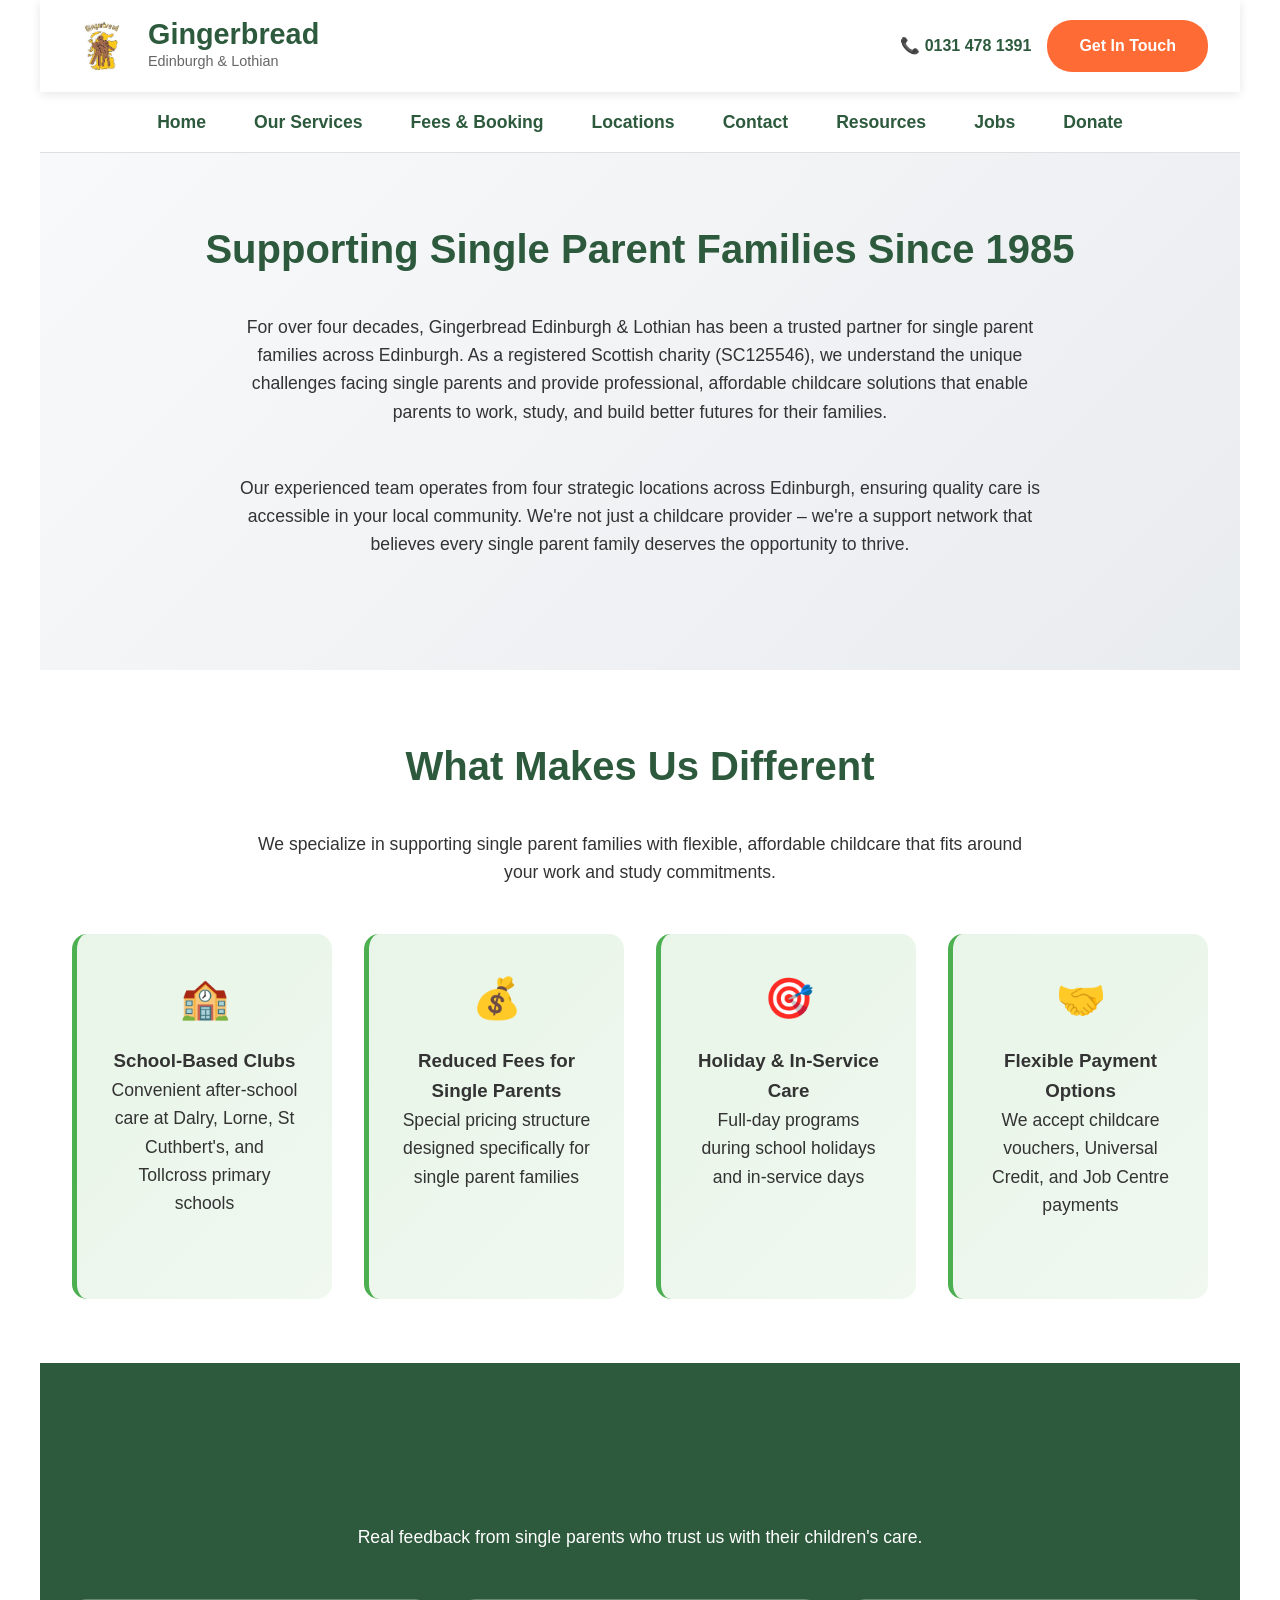
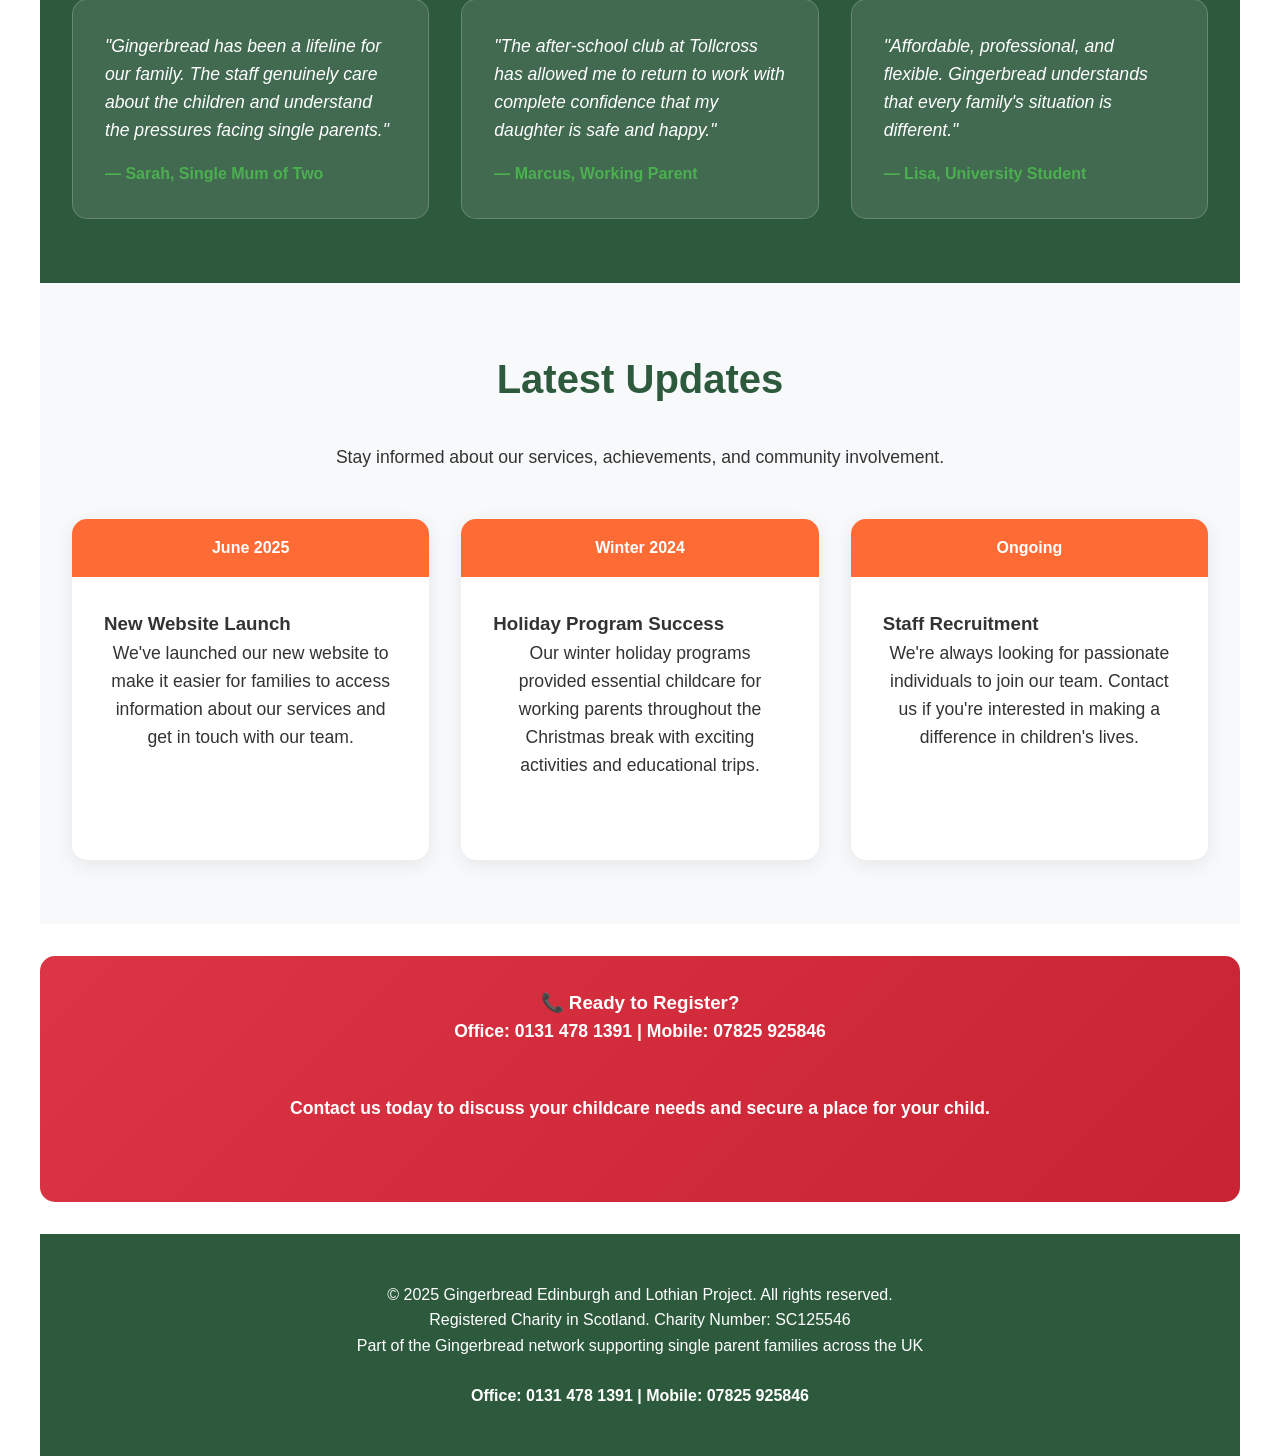
==== index.html @ cf938ebd "Update index.html" ====
<!DOCTYPE html>
<html lang="en">
<head>
    <meta charset="UTF-8">
    <meta name="viewport" content="width=device-width, initial-scale=1.0">
    <title>Gingerbread Edinburgh and Lothian Project</title>
    <link rel="icon" type="image/x-icon" href="./Gingerbread%20LOGO.jpg">
    <style>
        * {
            margin: 0;
            padding: 0;
            box-sizing: border-box;
        }

        body {
            font-family: 'Arial', 'Helvetica', sans-serif;
            line-height: 1.6;
            color: #333;
            background: #ffffff;
        }

        .container {
            max-width: 1200px;
            margin: 0 auto;
            background: #ffffff;
        }

        header {
            background: #ffffff;
            padding: 1rem 2rem;
            box-shadow: 0 2px 10px rgba(0,0,0,0.1);
            position: sticky;
            top: 0;
            z-index: 100;
        }

        .header-content {
            display: flex;
            justify-content: space-between;
            align-items: center;
            max-width: 1200px;
            margin: 0 auto;
        }

        .logo {
            display: flex;
            align-items: center;
            gap: 1rem;
        }

        .logo-image {
    width: 60px;
    height: 60px;
    background: url('./Gingerbread%20LOGO.jpg') no-repeat center;
    background-size: contain;
    border-radius: 8px;
    flex-shrink: 0;
        }

        .logo-text {
            display: flex;
            flex-direction: column;
        }

        .logo-text .gingerbread {
            color: #2d5a3d;
            font-size: 1.8rem;
            font-weight: bold;
            line-height: 1.1;
        }

        .logo-text .subtitle {
            color: #666;
            font-size: 0.9rem;
            font-weight: normal;
        }

        .contact-header {
            display: flex;
            gap: 1rem;
            align-items: center;
        }

        .phone-number {
            color: #2d5a3d;
            font-weight: bold;
            text-decoration: none;
        }

        .donate-btn {
            background: #ff6b35;
            color: white;
            padding: 0.8rem 2rem;
            border-radius: 25px;
            text-decoration: none;
            font-weight: bold;
            transition: all 0.3s ease;
        }

        .donate-btn:hover {
            background: #e55a2b;
            transform: translateY(-2px);
        }

        nav {
            background: #ffffff;
            padding: 1rem 0;
            border-bottom: 1px solid #e0e0e0;
        }

        nav ul {
            list-style: none;
            display: flex;
            justify-content: center;
            gap: 3rem;
            max-width: 1200px;
            margin: 0 auto;
            padding: 0 2rem;
        }

        nav a {
            color: #2d5a3d;
            text-decoration: none;
            font-weight: 600;
            font-size: 1.1rem;
            padding: 0.5rem 0;
            position: relative;
            cursor: pointer;
            transition: color 0.3s ease;
        }

        nav a:hover {
            color: #ff6b35;
        }

        nav a::after {
            content: '';
            position: absolute;
            bottom: -5px;
            left: 0;
            width: 0;
            height: 3px;
            background: #ff6b35;
            transition: width 0.3s ease;
        }

        nav a:hover::after {
            width: 100%;
        }

        .hero {
            background: linear-gradient(135deg, #2d5a3d 0%, #4a8c6a 100%);
            color: white;
            padding: 0;
            position: relative;
            overflow: hidden;
            min-height: 500px;
            display: flex;
            align-items: center;
        }

        .hero-content {
            display: grid;
            grid-template-columns: 1fr 1fr;
            gap: 4rem;
            max-width: 1200px;
            margin: 0 auto;
            padding: 4rem 2rem;
            align-items: center;
        }

        .hero-text h1 {
            font-size: 3.5rem;
            font-weight: bold;
            margin-bottom: 1.5rem;
            line-height: 1.2;
        }

        .hero-text p {
            font-size: 1.3rem;
            margin-bottom: 2rem;
            opacity: 0.9;
        }

        .hero-image {
            display: flex;
            justify-content: center;
            align-items: center;
        }

        .hero-image img {
            max-width: 100%;
            height: auto;
            border-radius: 15px;
            box-shadow: 0 10px 30px rgba(0,0,0,0.3);
        }

        .placeholder-image {
            width: 100%;
            height: 300px;
            background: linear-gradient(45deg, #ff6b35, #ffa500);
            border-radius: 15px;
            display: flex;
            align-items: center;
            justify-content: center;
            color: white;
            font-size: 1.2rem;
            text-align: center;
            box-shadow: 0 10px 30px rgba(0,0,0,0.3);
        }

        .cta-button {
            background: #4CAF50;
            color: white;
            padding: 1rem 2.5rem;
            border-radius: 25px;
            text-decoration: none;
            font-weight: bold;
            font-size: 1.1rem;
            display: inline-block;
            transition: all 0.3s ease;
            cursor: pointer;
            border: none;
        }

        .cta-button:hover {
            background: #45a049;
            transform: translateY(-3px);
            box-shadow: 0 5px 15px rgba(76, 175, 80, 0.4);
        }

        main {
            padding: 0;
        }

        .section {
            padding: 4rem 2rem;
            max-width: 1200px;
            margin: 0 auto;
        }

        .section:nth-child(even) {
            background: #f8f9fa;
        }

        .section h2 {
            color: #2d5a3d;
            margin-bottom: 2rem;
            font-size: 2.5rem;
            text-align: center;
            font-weight: bold;
        }

        .section p {
            font-size: 1.1rem;
            text-align: center;
            margin-bottom: 3rem;
            max-width: 800px;
            margin-left: auto;
            margin-right: auto;
        }

        .grid {
            display: grid;
            grid-template-columns: repeat(auto-fit, minmax(300px, 1fr));
            gap: 2.5rem;
            margin-top: 2rem;
        }

        .card {
            background: white;
            padding: 2.5rem;
            border-radius: 15px;
            box-shadow: 0 5px 20px rgba(0,0,0,0.08);
            transition: all 0.3s ease;
            text-align: center;
            border-top: 4px solid #4CAF50;
        }

        .card:hover {
            transform: translateY(-10px);
            box-shadow: 0 15px 35px rgba(0,0,0,0.15);
        }

        .card h3 {
            color: #2d5a3d;
            margin-bottom: 1.5rem;
            font-size: 1.5rem;
            font-weight: bold;
        }

        .card-icon {
            font-size: 3rem;
            margin-bottom: 1rem;
        }

        .location-card {
            text-align: left;
            border-top-color: #ff6b35;
        }

        .location-card h3 {
            color: #ff6b35;
            display: flex;
            align-items: center;
            gap: 0.5rem;
        }

        .times {
            background: #f0f8f0;
            padding: 1.5rem;
            border-radius: 10px;
            margin: 1.5rem 0;
            border-left: 4px solid #4CAF50;
        }

        .times h4 {
            color: #2d5a3d;
            margin-bottom: 0.5rem;
        }

        .fee-section {
            background: #f8f9fa;
        }

        .fee-table {
            background: white;
            border-radius: 15px;
            overflow: hidden;
            margin: 2rem 0;
            box-shadow: 0 5px 20px rgba(0,0,0,0.08);
        }

        .fee-table table {
            width: 100%;
            border-collapse: collapse;
        }

        .fee-table th {
            background: #2d5a3d;
            color: white;
            padding: 1.2rem;
            text-align: left;
            font-weight: bold;
        }

        .fee-table td {
            padding: 1.2rem;
            border-bottom: 1px solid #e0e0e0;
        }

        .fee-table tr:nth-child(even) {
            background: #f8f9fa;
        }

        .fee-table tr:hover {
            background: #f0f8f0;
        }

        .contact-info {
            background: #e8f5e8;
            padding: 2rem;
            border-radius: 15px;
            margin: 2rem 0;
            border-left: 5px solid #4CAF50;
        }

        .contact-info h3 {
            color: #2d5a3d;
            margin-bottom: 1rem;
        }

        .bank-details {
            background: #2d5a3d;
            color: white;
            padding: 2.5rem;
            border-radius: 15px;
            margin: 2rem 0;
            text-align: center;
        }

        .bank-details h3 {
            color: #4CAF50;
            margin-bottom: 1.5rem;
        }

        .important-notice {
            background: linear-gradient(135deg, #dc3545, #c82333);
            color: white;
            padding: 2rem;
            border-radius: 15px;
            margin: 2rem 0;
            text-align: center;
            font-weight: bold;
        }

        .resource-links {
            display: grid;
            grid-template-columns: repeat(auto-fit, minmax(250px, 1fr));
            gap: 1.5rem;
            margin-top: 2rem;
        }

        .resource-link {
            background: #2d5a3d;
            color: white;
            padding: 1.5rem;
            border-radius: 12px;
            text-decoration: none;
            transition: all 0.3s ease;
            text-align: center;
            font-weight: bold;
        }

        .resource-link:hover {
            background: #ff6b35;
            transform: translateY(-3px);
        }

        /* New Styles for Enhanced Homepage */
        .welcome-section {
            background: linear-gradient(135deg, #f8f9fa 0%, #e9ecef 100%);
            padding: 4rem 2rem;
            text-align: center;
        }

        .stats-grid {
            display: grid;
            grid-template-columns: repeat(auto-fit, minmax(200px, 1fr));
            gap: 2rem;
            margin: 3rem 0;
        }

        .stat-card {
            background: white;
            padding: 2rem;
            border-radius: 15px;
            box-shadow: 0 5px 20px rgba(0,0,0,0.08);
            border-top: 4px solid #ff6b35;
            text-align: center;
        }

        .stat-number {
            font-size: 3rem;
            font-weight: bold;
            color: #2d5a3d;
            display: block;
        }

        .stat-label {
            color: #666;
            font-size: 1.1rem;
            margin-top: 0.5rem;
        }

        .testimonials-section {
            background: #2d5a3d;
            color: white;
            padding: 4rem 2rem;
        }

        .testimonial-grid {
            display: grid;
            grid-template-columns: repeat(auto-fit, minmax(300px, 1fr));
            gap: 2rem;
            margin-top: 3rem;
        }

        .testimonial-card {
            background: rgba(255, 255, 255, 0.1);
            padding: 2rem;
            border-radius: 15px;
            backdrop-filter: blur(10px);
            border: 1px solid rgba(255, 255, 255, 0.2);
        }

        .testimonial-text {
            font-style: italic;
            margin-bottom: 1rem;
            font-size: 1.1rem;
        }

        .testimonial-author {
            font-weight: bold;
            color: #4CAF50;
        }

        .news-section {
            background: #f8f9fa;
            padding: 4rem 2rem;
        }

        .news-grid {
            display: grid;
            grid-template-columns: repeat(auto-fit, minmax(300px, 1fr));
            gap: 2rem;
            margin-top: 3rem;
        }

        .news-card {
            background: white;
            border-radius: 15px;
            overflow: hidden;
            box-shadow: 0 5px 20px rgba(0,0,0,0.08);
            transition: transform 0.3s ease;
        }

        .news-card:hover {
            transform: translateY(-5px);
        }

        .news-date {
            background: #ff6b35;
            color: white;
            padding: 1rem;
            font-weight: bold;
            text-align: center;
        }

        .news-content {
            padding: 2rem;
        }

        .services-preview {
            background: white;
            padding: 4rem 2rem;
        }

        .service-highlight {
            display: grid;
            grid-template-columns: repeat(auto-fit, minmax(250px, 1fr));
            gap: 2rem;
            margin-top: 3rem;
        }

        .highlight-card {
            background: linear-gradient(135deg, #e8f5e8, #f0f8f0);
            padding: 2rem;
            border-radius: 15px;
            border-left: 5px solid #4CAF50;
            text-align: center;
        }

        .highlight-icon {
            font-size: 2.5rem;
            margin-bottom: 1rem;
        }

        footer {
            background: #2d5a3d;
            color: white;
            text-align: center;
            padding: 3rem 2rem;
        }

        .footer-content {
            max-width: 1200px;
            margin: 0 auto;
        }

        .hidden {
            display: none;
        }

        /* Mobile Responsive */
        @media (max-width: 768px) {
            .header-content {
                flex-direction: column;
                gap: 1rem;
            }

            .hero-content {
                grid-template-columns: 1fr;
                text-align: center;
            }

            .hero-text h1 {
                font-size: 2.5rem;
            }

            nav ul {
                flex-direction: column;
                gap: 1rem;
                text-align: center;
            }

            .section {
                padding: 2rem 1rem;
            }

            .grid {
                grid-template-columns: 1fr;
            }

            .contact-header {
                flex-direction: column;
            }

            .stats-grid {
                grid-template-columns: repeat(auto-fit, minmax(150px, 1fr));
            }

            .stat-number {
                font-size: 2.5rem;
            }
        }

        /* Loading animation for smooth transitions */
        .section {
            opacity: 0;
            animation: fadeIn 0.6s ease-in-out forwards;
        }

        @keyframes fadeIn {
            from { opacity: 0; transform: translateY(20px); }
            to { opacity: 1; transform: translateY(0); }
        }
    </style>
</head>
<body>
    <div class="container">
        <header>
            <div class="header-content">
                <div class="logo">
                    <div class="logo-image"></div>
                    <div class="logo-text">
                        <span class="gingerbread">Gingerbread</span>
                        <span class="subtitle">Edinburgh & Lothian</span>
                    </div>
                </div>
                <div class="contact-header">
                    <a href="tel:01314781391" class="phone-number">📞 0131 478 1391</a>
                    <a href="#contact" onclick="showSection('contact')" class="donate-btn">Get In Touch</a>
                </div>
            </div>
        </header>

        <nav>
            <ul>
                <li><a onclick="showSection('home')">Home</a></li>
                <li><a onclick="showSection('services')">Our Services</a></li>
                <li><a onclick="showSection('fees')">Fees & Booking</a></li>
                <li><a onclick="showSection('locations')">Locations</a></li>
                <li><a onclick="showSection('contact')">Contact</a></li>
                <li><a onclick="showSection('resources')">Resources</a></li>
                <li><a onclick="showSection('jobs')">Jobs</a></li>
                <li><a onclick="showSection('donate')">Donate</a></li>
            </ul>
        </nav>

        <main>
            <div id="home" class="section" style="padding: 0;">
                <!-- Hero Section -->
                <div class="hero">
                    <div class="hero-content">
                        <div class="hero-text">
                            <h1>We are Gingerbread Edinburgh & Lothian</h1>
                            <p>Supporting single parent families across Edinburgh and Lothian with quality childcare, after-school clubs, and holiday programs since 1985.</p>
                            <button class="cta-button" onclick="showSection('contact')">Get In Touch</button>
                            <button class="cta-button" onclick="showSection('donate')" style="background: #ff6b35; margin-left: 1rem;">Donate Now</button>
                        </div>
                        <div class="hero-image">
                            <div class="placeholder-image">
                                👨‍👩‍👧‍👦<br>
                                Professional Childcare<br>
                                Since 1985
                            </div>
                        </div>
                    </div>
                </div>

                <!-- Welcome/About Section -->
                <div class="welcome-section">
                    <h2>Supporting Single Parent Families Since 1985</h2>
                    <p>For over four decades, Gingerbread Edinburgh & Lothian has been a trusted partner for single parent families across Edinburgh. As a registered Scottish charity (SC125546), we understand the unique challenges facing single parents and provide professional, affordable childcare solutions that enable parents to work, study, and build better futures for their families.</p>
                    
                    <p>Our experienced team operates from four strategic locations across Edinburgh, ensuring quality care is accessible in your local community. We're not just a childcare provider – we're a support network that believes every single parent family deserves the opportunity to thrive.</p>
                </div>

                <!-- Impact Stats Section -->
                <div class="section">
                    <h2>Our Impact</h2>
                    <div class="stats-grid">
                        <div class="stat-card">
                            <span class="stat-number">40+</span>
                            <span class="stat-label">Years Supporting Families</span>
                        </div>
                        <div class="stat-card">
                            <span class="stat-number">4</span>
                            <span class="stat-label">School Locations</span>
                        </div>
                        <div class="stat-card">
                            <span class="stat-number">1000+</span>
                            <span class="stat-label">Families Supported Annually</span>
                        </div>
                        <div class="stat-card">
                            <span class="stat-number">1985</span>
                            <span class="stat-label">Established</span>
                        </div>
                    </div>
                </div>

                <!-- Services Preview -->
                <div class="services-preview">
                    <h2>What Makes Us Different</h2>
                    <p>We specialize in supporting single parent families with flexible, affordable childcare that fits around your work and study commitments.</p>
                    
                    <div class="service-highlight">
                        <div class="highlight-card">
                            <div class="highlight-icon">🏫</div>
                            <h3>School-Based Clubs</h3>
                            <p>Convenient after-school care at Dalry, Lorne, St Cuthbert's, and Tollcross primary schools</p>
                        </div>
                        <div class="highlight-card">
                            <div class="highlight-icon">💰</div>
                            <h3>Reduced Fees for Single Parents</h3>
                            <p>Special pricing structure designed specifically for single parent families</p>
                        </div>
                        <div class="highlight-card">
                            <div class="highlight-icon">🎯</div>
                            <h3>Holiday & In-Service Care</h3>
                            <p>Full-day programs during school holidays and in-service days</p>
                        </div>
                        <div class="highlight-card">
                            <div class="highlight-icon">🤝</div>
                            <h3>Flexible Payment Options</h3>
                            <p>We accept childcare vouchers, Universal Credit, and Job Centre payments</p>
                        </div>
                    </div>
                </div>

                <!-- Testimonials Section -->
                <div class="testimonials-section">
                    <h2>What Parents Say</h2>
                    <p>Real feedback from single parents who trust us with their children's care.</p>
                    
                    <div class="testimonial-grid">
                        <div class="testimonial-card">
                            <div class="testimonial-text">"Gingerbread has been a lifeline for our family. The staff genuinely care about the children and understand the pressures facing single parents."</div>
                            <div class="testimonial-author">— Sarah, Single Mum of Two</div>
                        </div>
                        <div class="testimonial-card">
                            <div class="testimonial-text">"The after-school club at Tollcross has allowed me to return to work with complete confidence that my daughter is safe and happy."</div>
                            <div class="testimonial-author">— Marcus, Working Parent</div>
                        </div>
                        <div class="testimonial-card">
                            <div class="testimonial-text">"Affordable, professional, and flexible. Gingerbread understands that every family's situation is different."</div>
                            <div class="testimonial-author">— Lisa, University Student</div>
                        </div>
                    </div>
                </div>

                <!-- Latest News Section -->
                <div class="news-section">
                    <h2>Latest Updates</h2>
                    <p>Stay informed about our services, achievements, and community involvement.</p>
                    
                    <div class="news-grid">
                        <div class="news-card">
                            <div class="news-date">June 2025</div>
                            <div class="news-content">
                                <h3>New Website Launch</h3>
                                <p>We've launched our new website to make it easier for families to access information about our services and get in touch with our team.</p>
                            </div>
                        </div>
                        <div class="news-card">
                            <div class="news-date">Winter 2024</div>
                            <div class="news-content">
                                <h3>Holiday Program Success</h3>
                                <p>Our winter holiday programs provided essential childcare for working parents throughout the Christmas break with exciting activities and educational trips.</p>
                            </div>
                        </div>
                        <div class="news-card">
                            <div class="news-date">Ongoing</div>
                            <div class="news-content">
                                <h3>Staff Recruitment</h3>
                                <p>We're always looking for passionate individuals to join our team. Contact us if you're interested in making a difference in children's lives.</p>
                            </div>
                        </div>
                    </div>
                </div>

                <!-- Call to Action Section -->
                <div class="important-notice">
                    <h3>📞 Ready to Register?</h3>
                    <p>Office: 0131 478 1391 | Mobile: 07825 925846</p>
                    <p style="margin-top: 1rem;">Contact us today to discuss your childcare needs and secure a place for your child.</p>
                </div>
            </div>

            <div id="services" class="section hidden">
                <h2>Our Services</h2>
                <p>We provide comprehensive childcare services across Edinburgh to support working single parents.</p>

                <div class="grid">
                    <div class="card">
                        <h3>After School Clubs</h3>
                        <p><strong>What's Included:</strong></p>
                        <ul style="margin: 1rem 0; padding-left: 2rem; text-align: left;">
                            <li>Professional supervision and activities</li>
                            <li>Healthy snacks (fruit provided)</li>
                            <li>Educational games and activities</li>
                            <li>Safe, nurturing environment</li>
                        </ul>
                        <p><strong>What to Bring:</strong> Packed lunch and nut-free snack</p>
                    </div>
                    
                    <div class="card">
                        <h3>Holiday Clubs</h3>
                        <p><strong>Full Day Care:</strong> 8:30am - 5:25pm (Collection by 5:30pm)</p>
                        <p><strong>Activities Include:</strong></p>
                        <ul style="margin: 1rem 0; padding-left: 2rem; text-align: left;">
                            <li>Educational trips and outings</li>
                            <li>Arts and crafts</li>
                            <li>Sports and games</li>
                            <li>Structured learning activities</li>
                        </ul>
                        <p><strong>Advance Booking Required</strong></p>
                    </div>

                    <div class="card">
                        <h3>In-Service Day Cover</h3>
                        <p>We provide cover for Tollcross Primary School in-service days from 8:30am - 5:30pm.</p>
                        <p><strong>Contact our office for dates and booking.</strong></p>
                    </div>

                    <div class="card">
                        <h3>Additional Support</h3>
                        <p><strong>We Accept:</strong></p>
                        <ul style="margin: 1rem 0; padding-left: 2rem; text-align: left;">
                            <li>Childcare vouchers through employers</li>
                            <li>Universal Credit support</li>
                            <li>Job Centre payments</li>
                            <li>College/University funding streams</li>
                        </ul>
                    </div>
                </div>

                <div class="contact-info">
                    <h3>Important Notes</h3>
                    <p><strong>Public Holidays:</strong> We are closed on public holidays - please check with office or play leader for specific dates.</p>
                    <p><strong>Trip Costs:</strong> Parents may be asked to contribute to trip costs, payable in advance via internet banking.</p>
                </div>
            </div>

            <div id="fees" class="section fee-section hidden">
                <h2>Fees & Payment Structure</h2>
                
                <div class="important-notice">
                    <h3>⏰ PAYMENT DEADLINE</h3>
                    <p>ALL FEES MUST BE PAID BY 2PM ON MONDAY OF EACH WEEK</p>
                    <p>Late payments may incur £20 fee | Persistent late payment may result in place cancellation</p>
                </div>

                <div class="bank-details">
                    <h3>Bank Details for Payments</h3>
                    <p><strong>Bank:</strong> Bank of Scotland</p>
                    <p><strong>Account Name:</strong> Gingerbread</p>
                    <p><strong>Sort Code:</strong> 80-11-20</p>
                    <p><strong>Account Number:</strong> 00275813</p>
                    <p><strong>Reference:</strong> (Child's name + club they attend)</p>
                </div>

                <h3 style="text-align: center; margin: 3rem 0 2rem 0;">Single Parent Family Fees</h3>
                <div class="fee-table">
                    <table>
                        <thead>
                            <tr>
                                <th>Service</th>
                                <th>First Child</th>
                                <th>Additional Children</th>
                                <th>Notes</th>
                            </tr>
                        </thead>
                        <tbody>
                            <tr>
                                <td><strong>Admin Fee (Annual)</strong></td>
                                <td>£25</td>
                                <td>Per family</td>
                                <td>Due by 31st March</td>
                            </tr>
                            <tr>
                                <td><strong>After School - Weekly</strong></td>
                                <td>£41</td>
                                <td>£36</td>
                                <td>Monday-Friday</td>
                            </tr>
                            <tr>
                                <td><strong>After School - Daily</strong></td>
                                <td>£27</td>
                                <td>£25</td>
                                <td>Single day booking</td>
                            </tr>
                            <tr>
                                <td><strong>Hourly (Mon-Thu)</strong></td>
                                <td>£7</td>
                                <td>£7</td>
                                <td>1-2 hours max</td>
                            </tr>
                            <tr>
                                <td><strong>Friday Hourly</strong></td>
                                <td>£28 minimum</td>
                                <td>£28 minimum</td>
                                <td>4 hours min, £7/hour after</td>
                            </tr>
                            <tr>
                                <td><strong>Holiday Club - Weekly</strong></td>
                                <td>£68</td>
                                <td>£63</td>
                                <td>5 days</td>
                            </tr>
                            <tr>
                                <td><strong>Holiday Club - Daily</strong></td>
                                <td>£27</td>
                                <td>£25</td>
                                <td>Single day</td>
                            </tr>
                            <tr>
                                <td><strong>In-Service Day</strong></td>
                                <td>£15</td>
                                <td>£13</td>
                                <td>Tollcross Primary only</td>
                            </tr>
                        </tbody>
                    </table>
                </div>

                <h3 style="text-align: center; margin: 3rem 0 2rem 0;">Two Parent Family Fees</h3>
                <div class="fee-table">
                    <table>
                        <thead>
                            <tr>
                                <th>Service</th>
                                <th>First Child</th>
                                <th>Additional Children</th>
                                <th>Notes</th>
                            </tr>
                        </thead>
                        <tbody>
                            <tr>
                                <td><strong>After School - Weekly</strong></td>
                                <td>£52</td>
                                <td>£46</td>
                                <td>Monday-Friday</td>
                            </tr>
                            <tr>
                                <td><strong>After School - Daily</strong></td>
                                <td>£27</td>
                                <td>£25</td>
                                <td>Single day booking</td>
                            </tr>
                            <tr>
                                <td><strong>Holiday Club - Weekly</strong></td>
                                <td>£78</td>
                                <td>£73</td>
                                <td>5 days</td>
                            </tr>
                            <tr>
                                <td><strong>Holiday Club - Daily</strong></td>
                                <td>£27</td>
                                <td>£25</td>
                                <td>Single day</td>
                            </tr>
                        </tbody>
                    </table>
                </div>

                <div class="contact-info">
                    <h3>Important Payment Policies</h3>
                    <p><strong>Cancellation:</strong> Full week's notice required to cancel your child's place</p>
                    <p><strong>No Shows:</strong> You must pay for booked days even if not used</p>
                    <p><strong>Credits:</strong> Unused credits will be kept for future use - no cash reimbursements</p>
                    <p><strong>Late Collection Fee:</strong> £25 for continuous late collection</p>
                    <p><strong>Holiday Club Penalty:</strong> £40 per day if child attends without confirmed booking</p>
                </div>
            </div>

            <div id="locations" class="section hidden">
                <h2>Our Locations</h2>
                <p>We operate after-school clubs at four primary schools across Edinburgh, providing convenient childcare close to your child's school.</p>

                <div class="grid">
                    <div class="location-card card">
                        <h3>📍 Dalry Primary School</h3>
                        <p><strong>Location:</strong> Dining Hall</p>
                        <div class="times">
                            <h4>Club Times:</h4>
                            <p><strong>Monday - Thursday:</strong> 2:30pm - 5:45pm</p>
                            <p><strong>Friday:</strong> 12:00 noon - 5:45pm</p>
                            <p><em>Collection by 5:30pm</em></p>
                        </div>
                    </div>

                    <div class="location-card card">
                        <h3>📍 Lorne Primary School</h3>
                        <p><strong>Location:</strong> Dining Hall</p>
                        <div class="times">
                            <h4>Club Times:</h4>
                            <p><strong>Monday - Thursday:</strong> 2:30pm - 5:45pm</p>
                            <p><strong>Friday:</strong> 12:00 noon - 5:45pm</p>
                            <p><em>Collection by 5:30pm</em></p>
                        </div>
                    </div>

                    <div class="location-card card">
                        <h3>📍 St Cuthbert's Primary School</h3>
                        <p><strong>Location:</strong> The Hut (back of school)</p>
                        <div class="times">
                            <h4>Club Times:</h4>
                            <p><strong>Monday - Thursday:</strong> 2:30pm - 6:00pm</p>
                            <p><strong>Friday:</strong> 12:00 noon - 6:00pm</p>
                            <p><em>Collection by 5:45pm</em></p>
                        </div>
                    </div>

                    <div class="location-card card">
                        <h3>📍 Tollcross Primary School</h3>
                        <p><strong>Location:</strong> Dining Hall</p>
                        <div class="times">
                            <h4>Club Times:</h4>
                            <p><strong>Monday - Thursday:</strong> 2:30pm - 6:00pm</p>
                            <p><strong>Friday:</strong> 12:00 noon - 6:00pm</p>
                            <p><em>Collection by 5:45pm</em></p>
                        </div>
                        <div class="contact-info" style="margin-top: 1rem;">
                            <h4>🎪 Holiday Club Venue</h4>
                            <p><strong>Times:</strong> Monday to Friday, 8:30am - 5:25pm</p>
                            <p><strong>Collection:</strong> By 5:30pm</p>
                            <p><em>Separate booking form required</em></p>
                        </div>
                    </div>
                </div>
            </div>

            <div id="contact" class="section hidden">
                <h2>Contact Us</h2>
                <p>Get in touch with our team for bookings, information, or support.</p>

                <div class="grid">
                    <div class="card">
                        <h3>📞 Main Office</h3>
                        <p><strong>Landline:</strong> <a href="tel:01314781391">0131 478 1391</a></p>
                        <p><strong>Mobile:</strong> <a href="tel:07825925846">07825 925846</a></p>
                        <p><strong>Email:</strong> contact@gingerbreadcharity.org</p>
                        <p><strong>Address:</strong> 117-119 Fountainbridge, Edinburgh EH3 9QG</p>
                    </div>
                    <div class="card">
                        <h3>💳 Payment Enquiries</h3>
                        <p>For all payment-related questions, contact our office during business hours.</p>
                        <p><strong>Payment Reference:</strong> Child's name + club name</p>
                        <p><strong>Payment Method:</strong> Bank transfer only</p>
                    </div>
                </div>

                <div class="contact-info">
                    <h3>Office Hours</h3>
                    <p><strong>Office Hours:</strong> Monday-Friday: 10am-5pm | Closed weekends</p>
                    <p><strong>Emergency Contact:</strong> 07825 925846</p>
                </div>
            </div>

            <div id="resources" class="section hidden">
                <h2>Resources for Single Parents in Scotland</h2>
                <p>Find the best advice and support services available to single parents across Scotland.</p>

                <h3 style="text-align: center; margin: 2rem 0;">National Resources</h3>
                <div class="resource-links">
                    <a href="https://www.citizensadvice.org.uk/scotland/" target="_blank" class="resource-link">Citizens Advice Scotland</a>
                    <a href="https://www.moneyadvicescotland.org.uk/" target="_blank" class="resource-link">Money Advice Scotland</a>
                    <a href="https://scotland.shelter.org.uk/" target="_blank" class="resource-link">Shelter Scotland</a>
                    <a href="https://www.gov.scot/policies/families/" target="_blank" class="resource-link">Scottish Government - Single Parents</a>
                </div>

                <h3 style="text-align: center; margin: 2rem 0;">Benefits and Financial Support</h3>
                <div class="resource-links">
                    <a href="https://www.mygov.scot/benefits/" target="_blank" class="resource-link">mygov.scot - Benefits</a>
                    <a href="https://www.turn2us.org.uk/Benefit-guides/Benefit-Calculator" target="_blank" class="resource-link">Turn2us Benefits Calculator</a>
                    <a href="https://www.gov.uk/child-maintenance-service" target="_blank" class="resource-link">Child Maintenance Service</a>
                    <a href="https://www.gov.scot/policies/social-security/scottish-welfare-fund/" target="_blank" class="resource-link">Scottish Welfare Fund</a>
                </div>

                <h3 style="text-align: center; margin: 2rem 0;">Employment and Training</h3>
                <div class="resource-links">
                    <a href="https://www.skillsdevelopmentscotland.co.uk/" target="_blank" class="resource-link">Skills Development Scotland</a>
                    <a href="https://www.gov.uk/contact-jobcentre-plus" target="_blank" class="resource-link">Job Centre Plus</a>
                    <a href="https://www.gov.uk/tax-credits-calculator" target="_blank" class="resource-link">Working Tax Credit Calculator</a>
                    <a href="https://www.gov.scot/policies/families/childcare/" target="_blank" class="resource-link">Childcare Support Scotland</a>
                </div>

                <h3 style="text-align: center; margin: 2rem 0;">Housing and Legal</h3>
                <div class="resource-links">
                    <a href="https://www.edinburgh.gov.uk/housing" target="_blank" class="resource-link">Edinburgh Council Housing</a>
                    <a href="https://www.sfha.co.uk/" target="_blank" class="resource-link">Lothian Housing Associations</a>
                    <a href="https://www.slab.org.uk/" target="_blank" class="resource-link">Scottish Legal Aid</a>
                    <a href="https://www.familymediationscotland.org.uk/" target="_blank" class="resource-link">Family Mediation Scotland</a>
                </div>

                <h3 style="text-align: center; margin: 2rem 0;">Health and Wellbeing</h3>
                <div class="resource-links">
                    <a href="https://www.nhs.uk/mental-health/" target="_blank" class="resource-link">NHS Scotland - Mental Health</a>
                    <a href="https://www.home-start.org.uk/" target="_blank" class="resource-link">Home-Start Scotland</a>
                    <a href="https://www.children1st.org.uk/help-for-families/parentline-scotland/" target="_blank" class="resource-link">Parentline Scotland</a>
                    <a href="https://www.youngminds.org.uk/parent/" target="_blank" class="resource-link">Young Minds - Parent Support</a>
                </div>

                <div class="contact-info">
                    <h3>Can't Find What You Need?</h3>
                    <p>Our team can help you navigate these resources and find the right support for your situation.</p>
                    <p>Call us on 0131 478 1391 or mobile 07825 925846</p>
                </div>
            </div>

            <div id="jobs" class="section hidden">
                <h2>Work With Us</h2>
                <p>Join our dedicated team and help make a difference in the lives of single parent families across Edinburgh and Lothian.</p>

                <div class="grid">
                    <div class="card">
                        <h3>Current Opportunities</h3>
                        <p>We are always looking for passionate individuals to join our team:</p>
                        <ul style="margin: 1rem 0; padding-left: 2rem; text-align: left;">
                            <li>Play Leaders</li>
                            <li>After School Club Assistants</li>
                            <li>Holiday Club Coordinators</li>
                            <li>Administrative Support</li>
                        </ul>
                        <p><strong>Requirements:</strong> Experience working with children, relevant qualifications, and a passion for supporting families.</p>
                    </div>
                    
                    <div class="card">
                        <h3>Volunteer Opportunities</h3>
                        <p>Support our mission through volunteering:</p>
                        <ul style="margin: 1rem 0; padding-left: 2rem; text-align: left;">
                            <li>Activity support during clubs</li>
                            <li>Trip assistance</li>
                            <li>Administrative help</li>
                            <li>Special events support</li>
                        </ul>
                        <p>Perfect for students, retirees, or anyone wanting to give back to the community.</p>
                    </div>

                    <div class="card">
                        <h3>Benefits of Working With Us</h3>
                        <ul style="margin: 1rem 0; padding-left: 2rem; text-align: left;">
                            <li>Competitive rates</li>
                            <li>Flexible scheduling</li>
                            <li>Training provided</li>
                            <li>Supportive team environment</li>
                            <li>Making a real difference</li>
                        </ul>
                    </div>
                </div>

                <div class="contact-info">
                    <h3>How to Apply</h3>
                    <p>Interested in joining our team? Contact us to discuss current opportunities.</p>
                    <p><strong>Phone:</strong> 0131 478 1391</p>
                    <p><strong>Mobile:</strong> 07825 925846</p>
                    <p><strong>Email:</strong> contact@gingerbreadcharity.org</p>
                </div>

                <div style="text-align: center; margin-top: 3rem;">
                    <button class="cta-button" onclick="showSection('contact')">Apply Today</button>
                </div>
            </div>

            <div id="donate" class="section hidden">
                <h2>Support Our Mission</h2>
                <p>Your donations help us provide quality childcare, better equipment, educational games, and healthy snacks for single parent families across Edinburgh and Lothian.</p>

                <div class="important-notice">
                    <h3>Make a Donation Today</h3>
                    <p>Every donation, no matter the size, makes a real difference to the families we support.</p>
                </div>

                <div class="bank-details">
                    <h3>Donation Details</h3>
                    <p><strong>Bank:</strong> Bank of Scotland</p>
                    <p><strong>Account Name:</strong> Gingerbread</p>
                    <p><strong>Sort Code:</strong> 80-11-20</p>
                    <p><strong>Account Number:</strong> 00275813</p>
                    <p><strong>Reference:</strong> DONATION</p>
                </div>

                <div class="contact-info">
                    <h3>Your Impact</h3>
                    <p>Your donations directly support:</p>
                    <ul style="margin: 1rem 0; padding-left: 2rem; text-align: left;">
                        <li>Quality childcare for single parent families</li>
                        <li>Better equipment and learning resources</li>
                        <li>Educational games and activities</li>
                        <li>Healthy snacks for children</li>
                    </ul>
                </div>
            </div>
        </main>

        <footer>
            <div class="footer-content">
                <p>&copy; 2025 Gingerbread Edinburgh and Lothian Project. All rights reserved.</p>
                <p>Registered Charity in Scotland. Charity Number: SC125546</p>
                <p>Part of the Gingerbread network supporting single parent families across the UK</p>
                <p style="margin-top: 1.5rem; font-weight: bold;">Office: 0131 478 1391 | Mobile: 07825 925846</p>
            </div>
        </footer>
    </div>

    <script>
        function showSection(sectionId) {
            // Hide all sections
            const sections = document.querySelectorAll('.section, .hero');
            sections.forEach(section => {
                section.classList.add('hidden');
            });
            
            // Show the selected section
            const targetSection = document.getElementById(sectionId);
            if (targetSection) {
                targetSection.classList.remove('hidden');
                
                // Smooth scroll to top
                window.scrollTo({
                    top: 0,
                    behavior: 'smooth'
                });
                
                // Update URL hash
                window.location.hash = sectionId;
            }
        }

        // Show home section by default or section from URL hash
        document.addEventListener('DOMContentLoaded', function() {
            const hash = window.location.hash.substring(1);
            if (hash && document.getElementById(hash)) {
                showSection(hash);
            } else {
                showSection('home');
            }
        });

        // Add click handlers for phone numbers
        document.addEventListener('DOMContentLoaded', function() {
            // Make phone numbers clickable
            const phoneNumbers = document.querySelectorAll('a[href^="tel:"]');
            phoneNumbers.forEach(phone => {
                phone.style.color = '#2d5a3d';
                phone.style.textDecoration = 'none';
                phone.style.fontWeight = 'bold';
            });
        });
    </script>
</body>
</html>
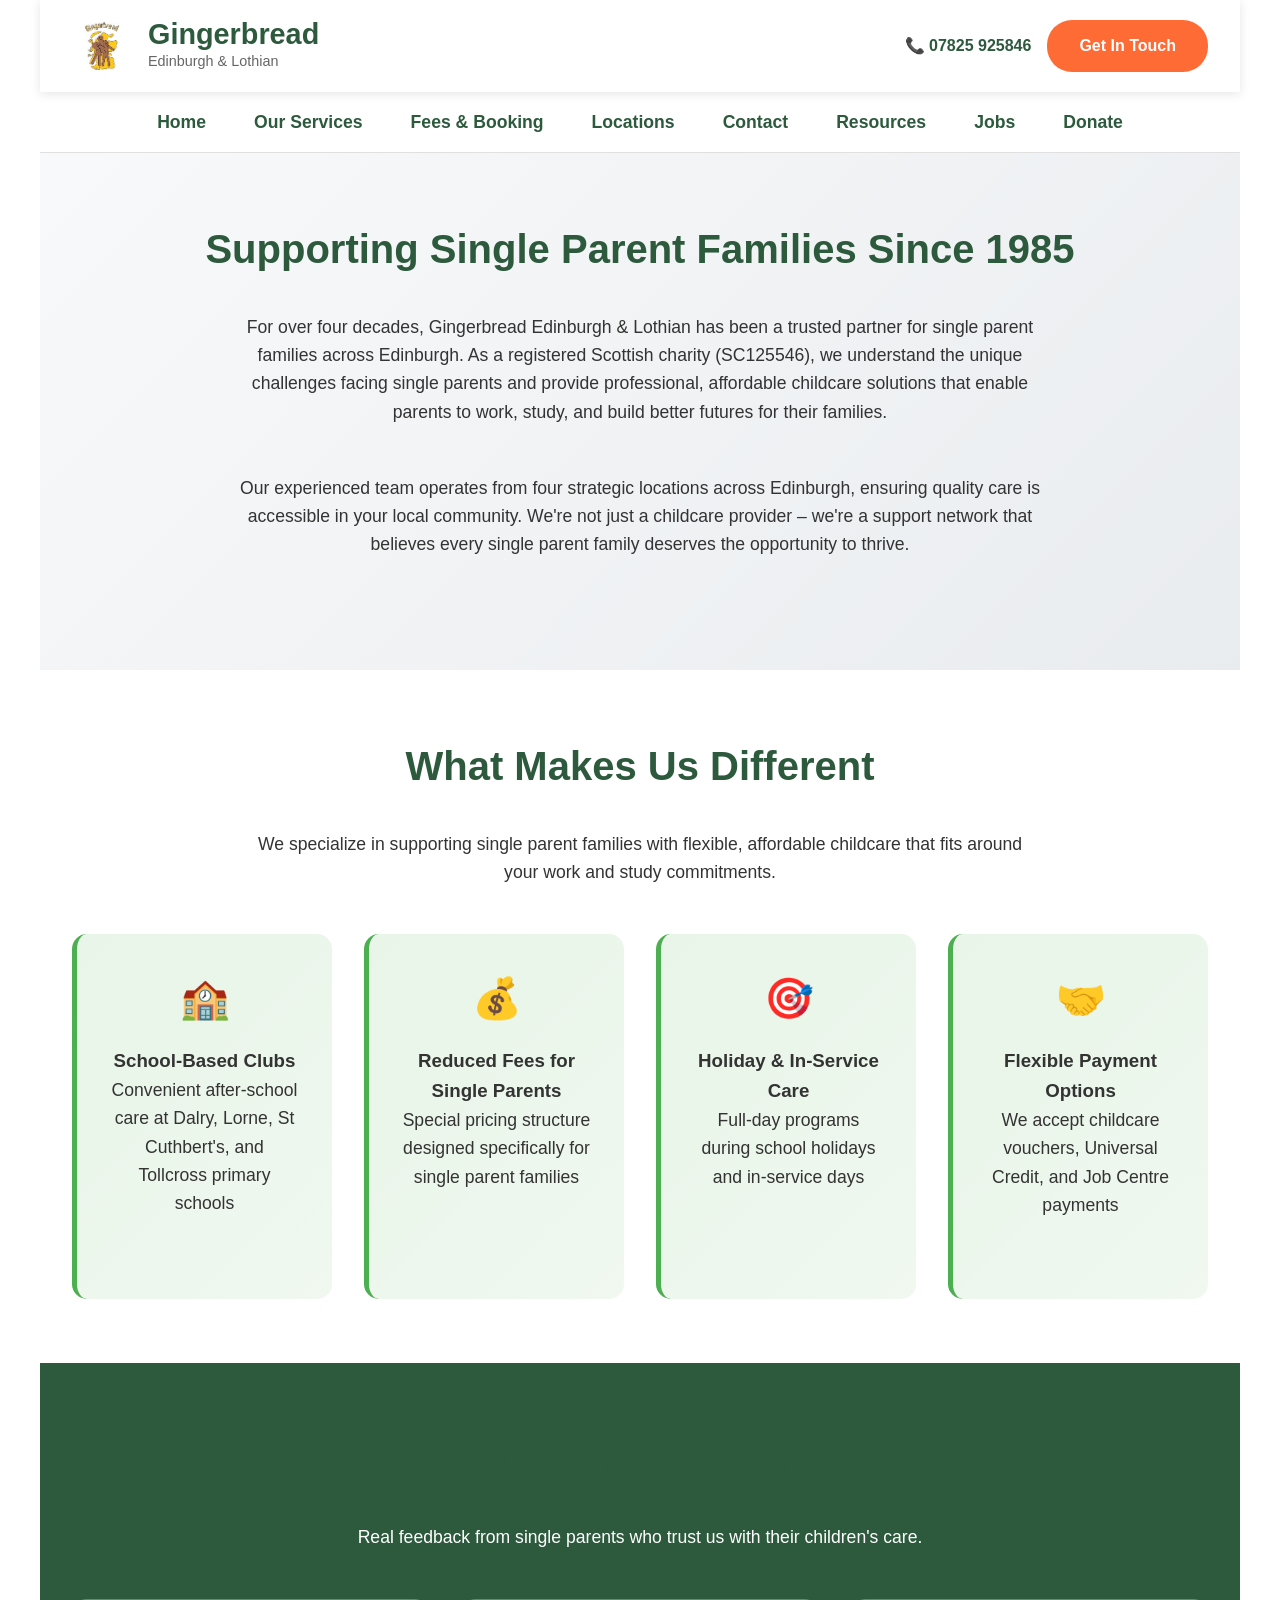
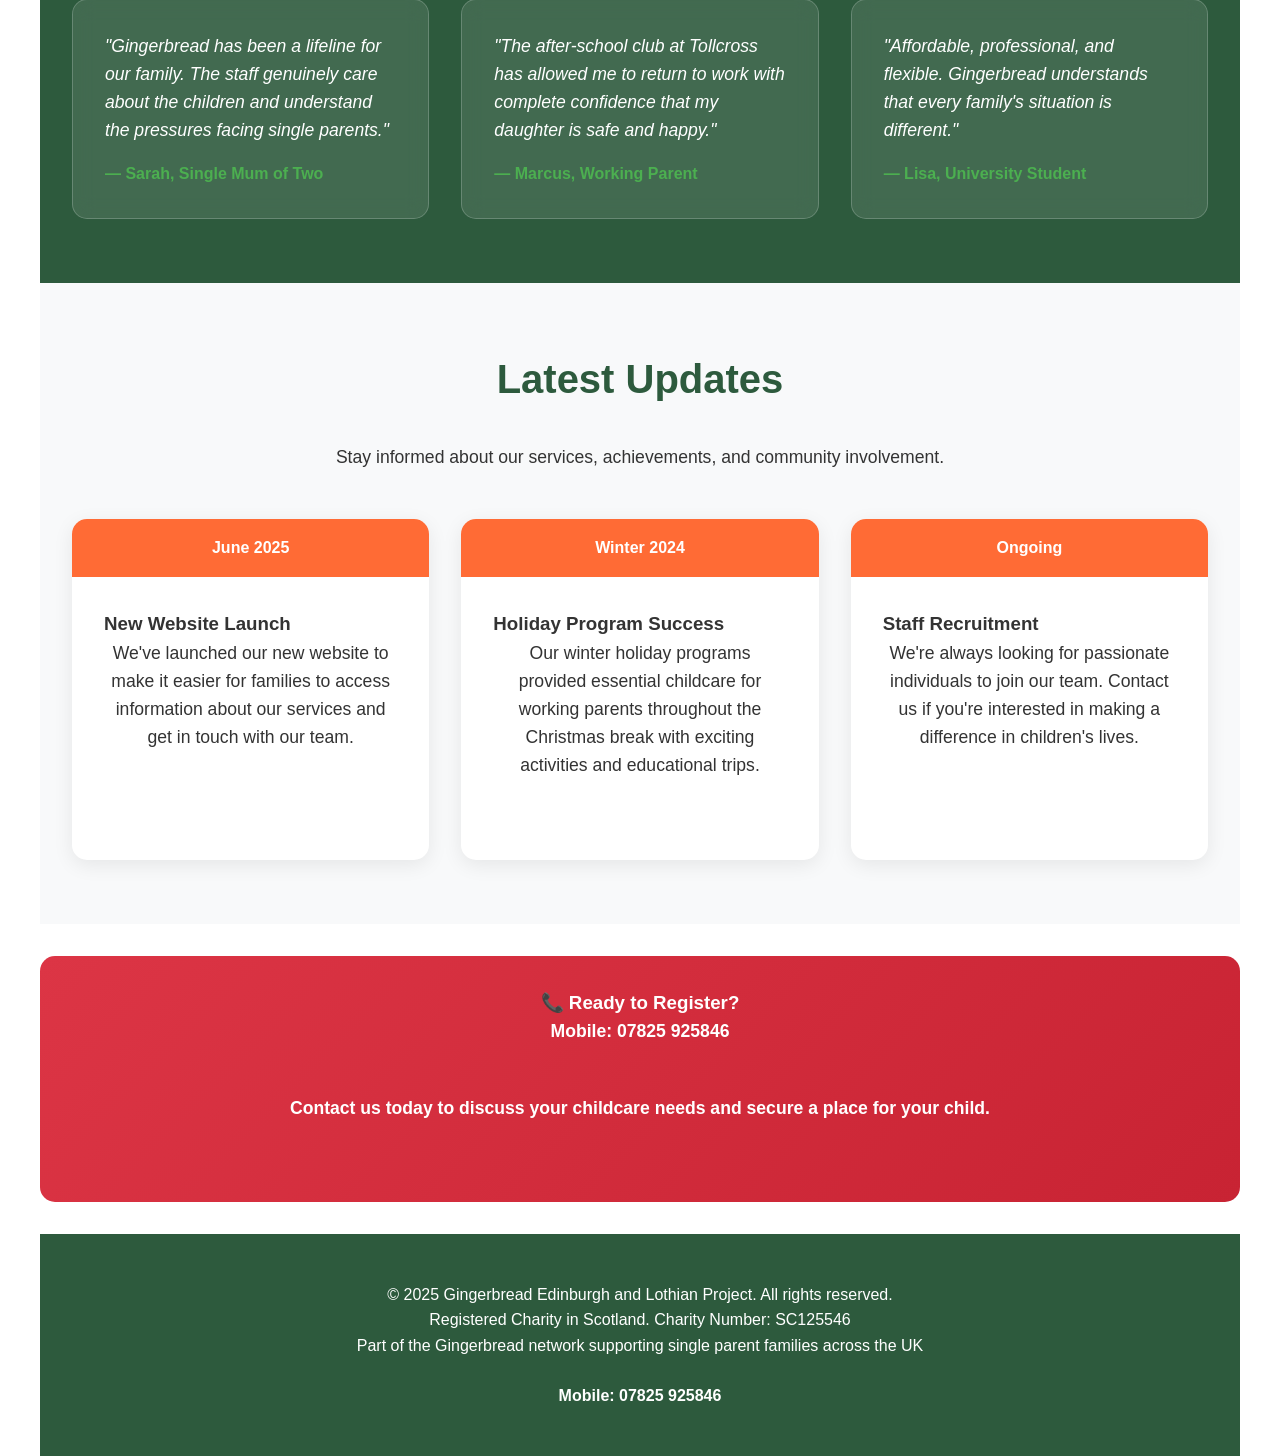
==== commit 29a751b3: "Update index.html Removal of Landline" ====
--- a/index.html
+++ b/index.html
@@ -629,7 +629,7 @@
                     </div>
                 </div>
                 <div class="contact-header">
-                    <a href="tel:01314781391" class="phone-number">📞 0131 478 1391</a>
+                    <a href="tel:01314781391" class="phone-number">📞  07825 925846</a>
                     <a href="#contact" onclick="showSection('contact')" class="donate-btn">Get In Touch</a>
                 </div>
             </div>
@@ -783,7 +783,7 @@
                 <!-- Call to Action Section -->
                 <div class="important-notice">
                     <h3>📞 Ready to Register?</h3>
-                    <p>Office: 0131 478 1391 | Mobile: 07825 925846</p>
+                    <p>Mobile: 07825 925846</p>
                     <p style="margin-top: 1rem;">Contact us today to discuss your childcare needs and secure a place for your child.</p>
                 </div>
             </div>
@@ -1039,7 +1039,6 @@
                 <div class="grid">
                     <div class="card">
                         <h3>📞 Main Office</h3>
-                        <p><strong>Landline:</strong> <a href="tel:01314781391">0131 478 1391</a></p>
                         <p><strong>Mobile:</strong> <a href="tel:07825925846">07825 925846</a></p>
                         <p><strong>Email:</strong> contact@gingerbreadcharity.org</p>
                         <p><strong>Address:</strong> 117-119 Fountainbridge, Edinburgh EH3 9QG</p>
@@ -1106,7 +1105,7 @@
                 <div class="contact-info">
                     <h3>Can't Find What You Need?</h3>
                     <p>Our team can help you navigate these resources and find the right support for your situation.</p>
-                    <p>Call us on 0131 478 1391 or mobile 07825 925846</p>
+                    <p>Call us on mobile 07825 925846</p>
                 </div>
             </div>
 
@@ -1154,7 +1153,6 @@
                 <div class="contact-info">
                     <h3>How to Apply</h3>
                     <p>Interested in joining our team? Contact us to discuss current opportunities.</p>
-                    <p><strong>Phone:</strong> 0131 478 1391</p>
                     <p><strong>Mobile:</strong> 07825 925846</p>
                     <p><strong>Email:</strong> contact@gingerbreadcharity.org</p>
                 </div>
@@ -1200,7 +1198,7 @@
                 <p>&copy; 2025 Gingerbread Edinburgh and Lothian Project. All rights reserved.</p>
                 <p>Registered Charity in Scotland. Charity Number: SC125546</p>
                 <p>Part of the Gingerbread network supporting single parent families across the UK</p>
-                <p style="margin-top: 1.5rem; font-weight: bold;">Office: 0131 478 1391 | Mobile: 07825 925846</p>
+                <p style="margin-top: 1.5rem; font-weight: bold;">Mobile: 07825 925846</p>
             </div>
         </footer>
     </div>
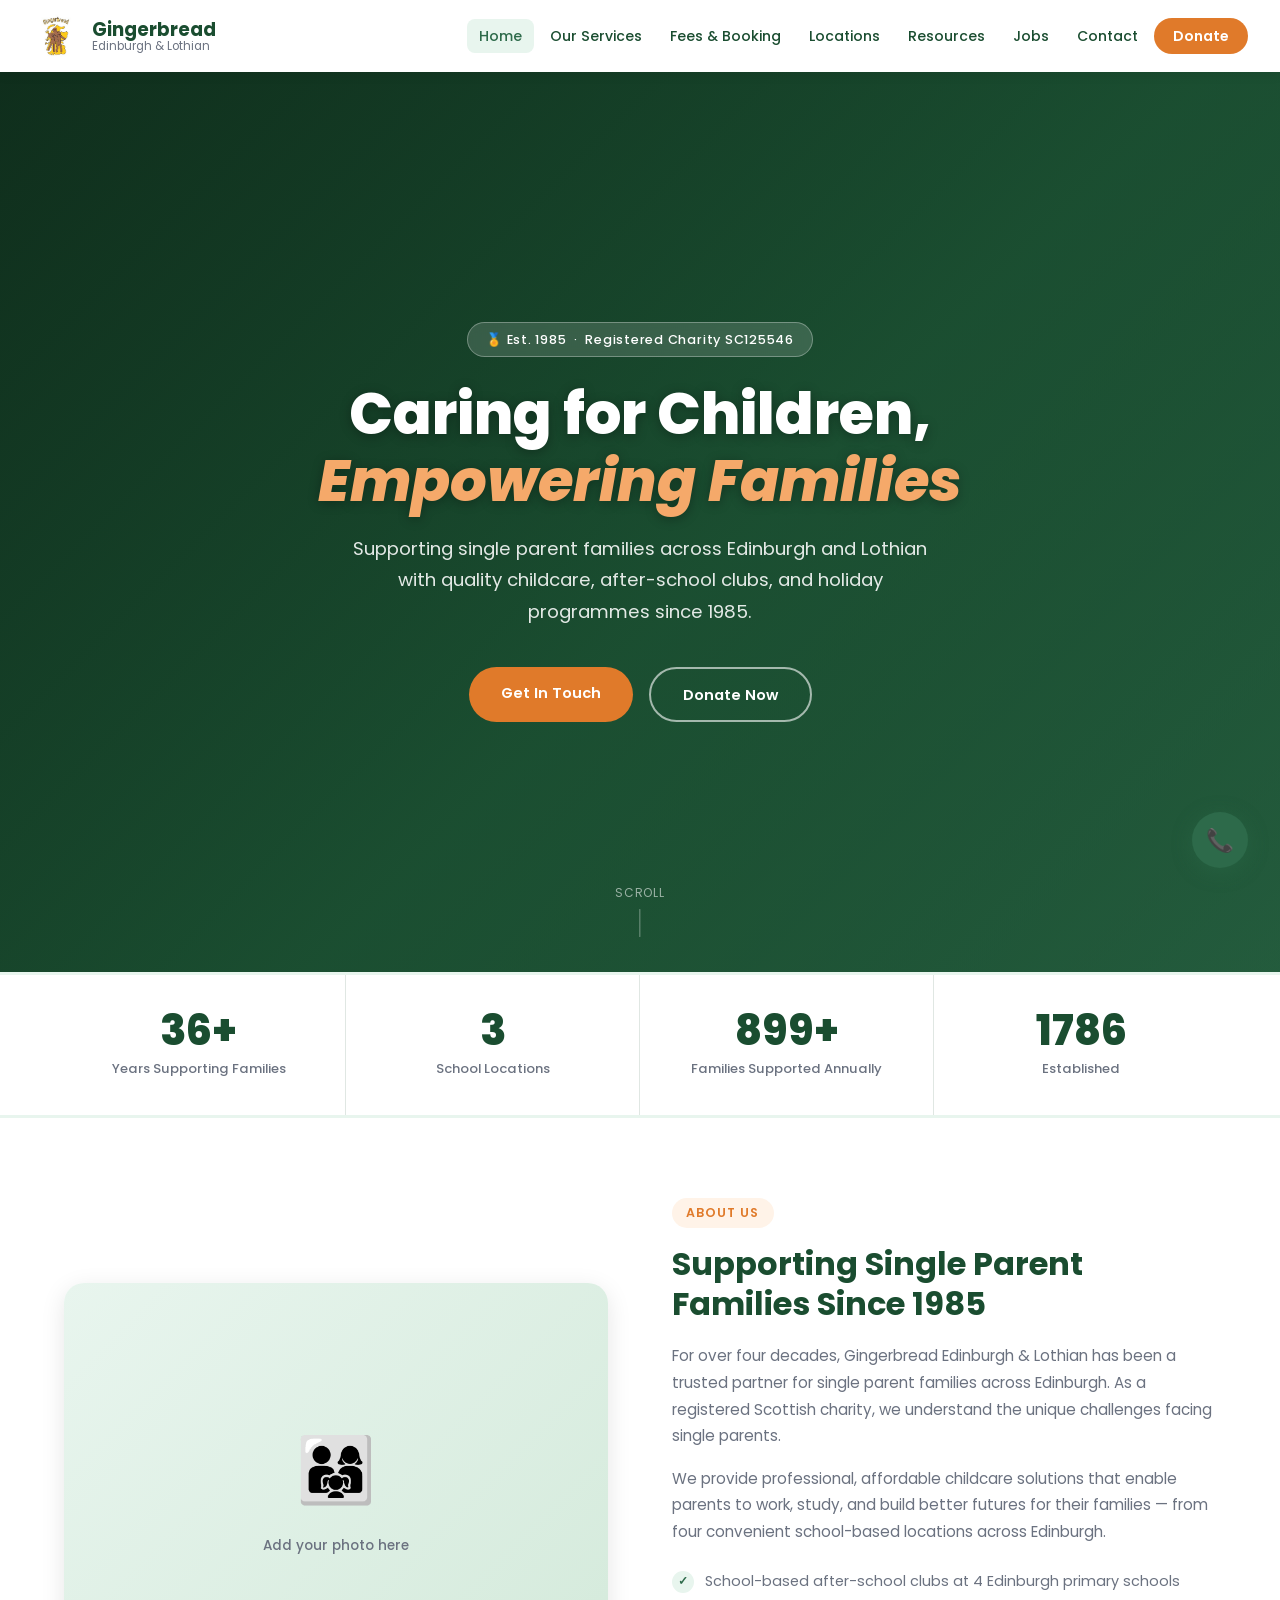
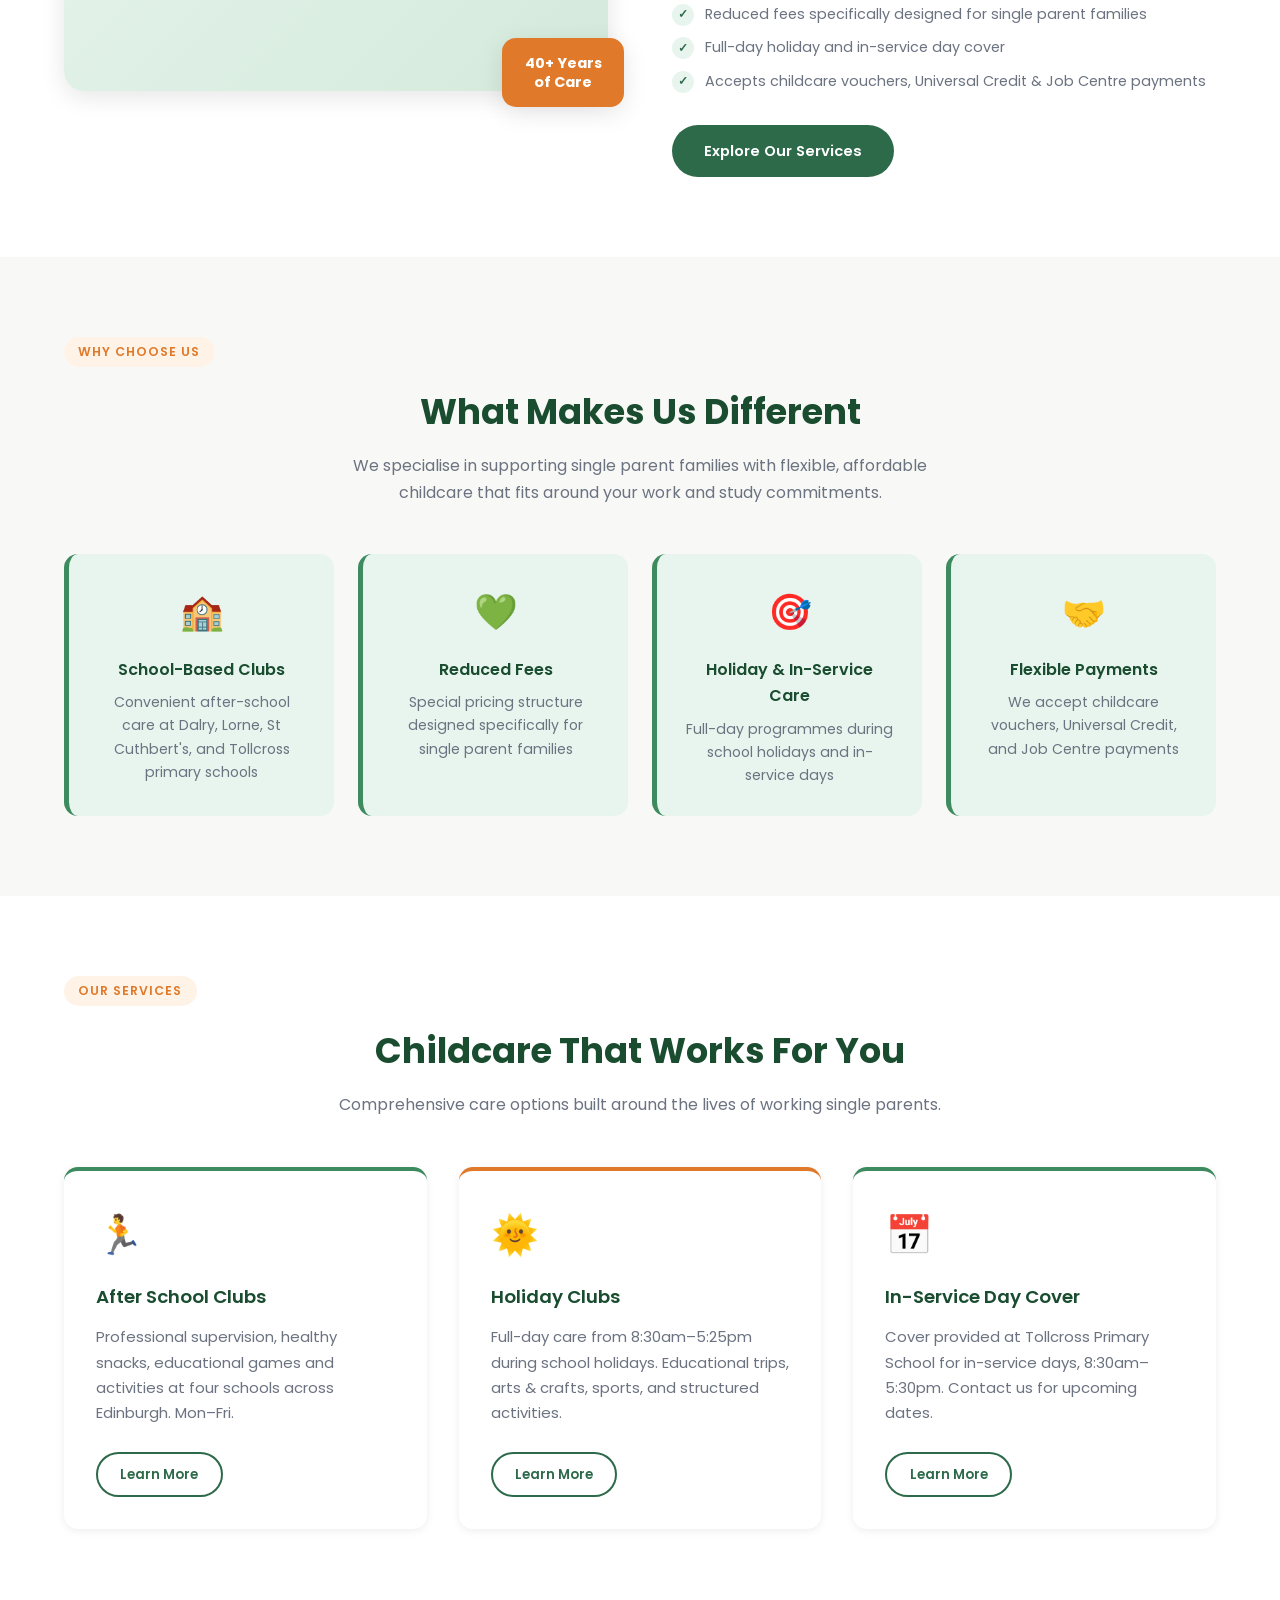
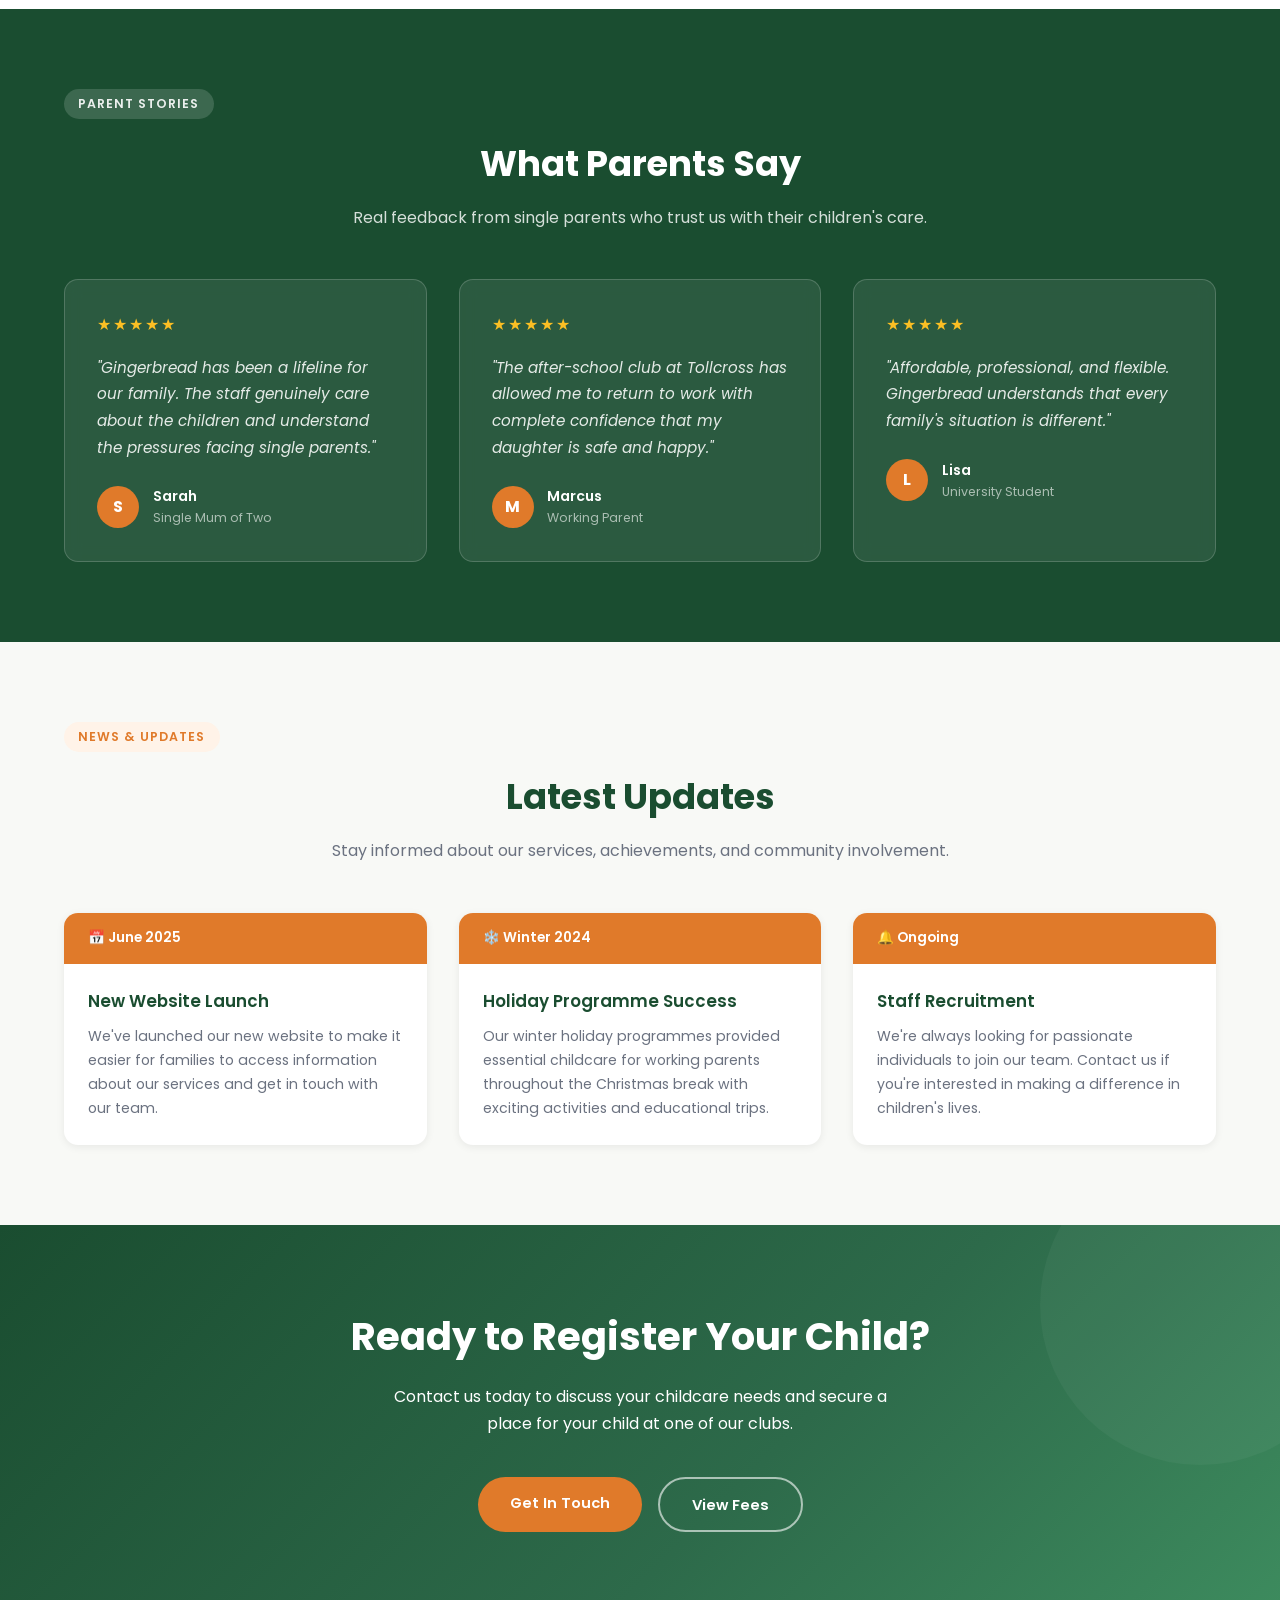
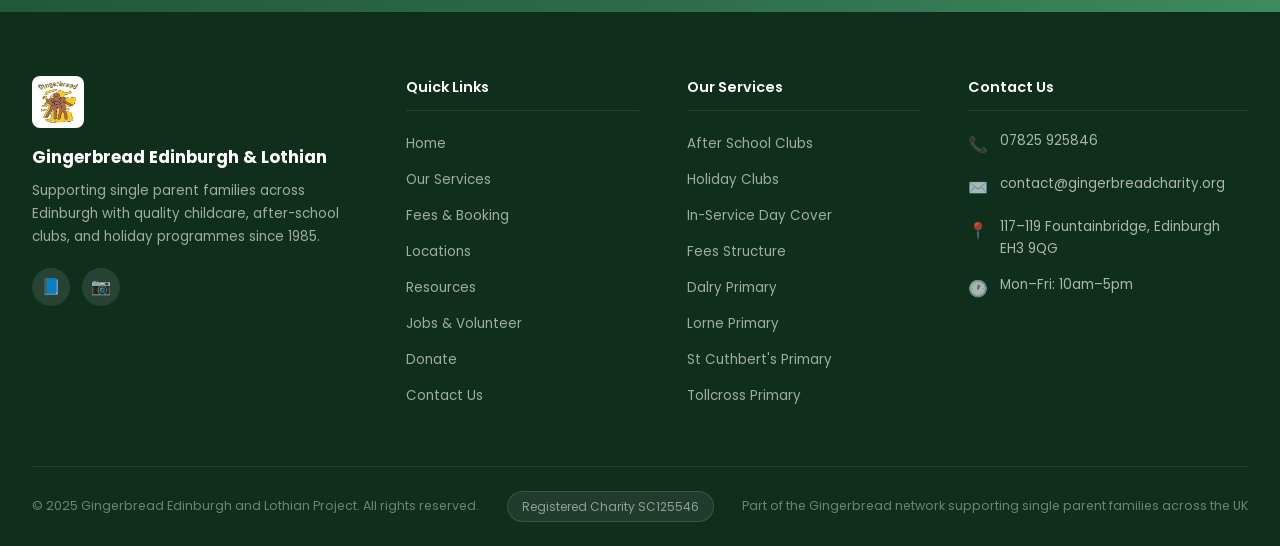
==== commit 463470e1: "Add files via upload" ====
--- a/index.html
+++ b/index.html
@@ -1,1252 +1,550 @@
 <!DOCTYPE html>
 <html lang="en">
 <head>
-    <meta charset="UTF-8">
-    <meta name="viewport" content="width=device-width, initial-scale=1.0">
-    <title>Gingerbread Edinburgh and Lothian Project</title>
-    <link rel="icon" type="image/x-icon" href="./Gingerbread%20LOGO.jpg">
-    <style>
-        * {
-            margin: 0;
-            padding: 0;
-            box-sizing: border-box;
-        }
-
-        body {
-            font-family: 'Arial', 'Helvetica', sans-serif;
-            line-height: 1.6;
-            color: #333;
-            background: #ffffff;
-        }
-
-        .container {
-            max-width: 1200px;
-            margin: 0 auto;
-            background: #ffffff;
-        }
-
-        header {
-            background: #ffffff;
-            padding: 1rem 2rem;
-            box-shadow: 0 2px 10px rgba(0,0,0,0.1);
-            position: sticky;
-            top: 0;
-            z-index: 100;
-        }
-
-        .header-content {
-            display: flex;
-            justify-content: space-between;
-            align-items: center;
-            max-width: 1200px;
-            margin: 0 auto;
-        }
-
-        .logo {
-            display: flex;
-            align-items: center;
-            gap: 1rem;
-        }
-
-        .logo-image {
-    width: 60px;
-    height: 60px;
-    background: url('./Gingerbread%20LOGO.jpg') no-repeat center;
-    background-size: contain;
-    border-radius: 8px;
-    flex-shrink: 0;
-        }
-
-        .logo-text {
-            display: flex;
-            flex-direction: column;
-        }
-
-        .logo-text .gingerbread {
-            color: #2d5a3d;
-            font-size: 1.8rem;
-            font-weight: bold;
-            line-height: 1.1;
-        }
-
-        .logo-text .subtitle {
-            color: #666;
-            font-size: 0.9rem;
-            font-weight: normal;
-        }
-
-        .contact-header {
-            display: flex;
-            gap: 1rem;
-            align-items: center;
-        }
-
-        .phone-number {
-            color: #2d5a3d;
-            font-weight: bold;
-            text-decoration: none;
-        }
-
-        .donate-btn {
-            background: #ff6b35;
-            color: white;
-            padding: 0.8rem 2rem;
-            border-radius: 25px;
-            text-decoration: none;
-            font-weight: bold;
-            transition: all 0.3s ease;
-        }
-
-        .donate-btn:hover {
-            background: #e55a2b;
-            transform: translateY(-2px);
-        }
-
-        nav {
-            background: #ffffff;
-            padding: 1rem 0;
-            border-bottom: 1px solid #e0e0e0;
-        }
-
-        nav ul {
-            list-style: none;
-            display: flex;
-            justify-content: center;
-            gap: 3rem;
-            max-width: 1200px;
-            margin: 0 auto;
-            padding: 0 2rem;
-        }
-
-        nav a {
-            color: #2d5a3d;
-            text-decoration: none;
-            font-weight: 600;
-            font-size: 1.1rem;
-            padding: 0.5rem 0;
-            position: relative;
-            cursor: pointer;
-            transition: color 0.3s ease;
-        }
-
-        nav a:hover {
-            color: #ff6b35;
-        }
-
-        nav a::after {
-            content: '';
-            position: absolute;
-            bottom: -5px;
-            left: 0;
-            width: 0;
-            height: 3px;
-            background: #ff6b35;
-            transition: width 0.3s ease;
-        }
-
-        nav a:hover::after {
-            width: 100%;
-        }
-
-        .hero {
-            background: linear-gradient(135deg, #2d5a3d 0%, #4a8c6a 100%);
-            color: white;
-            padding: 0;
-            position: relative;
-            overflow: hidden;
-            min-height: 500px;
-            display: flex;
-            align-items: center;
-        }
-
-        .hero-content {
-            display: grid;
-            grid-template-columns: 1fr 1fr;
-            gap: 4rem;
-            max-width: 1200px;
-            margin: 0 auto;
-            padding: 4rem 2rem;
-            align-items: center;
-        }
-
-        .hero-text h1 {
-            font-size: 3.5rem;
-            font-weight: bold;
-            margin-bottom: 1.5rem;
-            line-height: 1.2;
-        }
-
-        .hero-text p {
-            font-size: 1.3rem;
-            margin-bottom: 2rem;
-            opacity: 0.9;
-        }
-
-        .hero-image {
-            display: flex;
-            justify-content: center;
-            align-items: center;
-        }
-
-        .hero-image img {
-            max-width: 100%;
-            height: auto;
-            border-radius: 15px;
-            box-shadow: 0 10px 30px rgba(0,0,0,0.3);
-        }
-
-        .placeholder-image {
-            width: 100%;
-            height: 300px;
-            background: linear-gradient(45deg, #ff6b35, #ffa500);
-            border-radius: 15px;
-            display: flex;
-            align-items: center;
-            justify-content: center;
-            color: white;
-            font-size: 1.2rem;
-            text-align: center;
-            box-shadow: 0 10px 30px rgba(0,0,0,0.3);
-        }
-
-        .cta-button {
-            background: #4CAF50;
-            color: white;
-            padding: 1rem 2.5rem;
-            border-radius: 25px;
-            text-decoration: none;
-            font-weight: bold;
-            font-size: 1.1rem;
-            display: inline-block;
-            transition: all 0.3s ease;
-            cursor: pointer;
-            border: none;
-        }
-
-        .cta-button:hover {
-            background: #45a049;
-            transform: translateY(-3px);
-            box-shadow: 0 5px 15px rgba(76, 175, 80, 0.4);
-        }
-
-        main {
-            padding: 0;
-        }
-
-        .section {
-            padding: 4rem 2rem;
-            max-width: 1200px;
-            margin: 0 auto;
-        }
-
-        .section:nth-child(even) {
-            background: #f8f9fa;
-        }
-
-        .section h2 {
-            color: #2d5a3d;
-            margin-bottom: 2rem;
-            font-size: 2.5rem;
-            text-align: center;
-            font-weight: bold;
-        }
-
-        .section p {
-            font-size: 1.1rem;
-            text-align: center;
-            margin-bottom: 3rem;
-            max-width: 800px;
-            margin-left: auto;
-            margin-right: auto;
-        }
-
-        .grid {
-            display: grid;
-            grid-template-columns: repeat(auto-fit, minmax(300px, 1fr));
-            gap: 2.5rem;
-            margin-top: 2rem;
-        }
-
-        .card {
-            background: white;
-            padding: 2.5rem;
-            border-radius: 15px;
-            box-shadow: 0 5px 20px rgba(0,0,0,0.08);
-            transition: all 0.3s ease;
-            text-align: center;
-            border-top: 4px solid #4CAF50;
-        }
-
-        .card:hover {
-            transform: translateY(-10px);
-            box-shadow: 0 15px 35px rgba(0,0,0,0.15);
-        }
-
-        .card h3 {
-            color: #2d5a3d;
-            margin-bottom: 1.5rem;
-            font-size: 1.5rem;
-            font-weight: bold;
-        }
-
-        .card-icon {
-            font-size: 3rem;
-            margin-bottom: 1rem;
-        }
-
-        .location-card {
-            text-align: left;
-            border-top-color: #ff6b35;
-        }
-
-        .location-card h3 {
-            color: #ff6b35;
-            display: flex;
-            align-items: center;
-            gap: 0.5rem;
-        }
-
-        .times {
-            background: #f0f8f0;
-            padding: 1.5rem;
-            border-radius: 10px;
-            margin: 1.5rem 0;
-            border-left: 4px solid #4CAF50;
-        }
-
-        .times h4 {
-            color: #2d5a3d;
-            margin-bottom: 0.5rem;
-        }
-
-        .fee-section {
-            background: #f8f9fa;
-        }
-
-        .fee-table {
-            background: white;
-            border-radius: 15px;
-            overflow: hidden;
-            margin: 2rem 0;
-            box-shadow: 0 5px 20px rgba(0,0,0,0.08);
-        }
-
-        .fee-table table {
-            width: 100%;
-            border-collapse: collapse;
-        }
-
-        .fee-table th {
-            background: #2d5a3d;
-            color: white;
-            padding: 1.2rem;
-            text-align: left;
-            font-weight: bold;
-        }
-
-        .fee-table td {
-            padding: 1.2rem;
-            border-bottom: 1px solid #e0e0e0;
-        }
-
-        .fee-table tr:nth-child(even) {
-            background: #f8f9fa;
-        }
-
-        .fee-table tr:hover {
-            background: #f0f8f0;
-        }
-
-        .contact-info {
-            background: #e8f5e8;
-            padding: 2rem;
-            border-radius: 15px;
-            margin: 2rem 0;
-            border-left: 5px solid #4CAF50;
-        }
-
-        .contact-info h3 {
-            color: #2d5a3d;
-            margin-bottom: 1rem;
-        }
-
-        .bank-details {
-            background: #2d5a3d;
-            color: white;
-            padding: 2.5rem;
-            border-radius: 15px;
-            margin: 2rem 0;
-            text-align: center;
-        }
-
-        .bank-details h3 {
-            color: #4CAF50;
-            margin-bottom: 1.5rem;
-        }
-
-        .important-notice {
-            background: linear-gradient(135deg, #dc3545, #c82333);
-            color: white;
-            padding: 2rem;
-            border-radius: 15px;
-            margin: 2rem 0;
-            text-align: center;
-            font-weight: bold;
-        }
-
-        .resource-links {
-            display: grid;
-            grid-template-columns: repeat(auto-fit, minmax(250px, 1fr));
-            gap: 1.5rem;
-            margin-top: 2rem;
-        }
-
-        .resource-link {
-            background: #2d5a3d;
-            color: white;
-            padding: 1.5rem;
-            border-radius: 12px;
-            text-decoration: none;
-            transition: all 0.3s ease;
-            text-align: center;
-            font-weight: bold;
-        }
-
-        .resource-link:hover {
-            background: #ff6b35;
-            transform: translateY(-3px);
-        }
-
-        /* New Styles for Enhanced Homepage */
-        .welcome-section {
-            background: linear-gradient(135deg, #f8f9fa 0%, #e9ecef 100%);
-            padding: 4rem 2rem;
-            text-align: center;
-        }
-
-        .stats-grid {
-            display: grid;
-            grid-template-columns: repeat(auto-fit, minmax(200px, 1fr));
-            gap: 2rem;
-            margin: 3rem 0;
-        }
-
-        .stat-card {
-            background: white;
-            padding: 2rem;
-            border-radius: 15px;
-            box-shadow: 0 5px 20px rgba(0,0,0,0.08);
-            border-top: 4px solid #ff6b35;
-            text-align: center;
-        }
-
-        .stat-number {
-            font-size: 3rem;
-            font-weight: bold;
-            color: #2d5a3d;
-            display: block;
-        }
-
-        .stat-label {
-            color: #666;
-            font-size: 1.1rem;
-            margin-top: 0.5rem;
-        }
-
-        .testimonials-section {
-            background: #2d5a3d;
-            color: white;
-            padding: 4rem 2rem;
-        }
-
-        .testimonial-grid {
-            display: grid;
-            grid-template-columns: repeat(auto-fit, minmax(300px, 1fr));
-            gap: 2rem;
-            margin-top: 3rem;
-        }
-
-        .testimonial-card {
-            background: rgba(255, 255, 255, 0.1);
-            padding: 2rem;
-            border-radius: 15px;
-            backdrop-filter: blur(10px);
-            border: 1px solid rgba(255, 255, 255, 0.2);
-        }
-
-        .testimonial-text {
-            font-style: italic;
-            margin-bottom: 1rem;
-            font-size: 1.1rem;
-        }
-
-        .testimonial-author {
-            font-weight: bold;
-            color: #4CAF50;
-        }
-
-        .news-section {
-            background: #f8f9fa;
-            padding: 4rem 2rem;
-        }
-
-        .news-grid {
-            display: grid;
-            grid-template-columns: repeat(auto-fit, minmax(300px, 1fr));
-            gap: 2rem;
-            margin-top: 3rem;
-        }
-
-        .news-card {
-            background: white;
-            border-radius: 15px;
-            overflow: hidden;
-            box-shadow: 0 5px 20px rgba(0,0,0,0.08);
-            transition: transform 0.3s ease;
-        }
-
-        .news-card:hover {
-            transform: translateY(-5px);
-        }
-
-        .news-date {
-            background: #ff6b35;
-            color: white;
-            padding: 1rem;
-            font-weight: bold;
-            text-align: center;
-        }
-
-        .news-content {
-            padding: 2rem;
-        }
-
-        .services-preview {
-            background: white;
-            padding: 4rem 2rem;
-        }
-
-        .service-highlight {
-            display: grid;
-            grid-template-columns: repeat(auto-fit, minmax(250px, 1fr));
-            gap: 2rem;
-            margin-top: 3rem;
-        }
-
-        .highlight-card {
-            background: linear-gradient(135deg, #e8f5e8, #f0f8f0);
-            padding: 2rem;
-            border-radius: 15px;
-            border-left: 5px solid #4CAF50;
-            text-align: center;
-        }
-
-        .highlight-icon {
-            font-size: 2.5rem;
-            margin-bottom: 1rem;
-        }
-
-        footer {
-            background: #2d5a3d;
-            color: white;
-            text-align: center;
-            padding: 3rem 2rem;
-        }
-
-        .footer-content {
-            max-width: 1200px;
-            margin: 0 auto;
-        }
-
-        .hidden {
-            display: none;
-        }
-
-        /* Mobile Responsive */
-        @media (max-width: 768px) {
-            .header-content {
-                flex-direction: column;
-                gap: 1rem;
-            }
-
-            .hero-content {
-                grid-template-columns: 1fr;
-                text-align: center;
-            }
-
-            .hero-text h1 {
-                font-size: 2.5rem;
-            }
-
-            nav ul {
-                flex-direction: column;
-                gap: 1rem;
-                text-align: center;
-            }
-
-            .section {
-                padding: 2rem 1rem;
-            }
-
-            .grid {
-                grid-template-columns: 1fr;
-            }
-
-            .contact-header {
-                flex-direction: column;
-            }
-
-            .stats-grid {
-                grid-template-columns: repeat(auto-fit, minmax(150px, 1fr));
-            }
-
-            .stat-number {
-                font-size: 2.5rem;
-            }
-        }
-
-        /* Loading animation for smooth transitions */
-        .section {
-            opacity: 0;
-            animation: fadeIn 0.6s ease-in-out forwards;
-        }
-
-        @keyframes fadeIn {
-            from { opacity: 0; transform: translateY(20px); }
-            to { opacity: 1; transform: translateY(0); }
-        }
-    </style>
+  <meta charset="UTF-8" />
+  <meta name="viewport" content="width=device-width, initial-scale=1.0" />
+  <meta name="description" content="Gingerbread Edinburgh & Lothian — Supporting single parent families with quality childcare, after-school clubs, and holiday programmes since 1985. Registered Charity SC125546." />
+  <title>Gingerbread Edinburgh & Lothian | Supporting Single Parent Families</title>
+  <link rel="icon" type="image/jpeg" href="Gingerbread%20LOGO.jpg" />
+  <link rel="stylesheet" href="style.css" />
+  <style>
+    /* ---- HERO ---- */
+    .hero {
+      position: relative;
+      width: 100%;
+      height: 100vh;
+      min-height: 560px;
+      overflow: hidden;
+      display: flex;
+      align-items: center;
+      justify-content: center;
+    }
+
+    .hero-video {
+      position: absolute;
+      inset: 0;
+      width: 100%; height: 100%;
+      object-fit: cover;
+      z-index: 0;
+    }
+
+    .hero-overlay {
+      position: absolute;
+      inset: 0;
+      background: linear-gradient(
+        135deg,
+        rgba(15,46,28,0.80) 0%,
+        rgba(26,77,48,0.68) 55%,
+        rgba(26,77,48,0.50) 100%
+      );
+      z-index: 1;
+    }
+
+    /* Fallback gradient when video hasn't loaded */
+    .hero-fallback {
+      position: absolute;
+      inset: 0;
+      background: linear-gradient(135deg, #0f2e1c 0%, #1a4d30 50%, #2d6a4a 100%);
+      z-index: -1;
+    }
+
+    .hero-content {
+      position: relative;
+      z-index: 2;
+      text-align: center;
+      color: #fff;
+      padding: 2rem;
+      max-width: 820px;
+    }
+
+    .hero-badge {
+      display: inline-block;
+      background: rgba(255,255,255,0.15);
+      border: 1px solid rgba(255,255,255,0.3);
+      backdrop-filter: blur(6px);
+      color: #fff;
+      font-size: 0.8rem;
+      font-weight: 500;
+      letter-spacing: 0.06em;
+      padding: 0.4rem 1.1rem;
+      border-radius: 50px;
+      margin-bottom: 1.5rem;
+    }
+
+    .hero-content h1 {
+      font-size: clamp(2rem, 5.5vw, 3.6rem);
+      font-weight: 800;
+      line-height: 1.15;
+      margin-bottom: 1.2rem;
+      text-shadow: 0 2px 12px rgba(0,0,0,0.3);
+    }
+
+    .hero-content h1 em {
+      font-style: italic;
+      color: #f5a96a;
+    }
+
+    .hero-content p {
+      font-size: clamp(0.95rem, 2vw, 1.15rem);
+      opacity: 0.88;
+      max-width: 580px;
+      margin: 0 auto 2.5rem;
+      line-height: 1.7;
+    }
+
+    .hero-buttons {
+      display: flex;
+      gap: 1rem;
+      justify-content: center;
+      flex-wrap: wrap;
+    }
+
+    .hero-scroll {
+      position: absolute;
+      bottom: 2.2rem;
+      left: 50%;
+      transform: translateX(-50%);
+      z-index: 2;
+      display: flex;
+      flex-direction: column;
+      align-items: center;
+      gap: 0.4rem;
+      color: rgba(255,255,255,0.55);
+      font-size: 0.75rem;
+      letter-spacing: 0.06em;
+      text-transform: uppercase;
+      animation: bounce 2s infinite;
+    }
+
+    .hero-scroll::after {
+      content: '';
+      width: 1.5px;
+      height: 28px;
+      background: rgba(255,255,255,0.4);
+      border-radius: 2px;
+    }
+
+    @keyframes bounce {
+      0%, 100% { transform: translateX(-50%) translateY(0); }
+      50%       { transform: translateX(-50%) translateY(6px); }
+    }
+
+    /* ---- ABOUT SPLIT ---- */
+    .about-split {
+      display: grid;
+      grid-template-columns: 1fr 1fr;
+      gap: 4rem;
+      align-items: center;
+    }
+
+    .about-img-wrap {
+      position: relative;
+    }
+
+    .about-img-placeholder {
+      width: 100%;
+      aspect-ratio: 4/3;
+      background: linear-gradient(135deg, var(--green-pale) 0%, #d4eadb 100%);
+      border-radius: var(--radius-lg);
+      display: flex;
+      flex-direction: column;
+      align-items: center;
+      justify-content: center;
+      font-size: 4rem;
+      color: var(--green-mid);
+      box-shadow: var(--shadow-md);
+    }
+
+    .about-img-placeholder span {
+      font-size: 0.85rem;
+      margin-top: 0.75rem;
+      color: var(--text-muted);
+      font-weight: 500;
+    }
+
+    .about-badge {
+      position: absolute;
+      bottom: -16px;
+      right: -16px;
+      background: var(--orange);
+      color: #fff;
+      padding: 1rem 1.4rem;
+      border-radius: var(--radius);
+      text-align: center;
+      box-shadow: var(--shadow-md);
+      font-weight: 700;
+      font-size: 0.9rem;
+      line-height: 1.3;
+    }
+
+    .about-text h2 {
+      font-size: clamp(1.5rem, 2.8vw, 2rem);
+      font-weight: 700;
+      color: var(--green-dark);
+      margin-bottom: 1.2rem;
+      line-height: 1.25;
+    }
+
+    .about-text p {
+      font-size: 0.95rem;
+      color: var(--text-muted);
+      margin-bottom: 1rem;
+      line-height: 1.75;
+    }
+
+    .about-points {
+      margin: 1.5rem 0 2rem;
+      display: flex;
+      flex-direction: column;
+      gap: 0.6rem;
+    }
+
+    .about-point {
+      display: flex;
+      align-items: flex-start;
+      gap: 0.7rem;
+      font-size: 0.9rem;
+      color: var(--text-muted);
+    }
+
+    .about-point::before {
+      content: '✓';
+      flex-shrink: 0;
+      width: 22px; height: 22px;
+      background: var(--green-pale);
+      color: var(--green-mid);
+      border-radius: 50%;
+      display: flex;
+      align-items: center;
+      justify-content: center;
+      font-size: 0.72rem;
+      font-weight: 700;
+      margin-top: 1px;
+    }
+
+    @media (max-width: 768px) {
+      .about-split { grid-template-columns: 1fr; gap: 2.5rem; }
+      .about-badge { bottom: -12px; right: -4px; }
+    }
+  </style>
 </head>
 <body>
+
+  <!-- NAVBAR -->
+  <nav class="navbar">
+    <div class="navbar-inner">
+      <a href="index.html" class="nav-logo">
+        <img src="Gingerbread%20LOGO.jpg" alt="Gingerbread Logo" />
+        <div class="nav-logo-text">
+          <span class="brand">Gingerbread</span>
+          <span class="tagline">Edinburgh & Lothian</span>
+        </div>
+      </a>
+      <ul class="nav-links">
+        <li><a href="index.html">Home</a></li>
+        <li><a href="services.html">Our Services</a></li>
+        <li><a href="fees.html">Fees & Booking</a></li>
+        <li><a href="locations.html">Locations</a></li>
+        <li><a href="resources.html">Resources</a></li>
+        <li><a href="jobs.html">Jobs</a></li>
+        <li><a href="contact.html">Contact</a></li>
+        <li><a href="donate.html" class="nav-donate">Donate</a></li>
+      </ul>
+      <button class="nav-toggle" aria-label="Toggle menu">
+        <span></span><span></span><span></span>
+      </button>
+    </div>
+  </nav>
+
+  <!-- HERO -->
+  <section class="hero">
+    <div class="hero-fallback"></div>
+    <video class="hero-video" autoplay muted loop playsinline poster="">
+      <source src="images/hero-video.mp4" type="video/mp4" />
+    </video>
+    <div class="hero-overlay"></div>
+    <div class="hero-content">
+      <div class="hero-badge">🏅 Est. 1985 &nbsp;·&nbsp; Registered Charity SC125546</div>
+      <h1>Caring for Children,<br><em>Empowering Families</em></h1>
+      <p>Supporting single parent families across Edinburgh and Lothian with quality childcare, after-school clubs, and holiday programmes since 1985.</p>
+      <div class="hero-buttons">
+        <a href="contact.html" class="btn btn-orange">Get In Touch</a>
+        <a href="donate.html" class="btn btn-outline-white">Donate Now</a>
+      </div>
+    </div>
+    <div class="hero-scroll">Scroll</div>
+  </section>
+
+  <!-- STATS BAR -->
+  <div class="stats-bar reveal">
     <div class="container">
-        <header>
-            <div class="header-content">
-                <div class="logo">
-                    <div class="logo-image"></div>
-                    <div class="logo-text">
-                        <span class="gingerbread">Gingerbread</span>
-                        <span class="subtitle">Edinburgh & Lothian</span>
-                    </div>
-                </div>
-                <div class="contact-header">
-                    <a href="tel:01314781391" class="phone-number">📞  07825 925846</a>
-                    <a href="#contact" onclick="showSection('contact')" class="donate-btn">Get In Touch</a>
-                </div>
+      <div class="stat-item">
+        <span class="stat-number"><span data-target="40" data-suffix="+">40+</span></span>
+        <span class="stat-label">Years Supporting Families</span>
+      </div>
+      <div class="stat-item">
+        <span class="stat-number"><span data-target="4">4</span></span>
+        <span class="stat-label">School Locations</span>
+      </div>
+      <div class="stat-item">
+        <span class="stat-number"><span data-target="1000" data-suffix="+">1000+</span></span>
+        <span class="stat-label">Families Supported Annually</span>
+      </div>
+      <div class="stat-item">
+        <span class="stat-number"><span data-target="1985">1985</span></span>
+        <span class="stat-label">Established</span>
+      </div>
+    </div>
+  </div>
+
+  <!-- ABOUT SECTION -->
+  <section class="section section-white">
+    <div class="container">
+      <div class="about-split">
+        <div class="about-img-wrap reveal">
+          <div class="about-img-placeholder">
+            👨‍👩‍👧
+            <span>Add your photo here</span>
+          </div>
+          <div class="about-badge">40+ Years<br>of Care</div>
+        </div>
+        <div class="about-text reveal reveal-delay-2">
+          <div class="label-tag">About Us</div>
+          <h2>Supporting Single Parent Families Since 1985</h2>
+          <p>For over four decades, Gingerbread Edinburgh & Lothian has been a trusted partner for single parent families across Edinburgh. As a registered Scottish charity, we understand the unique challenges facing single parents.</p>
+          <p>We provide professional, affordable childcare solutions that enable parents to work, study, and build better futures for their families — from four convenient school-based locations across Edinburgh.</p>
+          <div class="about-points">
+            <div class="about-point">School-based after-school clubs at 4 Edinburgh primary schools</div>
+            <div class="about-point">Reduced fees specifically designed for single parent families</div>
+            <div class="about-point">Full-day holiday and in-service day cover</div>
+            <div class="about-point">Accepts childcare vouchers, Universal Credit & Job Centre payments</div>
+          </div>
+          <a href="services.html" class="btn btn-green">Explore Our Services</a>
+        </div>
+      </div>
+    </div>
+  </section>
+
+  <!-- WHAT MAKES US DIFFERENT -->
+  <section class="section section-alt">
+    <div class="container">
+      <div class="label-tag reveal">Why Choose Us</div>
+      <h2 class="section-title reveal">What Makes Us Different</h2>
+      <p class="section-subtitle reveal">We specialise in supporting single parent families with flexible, affordable childcare that fits around your work and study commitments.</p>
+      <div class="grid-4">
+        <div class="highlight-card reveal reveal-delay-1">
+          <div class="card-icon">🏫</div>
+          <h3>School-Based Clubs</h3>
+          <p>Convenient after-school care at Dalry, Lorne, St Cuthbert's, and Tollcross primary schools</p>
+        </div>
+        <div class="highlight-card reveal reveal-delay-2">
+          <div class="card-icon">💚</div>
+          <h3>Reduced Fees</h3>
+          <p>Special pricing structure designed specifically for single parent families</p>
+        </div>
+        <div class="highlight-card reveal reveal-delay-3">
+          <div class="card-icon">🎯</div>
+          <h3>Holiday & In-Service Care</h3>
+          <p>Full-day programmes during school holidays and in-service days</p>
+        </div>
+        <div class="highlight-card reveal reveal-delay-4">
+          <div class="card-icon">🤝</div>
+          <h3>Flexible Payments</h3>
+          <p>We accept childcare vouchers, Universal Credit, and Job Centre payments</p>
+        </div>
+      </div>
+    </div>
+  </section>
+
+  <!-- SERVICES PREVIEW -->
+  <section class="section section-white">
+    <div class="container">
+      <div class="label-tag reveal">Our Services</div>
+      <h2 class="section-title reveal">Childcare That Works For You</h2>
+      <p class="section-subtitle reveal">Comprehensive care options built around the lives of working single parents.</p>
+      <div class="grid-3">
+        <div class="card card-accent-green reveal reveal-delay-1">
+          <div class="card-icon">🏃</div>
+          <h3>After School Clubs</h3>
+          <p>Professional supervision, healthy snacks, educational games and activities at four schools across Edinburgh. Mon–Fri.</p>
+          <br />
+          <a href="services.html" class="btn btn-outline-green" style="font-size:0.82rem; padding:0.6rem 1.4rem;">Learn More</a>
+        </div>
+        <div class="card card-accent-orange reveal reveal-delay-2">
+          <div class="card-icon">🌞</div>
+          <h3>Holiday Clubs</h3>
+          <p>Full-day care from 8:30am–5:25pm during school holidays. Educational trips, arts & crafts, sports, and structured activities.</p>
+          <br />
+          <a href="services.html" class="btn btn-outline-green" style="font-size:0.82rem; padding:0.6rem 1.4rem;">Learn More</a>
+        </div>
+        <div class="card card-accent-green reveal reveal-delay-3">
+          <div class="card-icon">📅</div>
+          <h3>In-Service Day Cover</h3>
+          <p>Cover provided at Tollcross Primary School for in-service days, 8:30am–5:30pm. Contact us for upcoming dates.</p>
+          <br />
+          <a href="services.html" class="btn btn-outline-green" style="font-size:0.82rem; padding:0.6rem 1.4rem;">Learn More</a>
+        </div>
+      </div>
+    </div>
+  </section>
+
+  <!-- TESTIMONIALS -->
+  <section class="section section-dark">
+    <div class="container">
+      <div class="label-tag reveal">Parent Stories</div>
+      <h2 class="section-title reveal">What Parents Say</h2>
+      <p class="section-subtitle reveal">Real feedback from single parents who trust us with their children's care.</p>
+      <div class="grid-3">
+        <div class="testimonial-card reveal reveal-delay-1">
+          <div class="testimonial-stars">★★★★★</div>
+          <p class="testimonial-text">"Gingerbread has been a lifeline for our family. The staff genuinely care about the children and understand the pressures facing single parents."</p>
+          <div class="testimonial-author">
+            <div class="author-avatar">S</div>
+            <div>
+              <div class="author-name">Sarah</div>
+              <div class="author-desc">Single Mum of Two</div>
             </div>
-        </header>
-
-        <nav>
-            <ul>
-                <li><a onclick="showSection('home')">Home</a></li>
-                <li><a onclick="showSection('services')">Our Services</a></li>
-                <li><a onclick="showSection('fees')">Fees & Booking</a></li>
-                <li><a onclick="showSection('locations')">Locations</a></li>
-                <li><a onclick="showSection('contact')">Contact</a></li>
-                <li><a onclick="showSection('resources')">Resources</a></li>
-                <li><a onclick="showSection('jobs')">Jobs</a></li>
-                <li><a onclick="showSection('donate')">Donate</a></li>
-            </ul>
-        </nav>
-
-        <main>
-            <div id="home" class="section" style="padding: 0;">
-                <!-- Hero Section -->
-                <div class="hero">
-                    <div class="hero-content">
-                        <div class="hero-text">
-                            <h1>We are Gingerbread Edinburgh & Lothian</h1>
-                            <p>Supporting single parent families across Edinburgh and Lothian with quality childcare, after-school clubs, and holiday programs since 1985.</p>
-                            <button class="cta-button" onclick="showSection('contact')">Get In Touch</button>
-                            <button class="cta-button" onclick="showSection('donate')" style="background: #ff6b35; margin-left: 1rem;">Donate Now</button>
-                        </div>
-                        <div class="hero-image">
-                            <div class="placeholder-image">
-                                👨‍👩‍👧‍👦<br>
-                                Professional Childcare<br>
-                                Since 1985
-                            </div>
-                        </div>
-                    </div>
-                </div>
-
-                <!-- Welcome/About Section -->
-                <div class="welcome-section">
-                    <h2>Supporting Single Parent Families Since 1985</h2>
-                    <p>For over four decades, Gingerbread Edinburgh & Lothian has been a trusted partner for single parent families across Edinburgh. As a registered Scottish charity (SC125546), we understand the unique challenges facing single parents and provide professional, affordable childcare solutions that enable parents to work, study, and build better futures for their families.</p>
-                    
-                    <p>Our experienced team operates from four strategic locations across Edinburgh, ensuring quality care is accessible in your local community. We're not just a childcare provider – we're a support network that believes every single parent family deserves the opportunity to thrive.</p>
-                </div>
-
-                <!-- Impact Stats Section -->
-                <div class="section">
-                    <h2>Our Impact</h2>
-                    <div class="stats-grid">
-                        <div class="stat-card">
-                            <span class="stat-number">40+</span>
-                            <span class="stat-label">Years Supporting Families</span>
-                        </div>
-                        <div class="stat-card">
-                            <span class="stat-number">4</span>
-                            <span class="stat-label">School Locations</span>
-                        </div>
-                        <div class="stat-card">
-                            <span class="stat-number">1000+</span>
-                            <span class="stat-label">Families Supported Annually</span>
-                        </div>
-                        <div class="stat-card">
-                            <span class="stat-number">1985</span>
-                            <span class="stat-label">Established</span>
-                        </div>
-                    </div>
-                </div>
-
-                <!-- Services Preview -->
-                <div class="services-preview">
-                    <h2>What Makes Us Different</h2>
-                    <p>We specialize in supporting single parent families with flexible, affordable childcare that fits around your work and study commitments.</p>
-                    
-                    <div class="service-highlight">
-                        <div class="highlight-card">
-                            <div class="highlight-icon">🏫</div>
-                            <h3>School-Based Clubs</h3>
-                            <p>Convenient after-school care at Dalry, Lorne, St Cuthbert's, and Tollcross primary schools</p>
-                        </div>
-                        <div class="highlight-card">
-                            <div class="highlight-icon">💰</div>
-                            <h3>Reduced Fees for Single Parents</h3>
-                            <p>Special pricing structure designed specifically for single parent families</p>
-                        </div>
-                        <div class="highlight-card">
-                            <div class="highlight-icon">🎯</div>
-                            <h3>Holiday & In-Service Care</h3>
-                            <p>Full-day programs during school holidays and in-service days</p>
-                        </div>
-                        <div class="highlight-card">
-                            <div class="highlight-icon">🤝</div>
-                            <h3>Flexible Payment Options</h3>
-                            <p>We accept childcare vouchers, Universal Credit, and Job Centre payments</p>
-                        </div>
-                    </div>
-                </div>
-
-                <!-- Testimonials Section -->
-                <div class="testimonials-section">
-                    <h2>What Parents Say</h2>
-                    <p>Real feedback from single parents who trust us with their children's care.</p>
-                    
-                    <div class="testimonial-grid">
-                        <div class="testimonial-card">
-                            <div class="testimonial-text">"Gingerbread has been a lifeline for our family. The staff genuinely care about the children and understand the pressures facing single parents."</div>
-                            <div class="testimonial-author">— Sarah, Single Mum of Two</div>
-                        </div>
-                        <div class="testimonial-card">
-                            <div class="testimonial-text">"The after-school club at Tollcross has allowed me to return to work with complete confidence that my daughter is safe and happy."</div>
-                            <div class="testimonial-author">— Marcus, Working Parent</div>
-                        </div>
-                        <div class="testimonial-card">
-                            <div class="testimonial-text">"Affordable, professional, and flexible. Gingerbread understands that every family's situation is different."</div>
-                            <div class="testimonial-author">— Lisa, University Student</div>
-                        </div>
-                    </div>
-                </div>
-
-                <!-- Latest News Section -->
-                <div class="news-section">
-                    <h2>Latest Updates</h2>
-                    <p>Stay informed about our services, achievements, and community involvement.</p>
-                    
-                    <div class="news-grid">
-                        <div class="news-card">
-                            <div class="news-date">June 2025</div>
-                            <div class="news-content">
-                                <h3>New Website Launch</h3>
-                                <p>We've launched our new website to make it easier for families to access information about our services and get in touch with our team.</p>
-                            </div>
-                        </div>
-                        <div class="news-card">
-                            <div class="news-date">Winter 2024</div>
-                            <div class="news-content">
-                                <h3>Holiday Program Success</h3>
-                                <p>Our winter holiday programs provided essential childcare for working parents throughout the Christmas break with exciting activities and educational trips.</p>
-                            </div>
-                        </div>
-                        <div class="news-card">
-                            <div class="news-date">Ongoing</div>
-                            <div class="news-content">
-                                <h3>Staff Recruitment</h3>
-                                <p>We're always looking for passionate individuals to join our team. Contact us if you're interested in making a difference in children's lives.</p>
-                            </div>
-                        </div>
-                    </div>
-                </div>
-
-                <!-- Call to Action Section -->
-                <div class="important-notice">
-                    <h3>📞 Ready to Register?</h3>
-                    <p>Mobile: 07825 925846</p>
-                    <p style="margin-top: 1rem;">Contact us today to discuss your childcare needs and secure a place for your child.</p>
-                </div>
+          </div>
+        </div>
+        <div class="testimonial-card reveal reveal-delay-2">
+          <div class="testimonial-stars">★★★★★</div>
+          <p class="testimonial-text">"The after-school club at Tollcross has allowed me to return to work with complete confidence that my daughter is safe and happy."</p>
+          <div class="testimonial-author">
+            <div class="author-avatar">M</div>
+            <div>
+              <div class="author-name">Marcus</div>
+              <div class="author-desc">Working Parent</div>
             </div>
-
-            <div id="services" class="section hidden">
-                <h2>Our Services</h2>
-                <p>We provide comprehensive childcare services across Edinburgh to support working single parents.</p>
-
-                <div class="grid">
-                    <div class="card">
-                        <h3>After School Clubs</h3>
-                        <p><strong>What's Included:</strong></p>
-                        <ul style="margin: 1rem 0; padding-left: 2rem; text-align: left;">
-                            <li>Professional supervision and activities</li>
-                            <li>Healthy snacks (fruit provided)</li>
-                            <li>Educational games and activities</li>
-                            <li>Safe, nurturing environment</li>
-                        </ul>
-                        <p><strong>What to Bring:</strong> Packed lunch and nut-free snack</p>
-                    </div>
-                    
-                    <div class="card">
-                        <h3>Holiday Clubs</h3>
-                        <p><strong>Full Day Care:</strong> 8:30am - 5:25pm (Collection by 5:30pm)</p>
-                        <p><strong>Activities Include:</strong></p>
-                        <ul style="margin: 1rem 0; padding-left: 2rem; text-align: left;">
-                            <li>Educational trips and outings</li>
-                            <li>Arts and crafts</li>
-                            <li>Sports and games</li>
-                            <li>Structured learning activities</li>
-                        </ul>
-                        <p><strong>Advance Booking Required</strong></p>
-                    </div>
-
-                    <div class="card">
-                        <h3>In-Service Day Cover</h3>
-                        <p>We provide cover for Tollcross Primary School in-service days from 8:30am - 5:30pm.</p>
-                        <p><strong>Contact our office for dates and booking.</strong></p>
-                    </div>
-
-                    <div class="card">
-                        <h3>Additional Support</h3>
-                        <p><strong>We Accept:</strong></p>
-                        <ul style="margin: 1rem 0; padding-left: 2rem; text-align: left;">
-                            <li>Childcare vouchers through employers</li>
-                            <li>Universal Credit support</li>
-                            <li>Job Centre payments</li>
-                            <li>College/University funding streams</li>
-                        </ul>
-                    </div>
-                </div>
-
-                <div class="contact-info">
-                    <h3>Important Notes</h3>
-                    <p><strong>Public Holidays:</strong> We are closed on public holidays - please check with office or play leader for specific dates.</p>
-                    <p><strong>Trip Costs:</strong> Parents may be asked to contribute to trip costs, payable in advance via internet banking.</p>
-                </div>
+          </div>
+        </div>
+        <div class="testimonial-card reveal reveal-delay-3">
+          <div class="testimonial-stars">★★★★★</div>
+          <p class="testimonial-text">"Affordable, professional, and flexible. Gingerbread understands that every family's situation is different."</p>
+          <div class="testimonial-author">
+            <div class="author-avatar">L</div>
+            <div>
+              <div class="author-name">Lisa</div>
+              <div class="author-desc">University Student</div>
             </div>
-
-            <div id="fees" class="section fee-section hidden">
-                <h2>Fees & Payment Structure</h2>
-                
-                <div class="important-notice">
-                    <h3>⏰ PAYMENT DEADLINE</h3>
-                    <p>ALL FEES MUST BE PAID BY 2PM ON MONDAY OF EACH WEEK</p>
-                    <p>Late payments may incur £20 fee | Persistent late payment may result in place cancellation</p>
-                </div>
-
-                <div class="bank-details">
-                    <h3>Bank Details for Payments</h3>
-                    <p><strong>Bank:</strong> Bank of Scotland</p>
-                    <p><strong>Account Name:</strong> Gingerbread</p>
-                    <p><strong>Sort Code:</strong> 80-11-20</p>
-                    <p><strong>Account Number:</strong> 00275813</p>
-                    <p><strong>Reference:</strong> (Child's name + club they attend)</p>
-                </div>
-
-                <h3 style="text-align: center; margin: 3rem 0 2rem 0;">Single Parent Family Fees</h3>
-                <div class="fee-table">
-                    <table>
-                        <thead>
-                            <tr>
-                                <th>Service</th>
-                                <th>First Child</th>
-                                <th>Additional Children</th>
-                                <th>Notes</th>
-                            </tr>
-                        </thead>
-                        <tbody>
-                            <tr>
-                                <td><strong>Admin Fee (Annual)</strong></td>
-                                <td>£25</td>
-                                <td>Per family</td>
-                                <td>Due by 31st March</td>
-                            </tr>
-                            <tr>
-                                <td><strong>After School - Weekly</strong></td>
-                                <td>£41</td>
-                                <td>£36</td>
-                                <td>Monday-Friday</td>
-                            </tr>
-                            <tr>
-                                <td><strong>After School - Daily</strong></td>
-                                <td>£27</td>
-                                <td>£25</td>
-                                <td>Single day booking</td>
-                            </tr>
-                            <tr>
-                                <td><strong>Hourly (Mon-Thu)</strong></td>
-                                <td>£7</td>
-                                <td>£7</td>
-                                <td>1-2 hours max</td>
-                            </tr>
-                            <tr>
-                                <td><strong>Friday Hourly</strong></td>
-                                <td>£28 minimum</td>
-                                <td>£28 minimum</td>
-                                <td>4 hours min, £7/hour after</td>
-                            </tr>
-                            <tr>
-                                <td><strong>Holiday Club - Weekly</strong></td>
-                                <td>£68</td>
-                                <td>£63</td>
-                                <td>5 days</td>
-                            </tr>
-                            <tr>
-                                <td><strong>Holiday Club - Daily</strong></td>
-                                <td>£27</td>
-                                <td>£25</td>
-                                <td>Single day</td>
-                            </tr>
-                            <tr>
-                                <td><strong>In-Service Day</strong></td>
-                                <td>£15</td>
-                                <td>£13</td>
-                                <td>Tollcross Primary only</td>
-                            </tr>
-                        </tbody>
-                    </table>
-                </div>
-
-                <h3 style="text-align: center; margin: 3rem 0 2rem 0;">Two Parent Family Fees</h3>
-                <div class="fee-table">
-                    <table>
-                        <thead>
-                            <tr>
-                                <th>Service</th>
-                                <th>First Child</th>
-                                <th>Additional Children</th>
-                                <th>Notes</th>
-                            </tr>
-                        </thead>
-                        <tbody>
-                            <tr>
-                                <td><strong>After School - Weekly</strong></td>
-                                <td>£52</td>
-                                <td>£46</td>
-                                <td>Monday-Friday</td>
-                            </tr>
-                            <tr>
-                                <td><strong>After School - Daily</strong></td>
-                                <td>£27</td>
-                                <td>£25</td>
-                                <td>Single day booking</td>
-                            </tr>
-                            <tr>
-                                <td><strong>Holiday Club - Weekly</strong></td>
-                                <td>£78</td>
-                                <td>£73</td>
-                                <td>5 days</td>
-                            </tr>
-                            <tr>
-                                <td><strong>Holiday Club - Daily</strong></td>
-                                <td>£27</td>
-                                <td>£25</td>
-                                <td>Single day</td>
-                            </tr>
-                        </tbody>
-                    </table>
-                </div>
-
-                <div class="contact-info">
-                    <h3>Important Payment Policies</h3>
-                    <p><strong>Cancellation:</strong> Full week's notice required to cancel your child's place</p>
-                    <p><strong>No Shows:</strong> You must pay for booked days even if not used</p>
-                    <p><strong>Credits:</strong> Unused credits will be kept for future use - no cash reimbursements</p>
-                    <p><strong>Late Collection Fee:</strong> £25 for continuous late collection</p>
-                    <p><strong>Holiday Club Penalty:</strong> £40 per day if child attends without confirmed booking</p>
-                </div>
-            </div>
-
-            <div id="locations" class="section hidden">
-                <h2>Our Locations</h2>
-                <p>We operate after-school clubs at four primary schools across Edinburgh, providing convenient childcare close to your child's school.</p>
-
-                <div class="grid">
-                    <div class="location-card card">
-                        <h3>📍 Dalry Primary School</h3>
-                        <p><strong>Location:</strong> Dining Hall</p>
-                        <div class="times">
-                            <h4>Club Times:</h4>
-                            <p><strong>Monday - Thursday:</strong> 2:30pm - 5:45pm</p>
-                            <p><strong>Friday:</strong> 12:00 noon - 5:45pm</p>
-                            <p><em>Collection by 5:30pm</em></p>
-                        </div>
-                    </div>
-
-                    <div class="location-card card">
-                        <h3>📍 Lorne Primary School</h3>
-                        <p><strong>Location:</strong> Dining Hall</p>
-                        <div class="times">
-                            <h4>Club Times:</h4>
-                            <p><strong>Monday - Thursday:</strong> 2:30pm - 5:45pm</p>
-                            <p><strong>Friday:</strong> 12:00 noon - 5:45pm</p>
-                            <p><em>Collection by 5:30pm</em></p>
-                        </div>
-                    </div>
-
-                    <div class="location-card card">
-                        <h3>📍 St Cuthbert's Primary School</h3>
-                        <p><strong>Location:</strong> The Hut (back of school)</p>
-                        <div class="times">
-                            <h4>Club Times:</h4>
-                            <p><strong>Monday - Thursday:</strong> 2:30pm - 6:00pm</p>
-                            <p><strong>Friday:</strong> 12:00 noon - 6:00pm</p>
-                            <p><em>Collection by 5:45pm</em></p>
-                        </div>
-                    </div>
-
-                    <div class="location-card card">
-                        <h3>📍 Tollcross Primary School</h3>
-                        <p><strong>Location:</strong> Dining Hall</p>
-                        <div class="times">
-                            <h4>Club Times:</h4>
-                            <p><strong>Monday - Thursday:</strong> 2:30pm - 6:00pm</p>
-                            <p><strong>Friday:</strong> 12:00 noon - 6:00pm</p>
-                            <p><em>Collection by 5:45pm</em></p>
-                        </div>
-                        <div class="contact-info" style="margin-top: 1rem;">
-                            <h4>🎪 Holiday Club Venue</h4>
-                            <p><strong>Times:</strong> Monday to Friday, 8:30am - 5:25pm</p>
-                            <p><strong>Collection:</strong> By 5:30pm</p>
-                            <p><em>Separate booking form required</em></p>
-                        </div>
-                    </div>
-                </div>
-            </div>
-
-            <div id="contact" class="section hidden">
-                <h2>Contact Us</h2>
-                <p>Get in touch with our team for bookings, information, or support.</p>
-
-                <div class="grid">
-                    <div class="card">
-                        <h3>📞 Main Office</h3>
-                        <p><strong>Mobile:</strong> <a href="tel:07825925846">07825 925846</a></p>
-                        <p><strong>Email:</strong> contact@gingerbreadcharity.org</p>
-                        <p><strong>Address:</strong> 117-119 Fountainbridge, Edinburgh EH3 9QG</p>
-                    </div>
-                    <div class="card">
-                        <h3>💳 Payment Enquiries</h3>
-                        <p>For all payment-related questions, contact our office during business hours.</p>
-                        <p><strong>Payment Reference:</strong> Child's name + club name</p>
-                        <p><strong>Payment Method:</strong> Bank transfer only</p>
-                    </div>
-                </div>
-
-                <div class="contact-info">
-                    <h3>Office Hours</h3>
-                    <p><strong>Office Hours:</strong> Monday-Friday: 10am-5pm | Closed weekends</p>
-                    <p><strong>Emergency Contact:</strong> 07825 925846</p>
-                </div>
-            </div>
-
-            <div id="resources" class="section hidden">
-                <h2>Resources for Single Parents in Scotland</h2>
-                <p>Find the best advice and support services available to single parents across Scotland.</p>
-
-                <h3 style="text-align: center; margin: 2rem 0;">National Resources</h3>
-                <div class="resource-links">
-                    <a href="https://www.citizensadvice.org.uk/scotland/" target="_blank" class="resource-link">Citizens Advice Scotland</a>
-                    <a href="https://www.moneyadvicescotland.org.uk/" target="_blank" class="resource-link">Money Advice Scotland</a>
-                    <a href="https://scotland.shelter.org.uk/" target="_blank" class="resource-link">Shelter Scotland</a>
-                    <a href="https://www.gov.scot/policies/families/" target="_blank" class="resource-link">Scottish Government - Single Parents</a>
-                </div>
-
-                <h3 style="text-align: center; margin: 2rem 0;">Benefits and Financial Support</h3>
-                <div class="resource-links">
-                    <a href="https://www.mygov.scot/benefits/" target="_blank" class="resource-link">mygov.scot - Benefits</a>
-                    <a href="https://www.turn2us.org.uk/Benefit-guides/Benefit-Calculator" target="_blank" class="resource-link">Turn2us Benefits Calculator</a>
-                    <a href="https://www.gov.uk/child-maintenance-service" target="_blank" class="resource-link">Child Maintenance Service</a>
-                    <a href="https://www.gov.scot/policies/social-security/scottish-welfare-fund/" target="_blank" class="resource-link">Scottish Welfare Fund</a>
-                </div>
-
-                <h3 style="text-align: center; margin: 2rem 0;">Employment and Training</h3>
-                <div class="resource-links">
-                    <a href="https://www.skillsdevelopmentscotland.co.uk/" target="_blank" class="resource-link">Skills Development Scotland</a>
-                    <a href="https://www.gov.uk/contact-jobcentre-plus" target="_blank" class="resource-link">Job Centre Plus</a>
-                    <a href="https://www.gov.uk/tax-credits-calculator" target="_blank" class="resource-link">Working Tax Credit Calculator</a>
-                    <a href="https://www.gov.scot/policies/families/childcare/" target="_blank" class="resource-link">Childcare Support Scotland</a>
-                </div>
-
-                <h3 style="text-align: center; margin: 2rem 0;">Housing and Legal</h3>
-                <div class="resource-links">
-                    <a href="https://www.edinburgh.gov.uk/housing" target="_blank" class="resource-link">Edinburgh Council Housing</a>
-                    <a href="https://www.sfha.co.uk/" target="_blank" class="resource-link">Lothian Housing Associations</a>
-                    <a href="https://www.slab.org.uk/" target="_blank" class="resource-link">Scottish Legal Aid</a>
-                    <a href="https://www.familymediationscotland.org.uk/" target="_blank" class="resource-link">Family Mediation Scotland</a>
-                </div>
-
-                <h3 style="text-align: center; margin: 2rem 0;">Health and Wellbeing</h3>
-                <div class="resource-links">
-                    <a href="https://www.nhs.uk/mental-health/" target="_blank" class="resource-link">NHS Scotland - Mental Health</a>
-                    <a href="https://www.home-start.org.uk/" target="_blank" class="resource-link">Home-Start Scotland</a>
-                    <a href="https://www.children1st.org.uk/help-for-families/parentline-scotland/" target="_blank" class="resource-link">Parentline Scotland</a>
-                    <a href="https://www.youngminds.org.uk/parent/" target="_blank" class="resource-link">Young Minds - Parent Support</a>
-                </div>
-
-                <div class="contact-info">
-                    <h3>Can't Find What You Need?</h3>
-                    <p>Our team can help you navigate these resources and find the right support for your situation.</p>
-                    <p>Call us on mobile 07825 925846</p>
-                </div>
-            </div>
-
-            <div id="jobs" class="section hidden">
-                <h2>Work With Us</h2>
-                <p>Join our dedicated team and help make a difference in the lives of single parent families across Edinburgh and Lothian.</p>
-
-                <div class="grid">
-                    <div class="card">
-                        <h3>Current Opportunities</h3>
-                        <p>We are always looking for passionate individuals to join our team:</p>
-                        <ul style="margin: 1rem 0; padding-left: 2rem; text-align: left;">
-                            <li>Play Leaders</li>
-                            <li>After School Club Assistants</li>
-                            <li>Holiday Club Coordinators</li>
-                            <li>Administrative Support</li>
-                        </ul>
-                        <p><strong>Requirements:</strong> Experience working with children, relevant qualifications, and a passion for supporting families.</p>
-                    </div>
-                    
-                    <div class="card">
-                        <h3>Volunteer Opportunities</h3>
-                        <p>Support our mission through volunteering:</p>
-                        <ul style="margin: 1rem 0; padding-left: 2rem; text-align: left;">
-                            <li>Activity support during clubs</li>
-                            <li>Trip assistance</li>
-                            <li>Administrative help</li>
-                            <li>Special events support</li>
-                        </ul>
-                        <p>Perfect for students, retirees, or anyone wanting to give back to the community.</p>
-                    </div>
-
-                    <div class="card">
-                        <h3>Benefits of Working With Us</h3>
-                        <ul style="margin: 1rem 0; padding-left: 2rem; text-align: left;">
-                            <li>Competitive rates</li>
-                            <li>Flexible scheduling</li>
-                            <li>Training provided</li>
-                            <li>Supportive team environment</li>
-                            <li>Making a real difference</li>
-                        </ul>
-                    </div>
-                </div>
-
-                <div class="contact-info">
-                    <h3>How to Apply</h3>
-                    <p>Interested in joining our team? Contact us to discuss current opportunities.</p>
-                    <p><strong>Mobile:</strong> 07825 925846</p>
-                    <p><strong>Email:</strong> contact@gingerbreadcharity.org</p>
-                </div>
-
-                <div style="text-align: center; margin-top: 3rem;">
-                    <button class="cta-button" onclick="showSection('contact')">Apply Today</button>
-                </div>
-            </div>
-
-            <div id="donate" class="section hidden">
-                <h2>Support Our Mission</h2>
-                <p>Your donations help us provide quality childcare, better equipment, educational games, and healthy snacks for single parent families across Edinburgh and Lothian.</p>
-
-                <div class="important-notice">
-                    <h3>Make a Donation Today</h3>
-                    <p>Every donation, no matter the size, makes a real difference to the families we support.</p>
-                </div>
-
-                <div class="bank-details">
-                    <h3>Donation Details</h3>
-                    <p><strong>Bank:</strong> Bank of Scotland</p>
-                    <p><strong>Account Name:</strong> Gingerbread</p>
-                    <p><strong>Sort Code:</strong> 80-11-20</p>
-                    <p><strong>Account Number:</strong> 00275813</p>
-                    <p><strong>Reference:</strong> DONATION</p>
-                </div>
-
-                <div class="contact-info">
-                    <h3>Your Impact</h3>
-                    <p>Your donations directly support:</p>
-                    <ul style="margin: 1rem 0; padding-left: 2rem; text-align: left;">
-                        <li>Quality childcare for single parent families</li>
-                        <li>Better equipment and learning resources</li>
-                        <li>Educational games and activities</li>
-                        <li>Healthy snacks for children</li>
-                    </ul>
-                </div>
-            </div>
-        </main>
-
-        <footer>
-            <div class="footer-content">
-                <p>&copy; 2025 Gingerbread Edinburgh and Lothian Project. All rights reserved.</p>
-                <p>Registered Charity in Scotland. Charity Number: SC125546</p>
-                <p>Part of the Gingerbread network supporting single parent families across the UK</p>
-                <p style="margin-top: 1.5rem; font-weight: bold;">Mobile: 07825 925846</p>
-            </div>
-        </footer>
-    </div>
-
-    <script>
-        function showSection(sectionId) {
-            // Hide all sections
-            const sections = document.querySelectorAll('.section, .hero');
-            sections.forEach(section => {
-                section.classList.add('hidden');
-            });
-            
-            // Show the selected section
-            const targetSection = document.getElementById(sectionId);
-            if (targetSection) {
-                targetSection.classList.remove('hidden');
-                
-                // Smooth scroll to top
-                window.scrollTo({
-                    top: 0,
-                    behavior: 'smooth'
-                });
-                
-                // Update URL hash
-                window.location.hash = sectionId;
-            }
-        }
-
-        // Show home section by default or section from URL hash
-        document.addEventListener('DOMContentLoaded', function() {
-            const hash = window.location.hash.substring(1);
-            if (hash && document.getElementById(hash)) {
-                showSection(hash);
-            } else {
-                showSection('home');
-            }
-        });
-
-        // Add click handlers for phone numbers
-        document.addEventListener('DOMContentLoaded', function() {
-            // Make phone numbers clickable
-            const phoneNumbers = document.querySelectorAll('a[href^="tel:"]');
-            phoneNumbers.forEach(phone => {
-                phone.style.color = '#2d5a3d';
-                phone.style.textDecoration = 'none';
-                phone.style.fontWeight = 'bold';
-            });
-        });
-    </script>
+          </div>
+        </div>
+      </div>
+    </div>
+  </section>
+
+  <!-- LATEST UPDATES -->
+  <section class="section section-alt">
+    <div class="container">
+      <div class="label-tag reveal">News & Updates</div>
+      <h2 class="section-title reveal">Latest Updates</h2>
+      <p class="section-subtitle reveal">Stay informed about our services, achievements, and community involvement.</p>
+      <div class="grid-3">
+        <div class="news-card reveal reveal-delay-1">
+          <div class="news-date-badge">📅 June 2025</div>
+          <div class="news-body">
+            <h3>New Website Launch</h3>
+            <p>We've launched our new website to make it easier for families to access information about our services and get in touch with our team.</p>
+          </div>
+        </div>
+        <div class="news-card reveal reveal-delay-2">
+          <div class="news-date-badge">❄️ Winter 2024</div>
+          <div class="news-body">
+            <h3>Holiday Programme Success</h3>
+            <p>Our winter holiday programmes provided essential childcare for working parents throughout the Christmas break with exciting activities and educational trips.</p>
+          </div>
+        </div>
+        <div class="news-card reveal reveal-delay-3">
+          <div class="news-date-badge">🔔 Ongoing</div>
+          <div class="news-body">
+            <h3>Staff Recruitment</h3>
+            <p>We're always looking for passionate individuals to join our team. Contact us if you're interested in making a difference in children's lives.</p>
+          </div>
+        </div>
+      </div>
+    </div>
+  </section>
+
+  <!-- CTA BANNER -->
+  <section class="cta-banner">
+    <h2 class="reveal">Ready to Register Your Child?</h2>
+    <p class="reveal reveal-delay-1">Contact us today to discuss your childcare needs and secure a place for your child at one of our clubs.</p>
+    <div class="cta-banner-buttons reveal reveal-delay-2">
+      <a href="contact.html" class="btn btn-orange">Get In Touch</a>
+      <a href="fees.html" class="btn btn-outline-white">View Fees</a>
+    </div>
+  </section>
+
+  <!-- FOOTER -->
+  <footer class="footer">
+    <div class="footer-grid">
+      <div class="footer-brand">
+        <img src="Gingerbread%20LOGO.jpg" alt="Gingerbread Logo" />
+        <div class="brand-name">Gingerbread Edinburgh & Lothian</div>
+        <p>Supporting single parent families across Edinburgh with quality childcare, after-school clubs, and holiday programmes since 1985.</p>
+        <div class="footer-socials">
+          <a href="#" target="_blank" class="social-btn" aria-label="Facebook">📘</a>
+          <a href="#" target="_blank" class="social-btn" aria-label="Instagram">📷</a>
+        </div>
+      </div>
+      <div class="footer-col">
+        <h4>Quick Links</h4>
+        <ul>
+          <li><a href="index.html">Home</a></li>
+          <li><a href="services.html">Our Services</a></li>
+          <li><a href="fees.html">Fees & Booking</a></li>
+          <li><a href="locations.html">Locations</a></li>
+          <li><a href="resources.html">Resources</a></li>
+          <li><a href="jobs.html">Jobs & Volunteer</a></li>
+          <li><a href="donate.html">Donate</a></li>
+          <li><a href="contact.html">Contact Us</a></li>
+        </ul>
+      </div>
+      <div class="footer-col">
+        <h4>Our Services</h4>
+        <ul>
+          <li><a href="services.html">After School Clubs</a></li>
+          <li><a href="services.html">Holiday Clubs</a></li>
+          <li><a href="services.html">In-Service Day Cover</a></li>
+          <li><a href="fees.html">Fees Structure</a></li>
+          <li><a href="locations.html">Dalry Primary</a></li>
+          <li><a href="locations.html">Lorne Primary</a></li>
+          <li><a href="locations.html">St Cuthbert's Primary</a></li>
+          <li><a href="locations.html">Tollcross Primary</a></li>
+        </ul>
+      </div>
+      <div class="footer-col">
+        <h4>Contact Us</h4>
+        <div class="footer-contact-item">
+          <span class="icon">📞</span>
+          <span><a href="tel:07825925846" style="color:rgba(255,255,255,0.65);">07825 925846</a></span>
+        </div>
+        <div class="footer-contact-item">
+          <span class="icon">✉️</span>
+          <span><a href="mailto:contact@gingerbreadcharity.org" style="color:rgba(255,255,255,0.65);">contact@gingerbreadcharity.org</a></span>
+        </div>
+        <div class="footer-contact-item">
+          <span class="icon">📍</span>
+          <span>117–119 Fountainbridge, Edinburgh EH3 9QG</span>
+        </div>
+        <div class="footer-contact-item">
+          <span class="icon">🕐</span>
+          <span>Mon–Fri: 10am–5pm</span>
+        </div>
+      </div>
+    </div>
+    <div class="footer-bottom">
+      <p>© 2025 Gingerbread Edinburgh and Lothian Project. All rights reserved.</p>
+      <span class="charity-badge">Registered Charity SC125546</span>
+      <p>Part of the Gingerbread network supporting single parent families across the UK</p>
+    </div>
+  </footer>
+
+  <!-- Floating Phone Button -->
+  <a href="tel:07825925846" class="float-phone" aria-label="Call us">
+    📞
+    <span class="tooltip">07825 925846</span>
+  </a>
+
+  <script src="main.js"></script>
 </body>
 </html>
--- a/style.css
+++ b/style.css
@@ -0,0 +1,1133 @@
+/* ============================================
+   GINGERBREAD EDINBURGH & LOTHIAN
+   Global Stylesheet
+   ============================================ */
+
+@import url('https://fonts.googleapis.com/css2?family=Poppins:ital,wght@0,300;0,400;0,500;0,600;0,700;0,800;1,400;1,600&display=swap');
+
+/* ---- CSS Variables ---- */
+:root {
+  --green-dark:   #1a4d30;
+  --green-mid:    #2d6a4a;
+  --green-light:  #3d8b5e;
+  --green-pale:   #e8f5ee;
+  --orange:       #e07a2a;
+  --orange-light: #ff8c42;
+  --orange-pale:  #fff3e8;
+  --white:        #ffffff;
+  --bg:           #f8f9f6;
+  --bg-card:      #ffffff;
+  --text:         #1a1a1a;
+  --text-muted:   #6b7280;
+  --border:       #e0e7e3;
+  --shadow-sm:    0 2px 8px rgba(0,0,0,0.07);
+  --shadow-md:    0 6px 24px rgba(0,0,0,0.10);
+  --shadow-lg:    0 16px 48px rgba(0,0,0,0.14);
+  --radius:       14px;
+  --radius-lg:    20px;
+  --transition:   0.3s ease;
+}
+
+/* ---- Reset ---- */
+*, *::before, *::after { margin: 0; padding: 0; box-sizing: border-box; }
+html { scroll-behavior: smooth; }
+body {
+  font-family: 'Poppins', Arial, sans-serif;
+  color: var(--text);
+  background: var(--bg);
+  line-height: 1.65;
+  -webkit-font-smoothing: antialiased;
+}
+img { max-width: 100%; display: block; }
+a { color: inherit; text-decoration: none; }
+ul { list-style: none; }
+
+/* ============================================
+   NAVBAR
+   ============================================ */
+.navbar {
+  position: sticky;
+  top: 0;
+  z-index: 1000;
+  background: var(--white);
+  box-shadow: 0 2px 12px rgba(0,0,0,0.08);
+  padding: 0 2rem;
+}
+
+.navbar-inner {
+  max-width: 1240px;
+  margin: 0 auto;
+  display: flex;
+  align-items: center;
+  justify-content: space-between;
+  height: 72px;
+}
+
+.nav-logo {
+  display: flex;
+  align-items: center;
+  gap: 0.75rem;
+  text-decoration: none;
+}
+
+.nav-logo img {
+  width: 48px;
+  height: 48px;
+  border-radius: 8px;
+  object-fit: contain;
+}
+
+.nav-logo-text {
+  display: flex;
+  flex-direction: column;
+  line-height: 1.1;
+}
+
+.nav-logo-text .brand {
+  font-size: 1.15rem;
+  font-weight: 700;
+  color: var(--green-dark);
+}
+
+.nav-logo-text .tagline {
+  font-size: 0.72rem;
+  color: var(--text-muted);
+  font-weight: 400;
+}
+
+.nav-links {
+  display: flex;
+  align-items: center;
+  gap: 0.25rem;
+}
+
+.nav-links a {
+  font-size: 0.88rem;
+  font-weight: 500;
+  color: var(--green-dark);
+  padding: 0.45rem 0.75rem;
+  border-radius: 8px;
+  transition: background var(--transition), color var(--transition);
+  white-space: nowrap;
+}
+
+.nav-links a:hover,
+.nav-links a.active {
+  background: var(--green-pale);
+  color: var(--green-mid);
+}
+
+.nav-donate {
+  background: var(--orange) !important;
+  color: var(--white) !important;
+  padding: 0.5rem 1.2rem !important;
+  border-radius: 50px !important;
+  font-weight: 600 !important;
+  transition: background var(--transition), transform var(--transition) !important;
+}
+
+.nav-donate:hover {
+  background: var(--orange-light) !important;
+  transform: translateY(-1px);
+}
+
+/* Hamburger */
+.nav-toggle {
+  display: none;
+  flex-direction: column;
+  gap: 5px;
+  cursor: pointer;
+  padding: 6px;
+  border: none;
+  background: none;
+}
+
+.nav-toggle span {
+  display: block;
+  width: 24px;
+  height: 2px;
+  background: var(--green-dark);
+  border-radius: 2px;
+  transition: all 0.3s;
+}
+
+.nav-toggle.open span:nth-child(1) { transform: translateY(7px) rotate(45deg); }
+.nav-toggle.open span:nth-child(2) { opacity: 0; }
+.nav-toggle.open span:nth-child(3) { transform: translateY(-7px) rotate(-45deg); }
+
+/* ============================================
+   PAGE HEADER BANNER (inner pages)
+   ============================================ */
+.page-header {
+  background: linear-gradient(135deg, var(--green-dark) 0%, var(--green-mid) 60%, var(--green-light) 100%);
+  color: var(--white);
+  padding: 4rem 2rem 3.5rem;
+  text-align: center;
+  position: relative;
+  overflow: hidden;
+}
+
+.page-header::before {
+  content: '';
+  position: absolute;
+  top: -60px; right: -60px;
+  width: 260px; height: 260px;
+  background: rgba(255,255,255,0.05);
+  border-radius: 50%;
+}
+
+.page-header::after {
+  content: '';
+  position: absolute;
+  bottom: -80px; left: -40px;
+  width: 200px; height: 200px;
+  background: rgba(224,122,42,0.15);
+  border-radius: 50%;
+}
+
+.page-header h1 {
+  font-size: clamp(1.8rem, 4vw, 2.8rem);
+  font-weight: 700;
+  margin-bottom: 0.75rem;
+  position: relative;
+  z-index: 1;
+}
+
+.page-header p {
+  font-size: 1.05rem;
+  opacity: 0.88;
+  max-width: 600px;
+  margin: 0 auto;
+  position: relative;
+  z-index: 1;
+}
+
+.breadcrumb {
+  display: flex;
+  align-items: center;
+  justify-content: center;
+  gap: 0.5rem;
+  margin-bottom: 1rem;
+  font-size: 0.82rem;
+  opacity: 0.75;
+  position: relative;
+  z-index: 1;
+}
+
+.breadcrumb a { opacity: 0.8; }
+.breadcrumb a:hover { opacity: 1; }
+
+/* ============================================
+   LAYOUT HELPERS
+   ============================================ */
+.container {
+  max-width: 1240px;
+  margin: 0 auto;
+  padding: 0 2rem;
+}
+
+.section {
+  padding: 5rem 2rem;
+}
+
+.section-sm { padding: 3rem 2rem; }
+
+.section-dark {
+  background: var(--green-dark);
+  color: var(--white);
+}
+
+.section-alt { background: var(--bg); }
+.section-white { background: var(--white); }
+.section-orange {
+  background: linear-gradient(135deg, var(--orange) 0%, var(--orange-light) 100%);
+  color: var(--white);
+}
+
+.section-title {
+  font-size: clamp(1.6rem, 3vw, 2.2rem);
+  font-weight: 700;
+  color: var(--green-dark);
+  margin-bottom: 0.75rem;
+  text-align: center;
+}
+
+.section-dark .section-title,
+.section-orange .section-title { color: var(--white); }
+
+.section-subtitle {
+  font-size: 1rem;
+  color: var(--text-muted);
+  text-align: center;
+  max-width: 640px;
+  margin: 0 auto 3rem;
+}
+
+.section-dark .section-subtitle,
+.section-orange .section-subtitle { color: rgba(255,255,255,0.82); }
+
+.label-tag {
+  display: inline-block;
+  background: var(--orange-pale);
+  color: var(--orange);
+  font-size: 0.78rem;
+  font-weight: 600;
+  letter-spacing: 0.08em;
+  text-transform: uppercase;
+  padding: 0.3rem 0.9rem;
+  border-radius: 50px;
+  margin-bottom: 1rem;
+}
+
+.section-dark .label-tag {
+  background: rgba(255,255,255,0.15);
+  color: rgba(255,255,255,0.9);
+}
+
+/* ============================================
+   GRID LAYOUTS
+   ============================================ */
+.grid-2 { display: grid; grid-template-columns: repeat(2, 1fr); gap: 2rem; }
+.grid-3 { display: grid; grid-template-columns: repeat(3, 1fr); gap: 2rem; }
+.grid-4 { display: grid; grid-template-columns: repeat(4, 1fr); gap: 1.5rem; }
+
+/* ============================================
+   CARDS
+   ============================================ */
+.card {
+  background: var(--bg-card);
+  border-radius: var(--radius);
+  padding: 2rem;
+  box-shadow: var(--shadow-sm);
+  transition: transform var(--transition), box-shadow var(--transition);
+}
+
+.card:hover {
+  transform: translateY(-6px);
+  box-shadow: var(--shadow-md);
+}
+
+.card-icon {
+  font-size: 2.4rem;
+  margin-bottom: 1rem;
+}
+
+.card h3 {
+  font-size: 1.15rem;
+  font-weight: 600;
+  color: var(--green-dark);
+  margin-bottom: 0.75rem;
+}
+
+.card p, .card li {
+  font-size: 0.93rem;
+  color: var(--text-muted);
+  line-height: 1.7;
+}
+
+.card ul {
+  padding-left: 1.2rem;
+  list-style: disc;
+  margin-top: 0.5rem;
+}
+
+.card-accent-green { border-top: 4px solid var(--green-light); }
+.card-accent-orange { border-top: 4px solid var(--orange); }
+
+/* Highlight card (light green bg) */
+.highlight-card {
+  background: var(--green-pale);
+  border-radius: var(--radius);
+  padding: 1.8rem;
+  text-align: center;
+  border-left: 5px solid var(--green-light);
+  transition: transform var(--transition), box-shadow var(--transition);
+}
+
+.highlight-card:hover {
+  transform: translateY(-4px);
+  box-shadow: var(--shadow-md);
+}
+
+.highlight-card .card-icon { font-size: 2.2rem; }
+.highlight-card h3 { font-size: 1rem; font-weight: 600; color: var(--green-dark); margin-bottom: 0.5rem; }
+.highlight-card p { font-size: 0.88rem; color: var(--text-muted); }
+
+/* ============================================
+   STATS BAR
+   ============================================ */
+.stats-bar {
+  background: var(--white);
+  border-top: 3px solid var(--green-pale);
+  border-bottom: 3px solid var(--green-pale);
+}
+
+.stats-bar .container {
+  display: grid;
+  grid-template-columns: repeat(4, 1fr);
+  text-align: center;
+}
+
+.stat-item {
+  padding: 2.2rem 1rem;
+  border-right: 1px solid var(--border);
+  position: relative;
+}
+
+.stat-item:last-child { border-right: none; }
+
+.stat-number {
+  font-size: 2.6rem;
+  font-weight: 800;
+  color: var(--green-dark);
+  line-height: 1;
+  display: block;
+}
+
+.stat-number .stat-accent { color: var(--orange); }
+
+.stat-label {
+  font-size: 0.82rem;
+  color: var(--text-muted);
+  font-weight: 500;
+  margin-top: 0.4rem;
+  display: block;
+}
+
+/* ============================================
+   TESTIMONIALS
+   ============================================ */
+.testimonial-card {
+  background: rgba(255,255,255,0.08);
+  border: 1px solid rgba(255,255,255,0.18);
+  border-radius: var(--radius);
+  padding: 2rem;
+  backdrop-filter: blur(8px);
+}
+
+.testimonial-stars {
+  color: #fbbf24;
+  font-size: 1rem;
+  letter-spacing: 2px;
+  margin-bottom: 1rem;
+}
+
+.testimonial-text {
+  font-style: italic;
+  font-size: 0.95rem;
+  line-height: 1.75;
+  color: rgba(255,255,255,0.88);
+  margin-bottom: 1.5rem;
+}
+
+.testimonial-author {
+  display: flex;
+  align-items: center;
+  gap: 0.85rem;
+}
+
+.author-avatar {
+  width: 42px; height: 42px;
+  background: var(--orange);
+  border-radius: 50%;
+  display: flex;
+  align-items: center;
+  justify-content: center;
+  font-weight: 700;
+  font-size: 1rem;
+  color: var(--white);
+  flex-shrink: 0;
+}
+
+.author-name {
+  font-weight: 600;
+  font-size: 0.88rem;
+  color: var(--white);
+}
+
+.author-desc {
+  font-size: 0.78rem;
+  color: rgba(255,255,255,0.6);
+}
+
+/* ============================================
+   NEWS / UPDATE CARDS
+   ============================================ */
+.news-card {
+  background: var(--white);
+  border-radius: var(--radius);
+  overflow: hidden;
+  box-shadow: var(--shadow-sm);
+  transition: transform var(--transition), box-shadow var(--transition);
+}
+
+.news-card:hover {
+  transform: translateY(-5px);
+  box-shadow: var(--shadow-md);
+}
+
+.news-date-badge {
+  background: var(--orange);
+  color: var(--white);
+  padding: 0.9rem 1.5rem;
+  font-weight: 600;
+  font-size: 0.85rem;
+  display: flex;
+  align-items: center;
+  gap: 0.5rem;
+}
+
+.news-body {
+  padding: 1.5rem;
+}
+
+.news-body h3 {
+  font-size: 1.05rem;
+  font-weight: 600;
+  color: var(--green-dark);
+  margin-bottom: 0.6rem;
+}
+
+.news-body p {
+  font-size: 0.88rem;
+  color: var(--text-muted);
+  line-height: 1.7;
+}
+
+/* ============================================
+   NOTICE / ALERT BOXES
+   ============================================ */
+.notice-red {
+  background: linear-gradient(135deg, #dc2626, #b91c1c);
+  color: var(--white);
+  padding: 2rem 2.5rem;
+  border-radius: var(--radius);
+  text-align: center;
+  margin: 2rem 0;
+}
+
+.notice-red h3 { font-size: 1.2rem; margin-bottom: 0.5rem; }
+.notice-red p { font-size: 0.93rem; opacity: 0.9; margin-top: 0.4rem; }
+
+.notice-green {
+  background: var(--green-pale);
+  border-left: 5px solid var(--green-light);
+  padding: 1.5rem 2rem;
+  border-radius: var(--radius);
+  margin: 1.5rem 0;
+}
+
+.notice-green h3 { color: var(--green-dark); font-size: 1rem; margin-bottom: 0.5rem; }
+.notice-green p  { font-size: 0.9rem; color: var(--text-muted); margin-top: 0.35rem; }
+
+.bank-box {
+  background: var(--green-dark);
+  color: var(--white);
+  padding: 2.5rem;
+  border-radius: var(--radius-lg);
+  text-align: center;
+  margin: 2rem 0;
+}
+
+.bank-box h3 { color: #7fce9e; font-size: 1.1rem; margin-bottom: 1.5rem; }
+.bank-box p  { font-size: 0.93rem; margin: 0.5rem 0; }
+.bank-box strong { color: #b8f0ce; }
+
+/* ============================================
+   FEE TABLES
+   ============================================ */
+.fee-table-wrap {
+  background: var(--white);
+  border-radius: var(--radius-lg);
+  overflow: hidden;
+  box-shadow: var(--shadow-sm);
+  margin: 1.5rem 0 2.5rem;
+}
+
+.fee-table-wrap h3 {
+  background: var(--green-mid);
+  color: var(--white);
+  padding: 1.2rem 1.8rem;
+  font-size: 1rem;
+  font-weight: 600;
+}
+
+.fee-table-wrap table {
+  width: 100%;
+  border-collapse: collapse;
+}
+
+.fee-table-wrap th {
+  background: var(--green-dark);
+  color: var(--white);
+  padding: 1rem 1.4rem;
+  text-align: left;
+  font-size: 0.85rem;
+  font-weight: 600;
+}
+
+.fee-table-wrap td {
+  padding: 1rem 1.4rem;
+  font-size: 0.9rem;
+  border-bottom: 1px solid var(--border);
+}
+
+.fee-table-wrap tr:nth-child(even) td { background: var(--bg); }
+.fee-table-wrap tr:hover td           { background: var(--green-pale); }
+
+/* ============================================
+   RESOURCE LINKS
+   ============================================ */
+.resource-category {
+  margin-bottom: 3rem;
+}
+
+.resource-category h3 {
+  font-size: 1.1rem;
+  font-weight: 600;
+  color: var(--green-dark);
+  margin-bottom: 1.2rem;
+  padding-bottom: 0.6rem;
+  border-bottom: 2px solid var(--green-pale);
+  display: flex;
+  align-items: center;
+  gap: 0.5rem;
+}
+
+.resource-grid {
+  display: grid;
+  grid-template-columns: repeat(auto-fill, minmax(220px, 1fr));
+  gap: 1rem;
+}
+
+.resource-link {
+  display: block;
+  background: var(--green-dark);
+  color: var(--white) !important;
+  padding: 1.1rem 1.4rem;
+  border-radius: var(--radius);
+  font-size: 0.88rem;
+  font-weight: 500;
+  transition: background var(--transition), transform var(--transition);
+  text-align: center;
+}
+
+.resource-link:hover {
+  background: var(--orange);
+  transform: translateY(-3px);
+}
+
+/* ============================================
+   LOCATION CARDS
+   ============================================ */
+.location-card {
+  background: var(--white);
+  border-radius: var(--radius-lg);
+  overflow: hidden;
+  box-shadow: var(--shadow-sm);
+  transition: transform var(--transition), box-shadow var(--transition);
+}
+
+.location-card:hover {
+  transform: translateY(-5px);
+  box-shadow: var(--shadow-md);
+}
+
+.location-header {
+  background: linear-gradient(135deg, var(--green-dark), var(--green-mid));
+  color: var(--white);
+  padding: 1.4rem 1.8rem;
+}
+
+.location-header h3 {
+  font-size: 1.05rem;
+  font-weight: 600;
+  margin-bottom: 0.3rem;
+  display: flex;
+  align-items: center;
+  gap: 0.5rem;
+}
+
+.location-header p {
+  font-size: 0.82rem;
+  opacity: 0.8;
+}
+
+.location-body {
+  padding: 1.5rem 1.8rem;
+}
+
+.times-block {
+  background: var(--green-pale);
+  border-radius: var(--radius);
+  padding: 1.2rem 1.4rem;
+  margin: 1rem 0;
+  border-left: 4px solid var(--green-light);
+}
+
+.times-block h4 {
+  font-size: 0.82rem;
+  font-weight: 600;
+  color: var(--green-dark);
+  text-transform: uppercase;
+  letter-spacing: 0.06em;
+  margin-bottom: 0.6rem;
+}
+
+.times-block p {
+  font-size: 0.88rem;
+  color: var(--text-muted);
+  margin: 0.25rem 0;
+}
+
+.times-block em {
+  font-size: 0.8rem;
+  color: var(--orange);
+  font-style: normal;
+  font-weight: 500;
+}
+
+/* ============================================
+   CTA BANNER
+   ============================================ */
+.cta-banner {
+  background: linear-gradient(135deg, var(--green-dark) 0%, var(--green-mid) 60%, var(--green-light) 100%);
+  color: var(--white);
+  padding: 5rem 2rem;
+  text-align: center;
+  position: relative;
+  overflow: hidden;
+}
+
+.cta-banner::before {
+  content: '';
+  position: absolute;
+  top: -80px; right: -80px;
+  width: 320px; height: 320px;
+  background: rgba(255,255,255,0.04);
+  border-radius: 50%;
+}
+
+.cta-banner h2 {
+  font-size: clamp(1.6rem, 3vw, 2.4rem);
+  font-weight: 700;
+  margin-bottom: 1rem;
+  position: relative;
+  z-index: 1;
+}
+
+.cta-banner p {
+  font-size: 1rem;
+  opacity: 0.85;
+  max-width: 540px;
+  margin: 0 auto 2.5rem;
+  position: relative;
+  z-index: 1;
+}
+
+.cta-banner-buttons {
+  display: flex;
+  gap: 1rem;
+  justify-content: center;
+  flex-wrap: wrap;
+  position: relative;
+  z-index: 1;
+}
+
+/* ============================================
+   BUTTONS
+   ============================================ */
+.btn {
+  display: inline-block;
+  padding: 0.85rem 2rem;
+  border-radius: 50px;
+  font-size: 0.92rem;
+  font-weight: 600;
+  cursor: pointer;
+  border: none;
+  transition: all var(--transition);
+  text-decoration: none;
+  white-space: nowrap;
+}
+
+.btn-green {
+  background: var(--green-mid);
+  color: var(--white);
+}
+
+.btn-green:hover {
+  background: var(--green-dark);
+  transform: translateY(-2px);
+  box-shadow: 0 6px 20px rgba(45,106,74,0.4);
+}
+
+.btn-orange {
+  background: var(--orange);
+  color: var(--white);
+}
+
+.btn-orange:hover {
+  background: var(--orange-light);
+  transform: translateY(-2px);
+  box-shadow: 0 6px 20px rgba(224,122,42,0.4);
+}
+
+.btn-outline-white {
+  background: transparent;
+  color: var(--white);
+  border: 2px solid rgba(255,255,255,0.6);
+}
+
+.btn-outline-white:hover {
+  background: rgba(255,255,255,0.12);
+  border-color: var(--white);
+  transform: translateY(-2px);
+}
+
+.btn-outline-green {
+  background: transparent;
+  color: var(--green-mid);
+  border: 2px solid var(--green-mid);
+}
+
+.btn-outline-green:hover {
+  background: var(--green-pale);
+  transform: translateY(-2px);
+}
+
+/* ============================================
+   FOOTER
+   ============================================ */
+.footer {
+  background: #0f2e1c;
+  color: rgba(255,255,255,0.8);
+  padding: 4rem 2rem 0;
+}
+
+.footer-grid {
+  max-width: 1240px;
+  margin: 0 auto;
+  display: grid;
+  grid-template-columns: 1.4fr 1fr 1fr 1.2fr;
+  gap: 3rem;
+  padding-bottom: 3rem;
+}
+
+.footer-brand img {
+  width: 52px;
+  height: 52px;
+  border-radius: 8px;
+  margin-bottom: 1rem;
+}
+
+.footer-brand .brand-name {
+  font-size: 1.05rem;
+  font-weight: 700;
+  color: var(--white);
+  margin-bottom: 0.5rem;
+}
+
+.footer-brand p {
+  font-size: 0.84rem;
+  line-height: 1.7;
+  color: rgba(255,255,255,0.6);
+  margin-bottom: 1.2rem;
+}
+
+.footer-socials {
+  display: flex;
+  gap: 0.75rem;
+  margin-top: 1rem;
+}
+
+.social-btn {
+  width: 38px; height: 38px;
+  border-radius: 50%;
+  background: rgba(255,255,255,0.1);
+  display: flex;
+  align-items: center;
+  justify-content: center;
+  font-size: 1rem;
+  transition: background var(--transition), transform var(--transition);
+  text-decoration: none;
+}
+
+.social-btn:hover {
+  background: var(--orange);
+  transform: translateY(-3px);
+}
+
+.footer-col h4 {
+  font-size: 0.9rem;
+  font-weight: 600;
+  color: var(--white);
+  margin-bottom: 1.2rem;
+  padding-bottom: 0.6rem;
+  border-bottom: 1px solid rgba(255,255,255,0.1);
+}
+
+.footer-col ul li {
+  margin-bottom: 0.6rem;
+}
+
+.footer-col ul li a {
+  font-size: 0.84rem;
+  color: rgba(255,255,255,0.6);
+  transition: color var(--transition);
+}
+
+.footer-col ul li a:hover {
+  color: var(--orange);
+}
+
+.footer-contact-item {
+  display: flex;
+  gap: 0.75rem;
+  margin-bottom: 0.9rem;
+  font-size: 0.84rem;
+  color: rgba(255,255,255,0.65);
+  align-items: flex-start;
+}
+
+.footer-contact-item .icon {
+  font-size: 1rem;
+  flex-shrink: 0;
+  margin-top: 2px;
+}
+
+.footer-bottom {
+  border-top: 1px solid rgba(255,255,255,0.08);
+  padding: 1.5rem 0;
+  max-width: 1240px;
+  margin: 0 auto;
+  display: flex;
+  justify-content: space-between;
+  align-items: center;
+  flex-wrap: wrap;
+  gap: 0.75rem;
+}
+
+.footer-bottom p {
+  font-size: 0.78rem;
+  color: rgba(255,255,255,0.4);
+}
+
+.charity-badge {
+  background: rgba(255,255,255,0.07);
+  border: 1px solid rgba(255,255,255,0.12);
+  padding: 0.3rem 0.9rem;
+  border-radius: 50px;
+  font-size: 0.75rem;
+  color: rgba(255,255,255,0.5);
+}
+
+/* ============================================
+   FLOATING PHONE BUTTON
+   ============================================ */
+.float-phone {
+  position: fixed;
+  bottom: 2rem;
+  right: 2rem;
+  z-index: 999;
+  background: var(--green-mid);
+  color: var(--white);
+  width: 56px; height: 56px;
+  border-radius: 50%;
+  display: flex;
+  align-items: center;
+  justify-content: center;
+  font-size: 1.4rem;
+  box-shadow: 0 4px 20px rgba(45,106,74,0.45);
+  transition: all var(--transition);
+  text-decoration: none;
+}
+
+.float-phone:hover {
+  background: var(--orange);
+  transform: scale(1.1);
+  box-shadow: 0 6px 24px rgba(224,122,42,0.45);
+}
+
+.float-phone .tooltip {
+  position: absolute;
+  right: 65px;
+  background: var(--green-dark);
+  color: var(--white);
+  white-space: nowrap;
+  padding: 0.4rem 0.9rem;
+  border-radius: 8px;
+  font-size: 0.8rem;
+  font-weight: 500;
+  pointer-events: none;
+  opacity: 0;
+  transform: translateX(6px);
+  transition: all var(--transition);
+}
+
+.float-phone:hover .tooltip {
+  opacity: 1;
+  transform: translateX(0);
+}
+
+/* ============================================
+   SCROLL ANIMATIONS
+   ============================================ */
+.reveal {
+  opacity: 0;
+  transform: translateY(28px);
+  transition: opacity 0.65s ease, transform 0.65s ease;
+}
+
+.reveal.revealed {
+  opacity: 1;
+  transform: translateY(0);
+}
+
+.reveal-delay-1 { transition-delay: 0.1s; }
+.reveal-delay-2 { transition-delay: 0.2s; }
+.reveal-delay-3 { transition-delay: 0.3s; }
+.reveal-delay-4 { transition-delay: 0.4s; }
+
+/* ============================================
+   JOBS PAGE
+   ============================================ */
+.job-card {
+  background: var(--white);
+  border-radius: var(--radius);
+  padding: 2rem;
+  box-shadow: var(--shadow-sm);
+  border-left: 5px solid var(--green-light);
+  margin-bottom: 1.5rem;
+  transition: transform var(--transition);
+}
+
+.job-card:hover { transform: translateX(4px); }
+
+.job-card h3 {
+  color: var(--green-dark);
+  font-size: 1.1rem;
+  font-weight: 600;
+  margin-bottom: 0.5rem;
+}
+
+.job-tag {
+  display: inline-block;
+  background: var(--green-pale);
+  color: var(--green-mid);
+  font-size: 0.75rem;
+  font-weight: 600;
+  padding: 0.2rem 0.7rem;
+  border-radius: 50px;
+  margin-bottom: 0.75rem;
+}
+
+.job-card p {
+  font-size: 0.9rem;
+  color: var(--text-muted);
+}
+
+/* ============================================
+   DONATE PAGE
+   ============================================ */
+.impact-grid {
+  display: grid;
+  grid-template-columns: repeat(auto-fill, minmax(200px, 1fr));
+  gap: 1.5rem;
+  margin: 2rem 0;
+}
+
+.impact-item {
+  background: var(--white);
+  border-radius: var(--radius);
+  padding: 1.8rem 1.4rem;
+  text-align: center;
+  box-shadow: var(--shadow-sm);
+  border-top: 4px solid var(--orange);
+}
+
+.impact-item .icon { font-size: 2.2rem; margin-bottom: 0.75rem; }
+.impact-item p { font-size: 0.88rem; color: var(--text-muted); line-height: 1.6; }
+
+/* ============================================
+   CONTACT PAGE
+   ============================================ */
+.contact-form {
+  background: var(--white);
+  border-radius: var(--radius-lg);
+  padding: 2.5rem;
+  box-shadow: var(--shadow-sm);
+}
+
+.form-group {
+  margin-bottom: 1.4rem;
+}
+
+.form-group label {
+  display: block;
+  font-size: 0.85rem;
+  font-weight: 600;
+  color: var(--green-dark);
+  margin-bottom: 0.4rem;
+}
+
+.form-group input,
+.form-group select,
+.form-group textarea {
+  width: 100%;
+  padding: 0.85rem 1.1rem;
+  border: 1.5px solid var(--border);
+  border-radius: 10px;
+  font-family: inherit;
+  font-size: 0.92rem;
+  color: var(--text);
+  background: var(--bg);
+  transition: border-color var(--transition);
+  outline: none;
+}
+
+.form-group input:focus,
+.form-group select:focus,
+.form-group textarea:focus {
+  border-color: var(--green-light);
+  background: var(--white);
+}
+
+.form-group textarea { resize: vertical; min-height: 130px; }
+
+/* ============================================
+   RESPONSIVE
+   ============================================ */
+@media (max-width: 1024px) {
+  .grid-4 { grid-template-columns: repeat(2, 1fr); }
+  .footer-grid { grid-template-columns: 1fr 1fr; gap: 2rem; }
+  .stats-bar .container { grid-template-columns: repeat(2, 1fr); }
+  .stat-item:nth-child(2) { border-right: none; }
+  .stat-item:nth-child(3) { border-right: 1px solid var(--border); border-top: 1px solid var(--border); }
+  .stat-item:nth-child(4) { border-right: none; border-top: 1px solid var(--border); }
+}
+
+@media (max-width: 768px) {
+  .navbar-inner { height: 64px; }
+  .nav-links { display: none; flex-direction: column; gap: 0; position: absolute; top: 64px; left: 0; right: 0; background: var(--white); box-shadow: var(--shadow-md); padding: 1rem 0 1.5rem; }
+  .nav-links.open { display: flex; }
+  .nav-links a { padding: 0.7rem 2rem; border-radius: 0; }
+  .nav-donate { margin: 0.5rem 2rem 0 !important; border-radius: 50px !important; }
+  .navbar { position: sticky; }
+  .nav-toggle { display: flex; }
+
+  .section { padding: 3.5rem 1.25rem; }
+  .section-sm { padding: 2rem 1.25rem; }
+  .grid-2, .grid-3, .grid-4 { grid-template-columns: 1fr; }
+  .stats-bar .container { grid-template-columns: repeat(2, 1fr); }
+  .footer-grid { grid-template-columns: 1fr; gap: 2rem; }
+  .footer-bottom { flex-direction: column; text-align: center; }
+  .cta-banner-buttons { flex-direction: column; align-items: center; }
+  .float-phone .tooltip { display: none; }
+
+  .page-header { padding: 3rem 1.25rem 2.5rem; }
+}
+
+@media (max-width: 480px) {
+  .stats-bar .container { grid-template-columns: 1fr 1fr; }
+  .stat-number { font-size: 2rem; }
+}
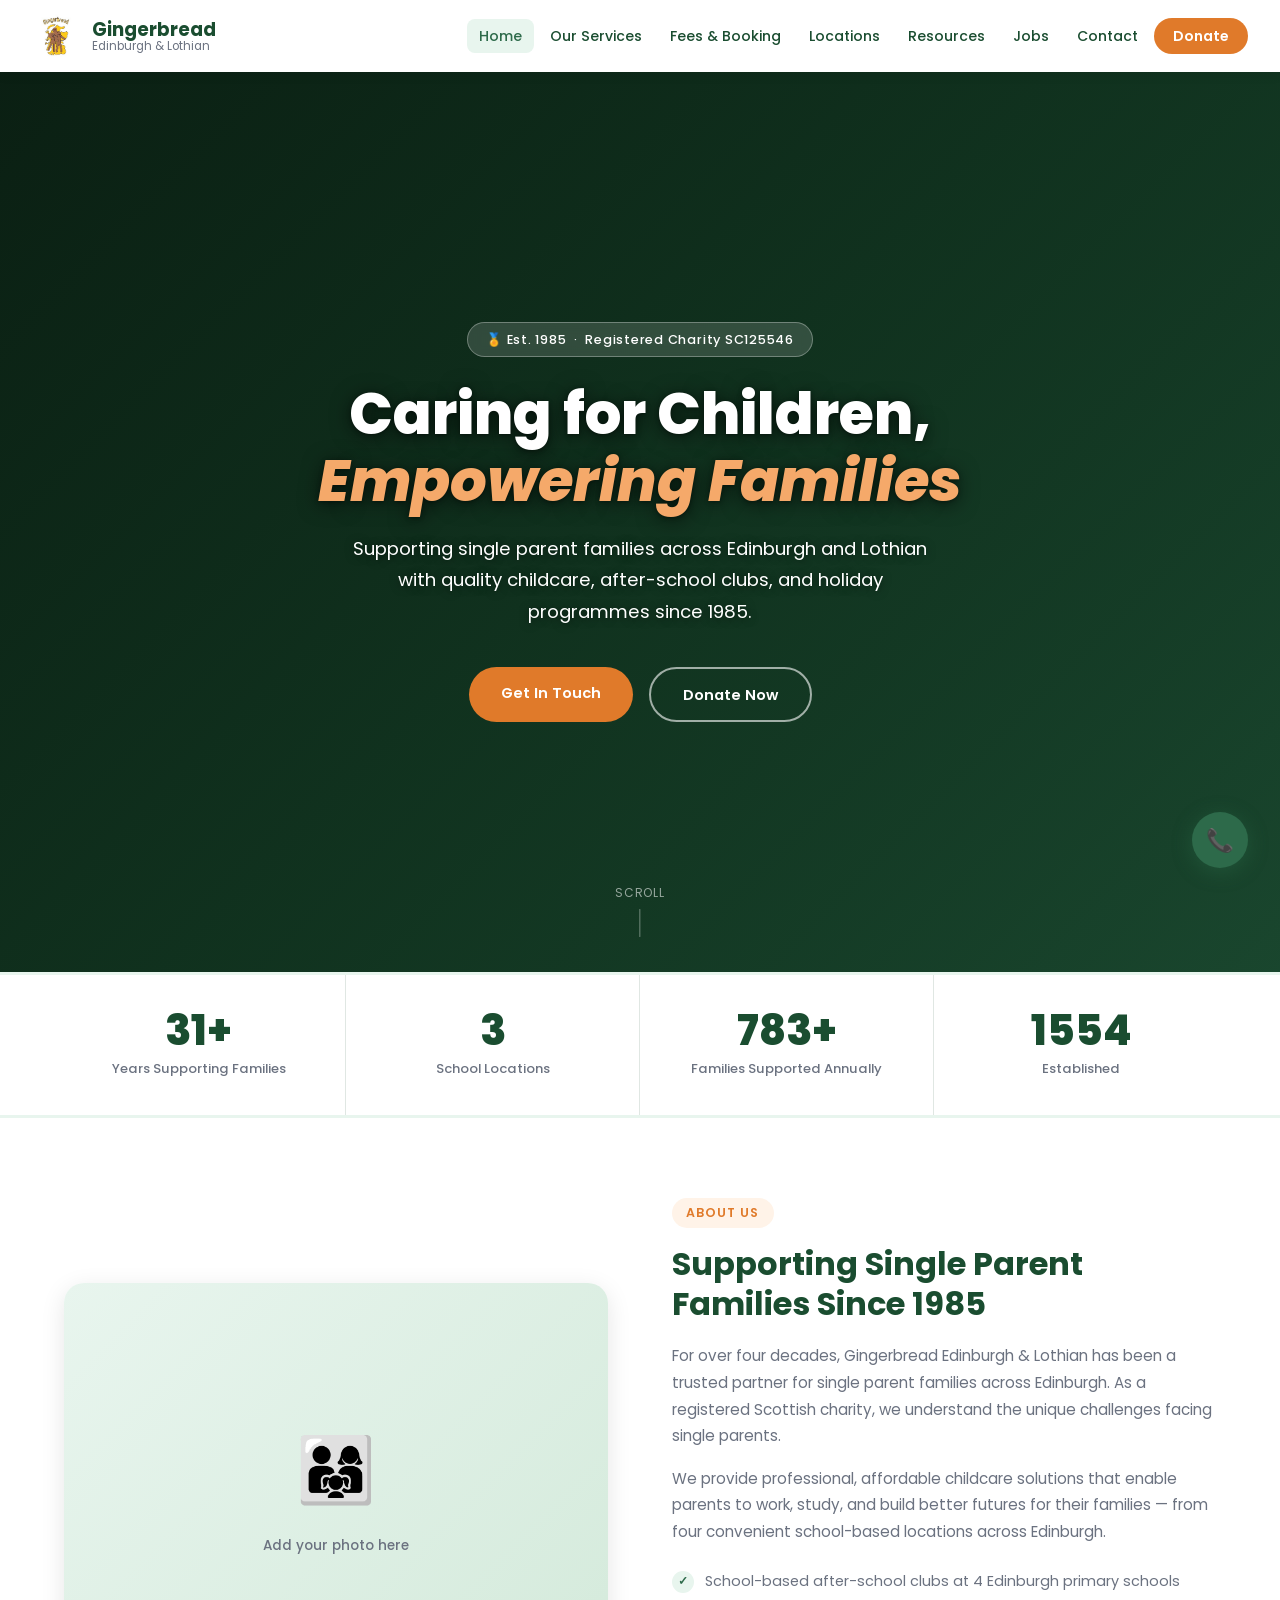
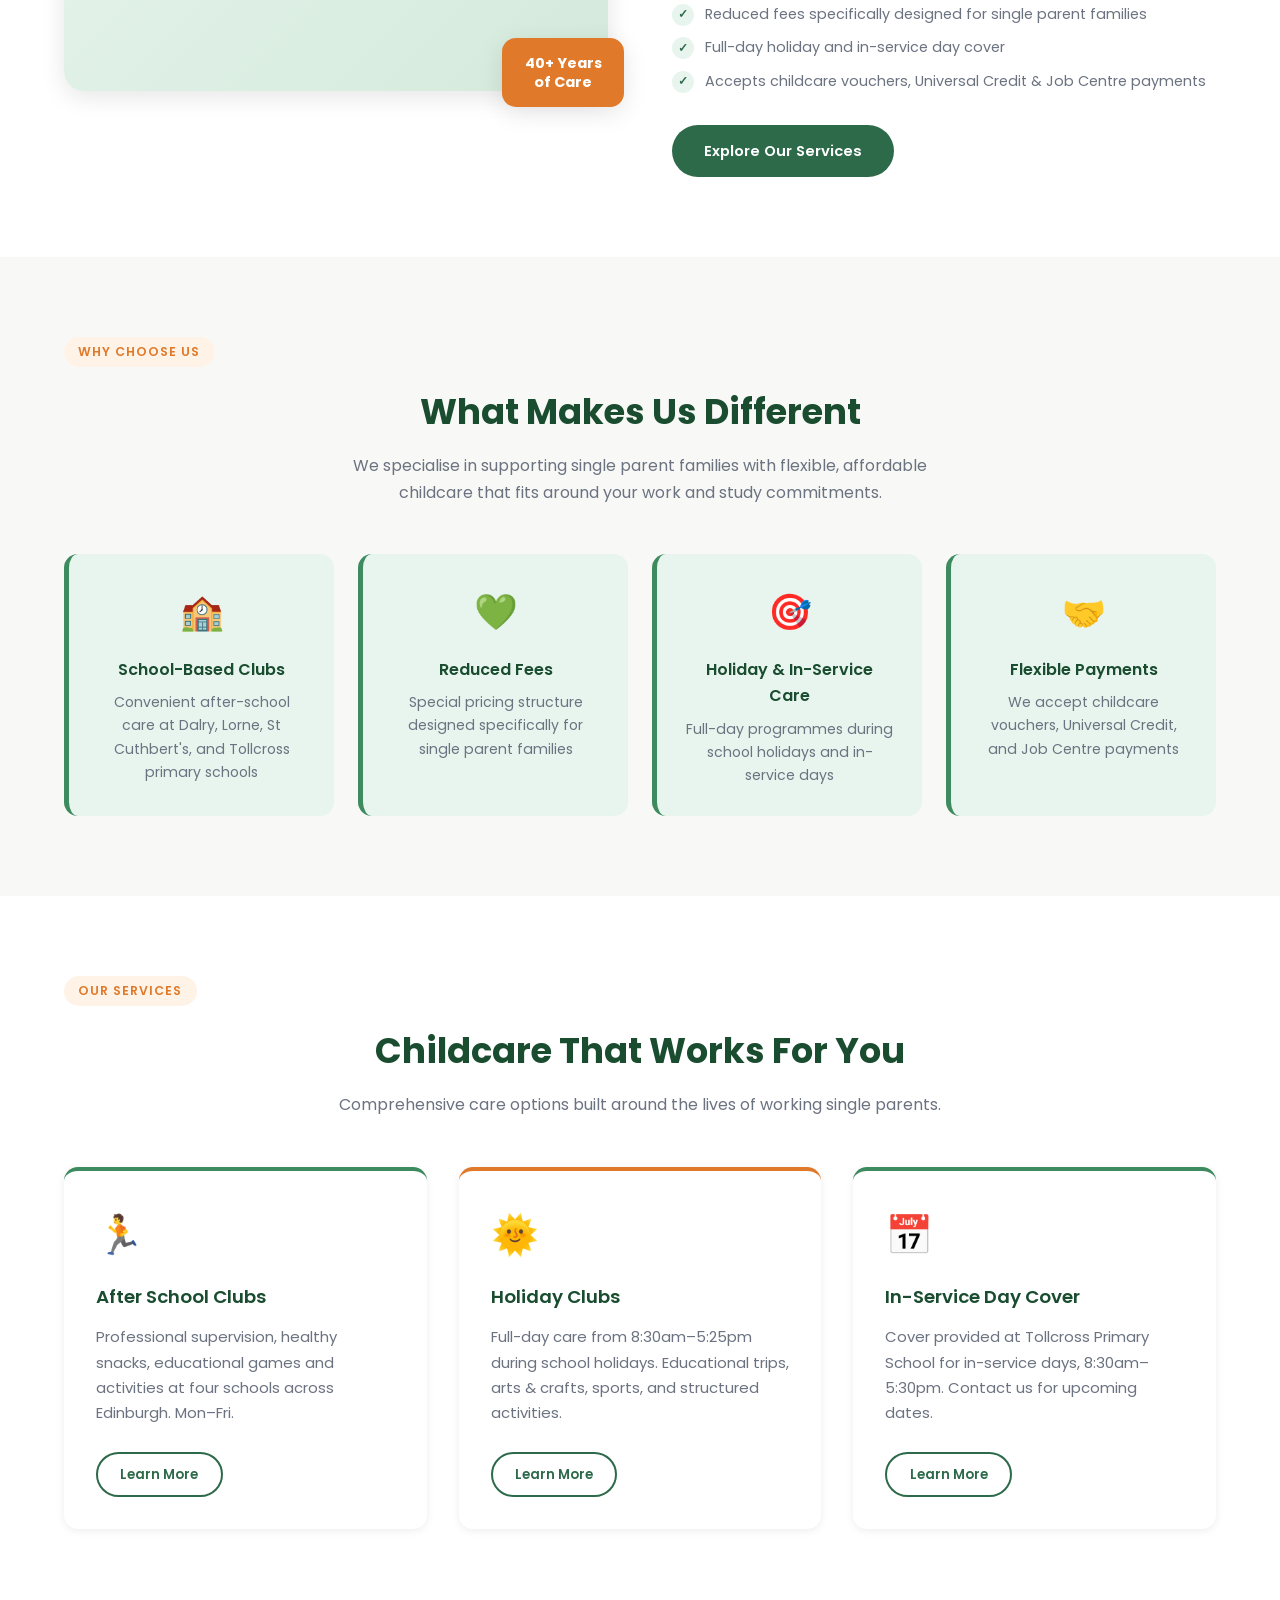
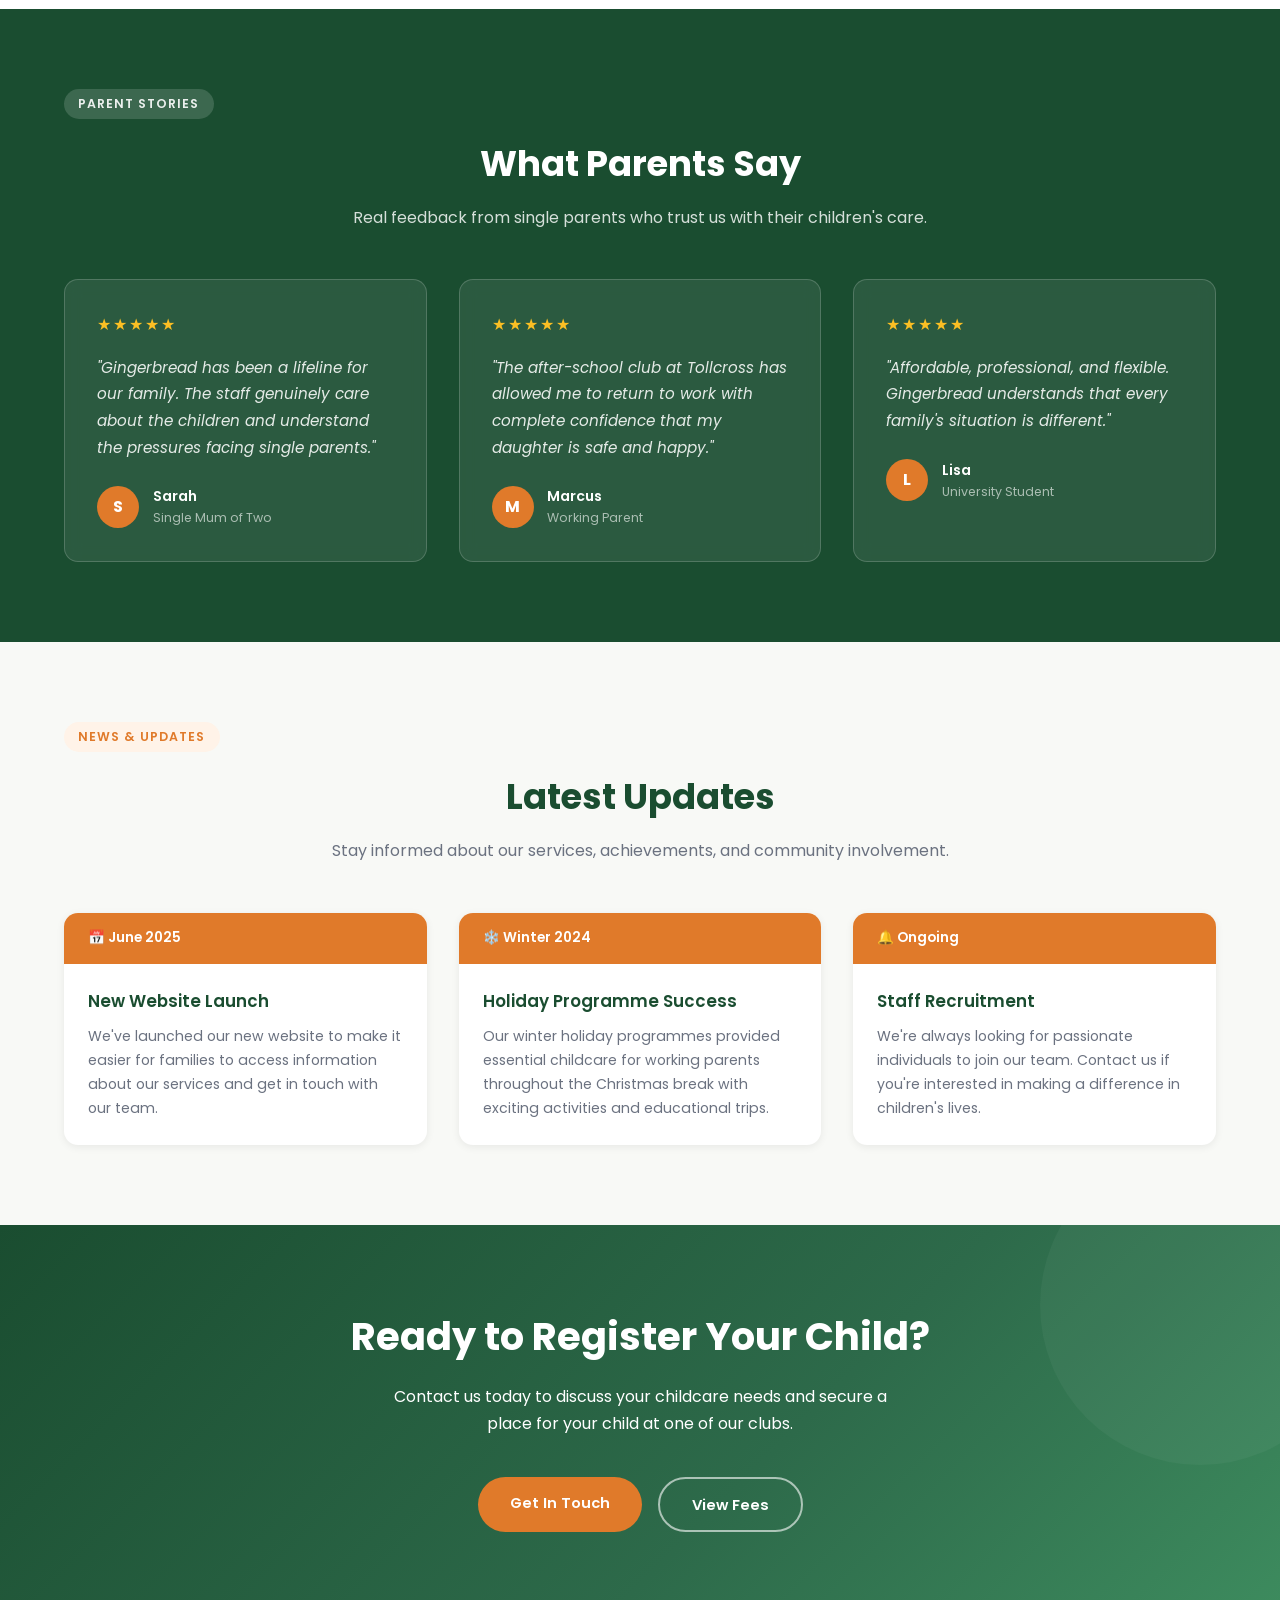
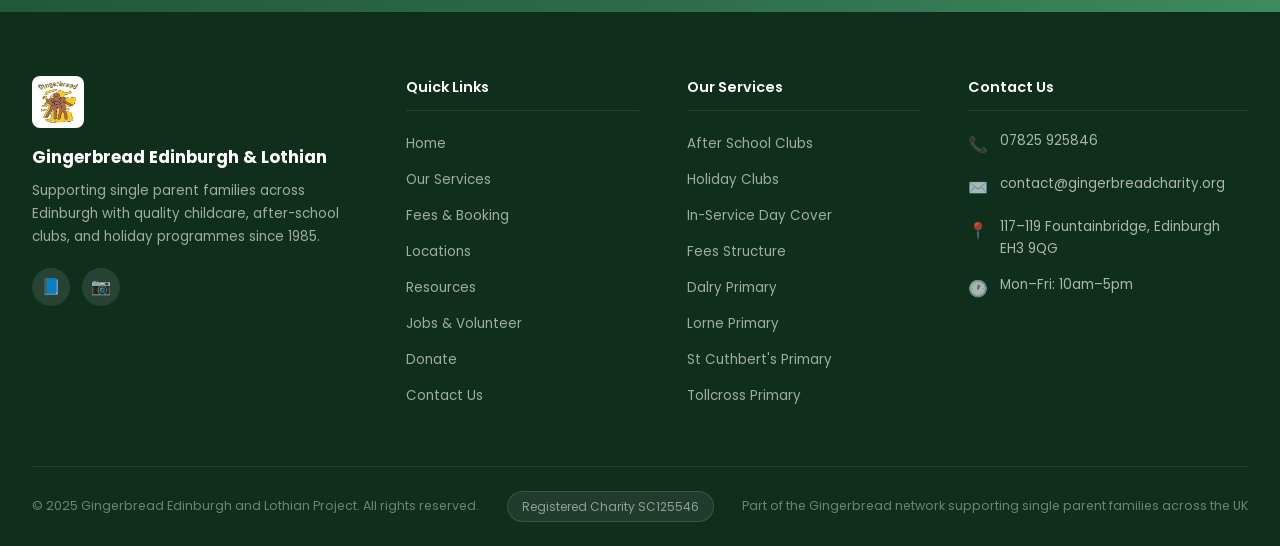
==== commit 614198a5: "Add files via upload" ====
--- a/index.html
+++ b/index.html
@@ -33,9 +33,9 @@
       inset: 0;
       background: linear-gradient(
         135deg,
-        rgba(15,46,28,0.80) 0%,
-        rgba(26,77,48,0.68) 55%,
-        rgba(26,77,48,0.50) 100%
+        rgba(10,30,18,0.92) 0%,
+        rgba(15,46,28,0.88) 50%,
+        rgba(20,60,38,0.78) 100%
       );
       z-index: 1;
     }
@@ -76,7 +76,7 @@
       font-weight: 800;
       line-height: 1.15;
       margin-bottom: 1.2rem;
-      text-shadow: 0 2px 12px rgba(0,0,0,0.3);
+      text-shadow: 0 3px 20px rgba(0,0,0,0.6), 0 1px 4px rgba(0,0,0,0.4);
     }
 
     .hero-content h1 em {
@@ -86,10 +86,11 @@
 
     .hero-content p {
       font-size: clamp(0.95rem, 2vw, 1.15rem);
-      opacity: 0.88;
+      opacity: 1;
       max-width: 580px;
       margin: 0 auto 2.5rem;
       line-height: 1.7;
+      text-shadow: 0 1px 8px rgba(0,0,0,0.5);
     }
 
     .hero-buttons {
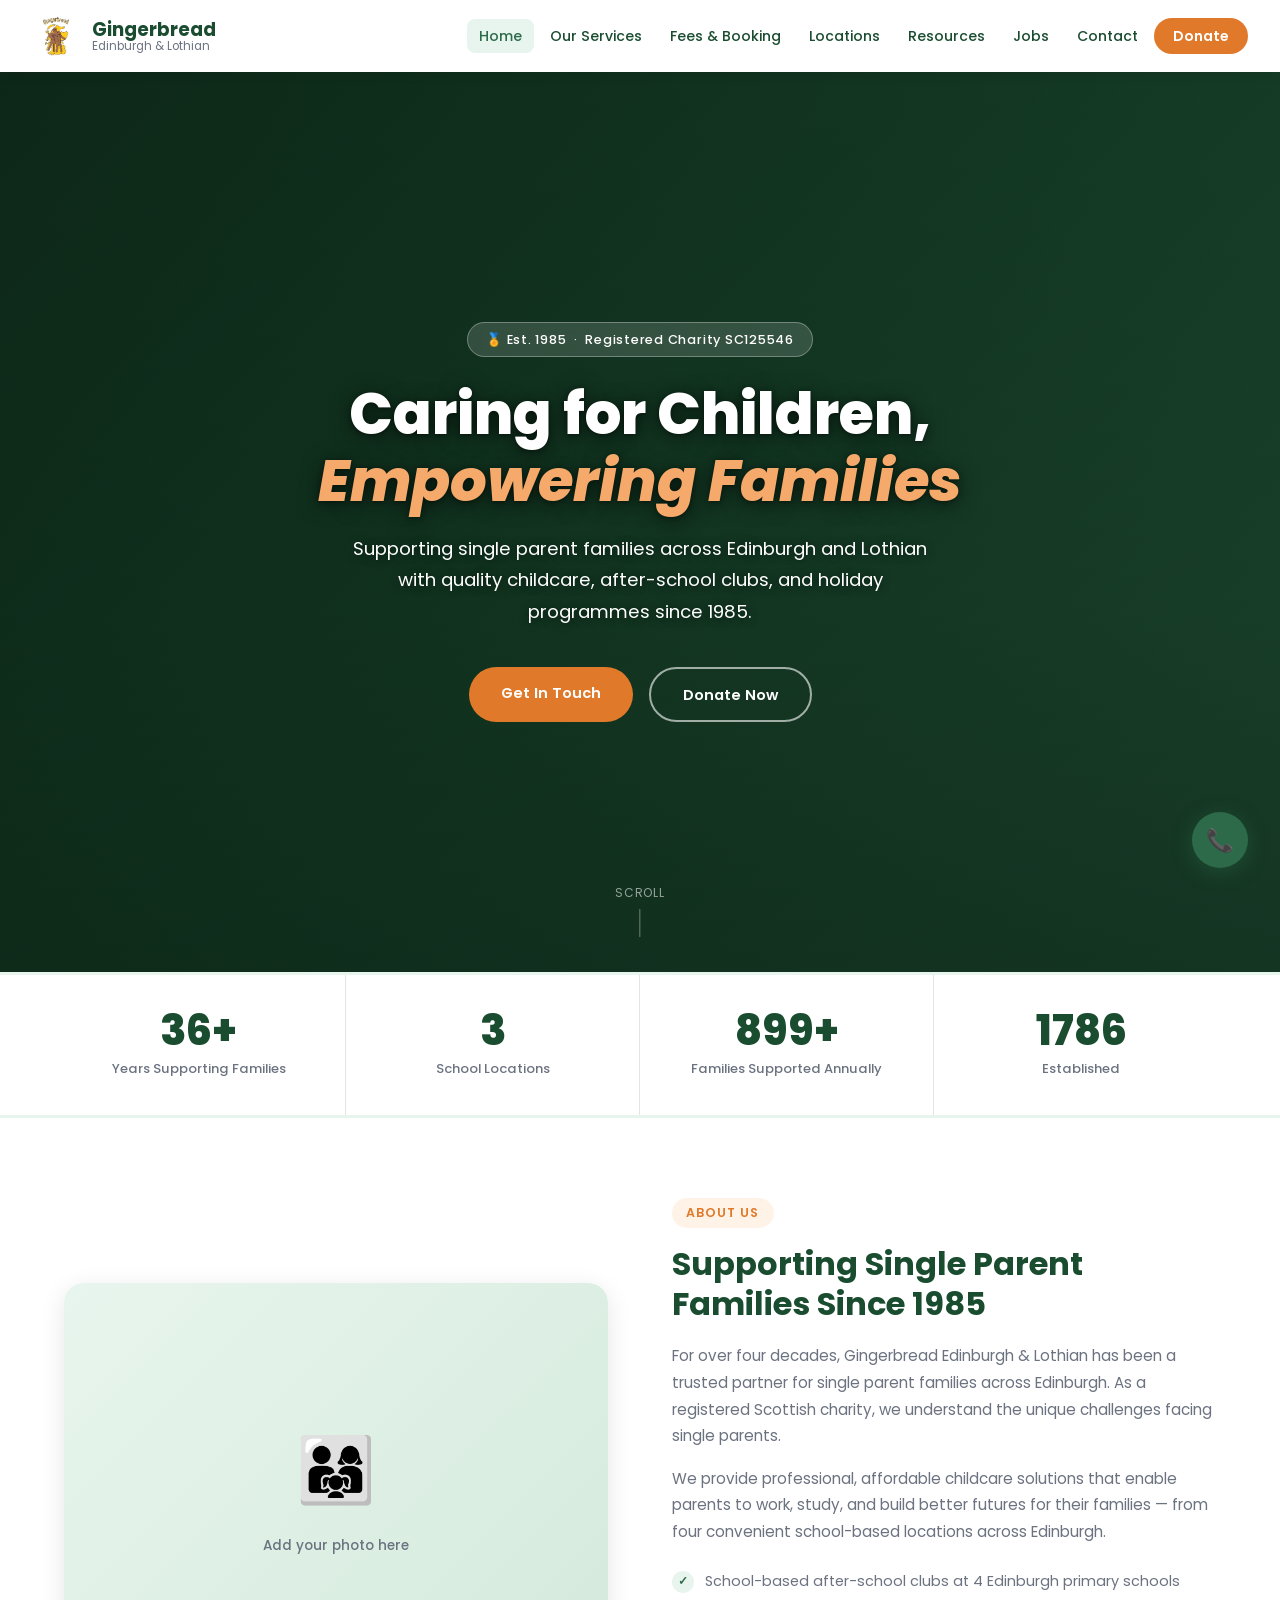
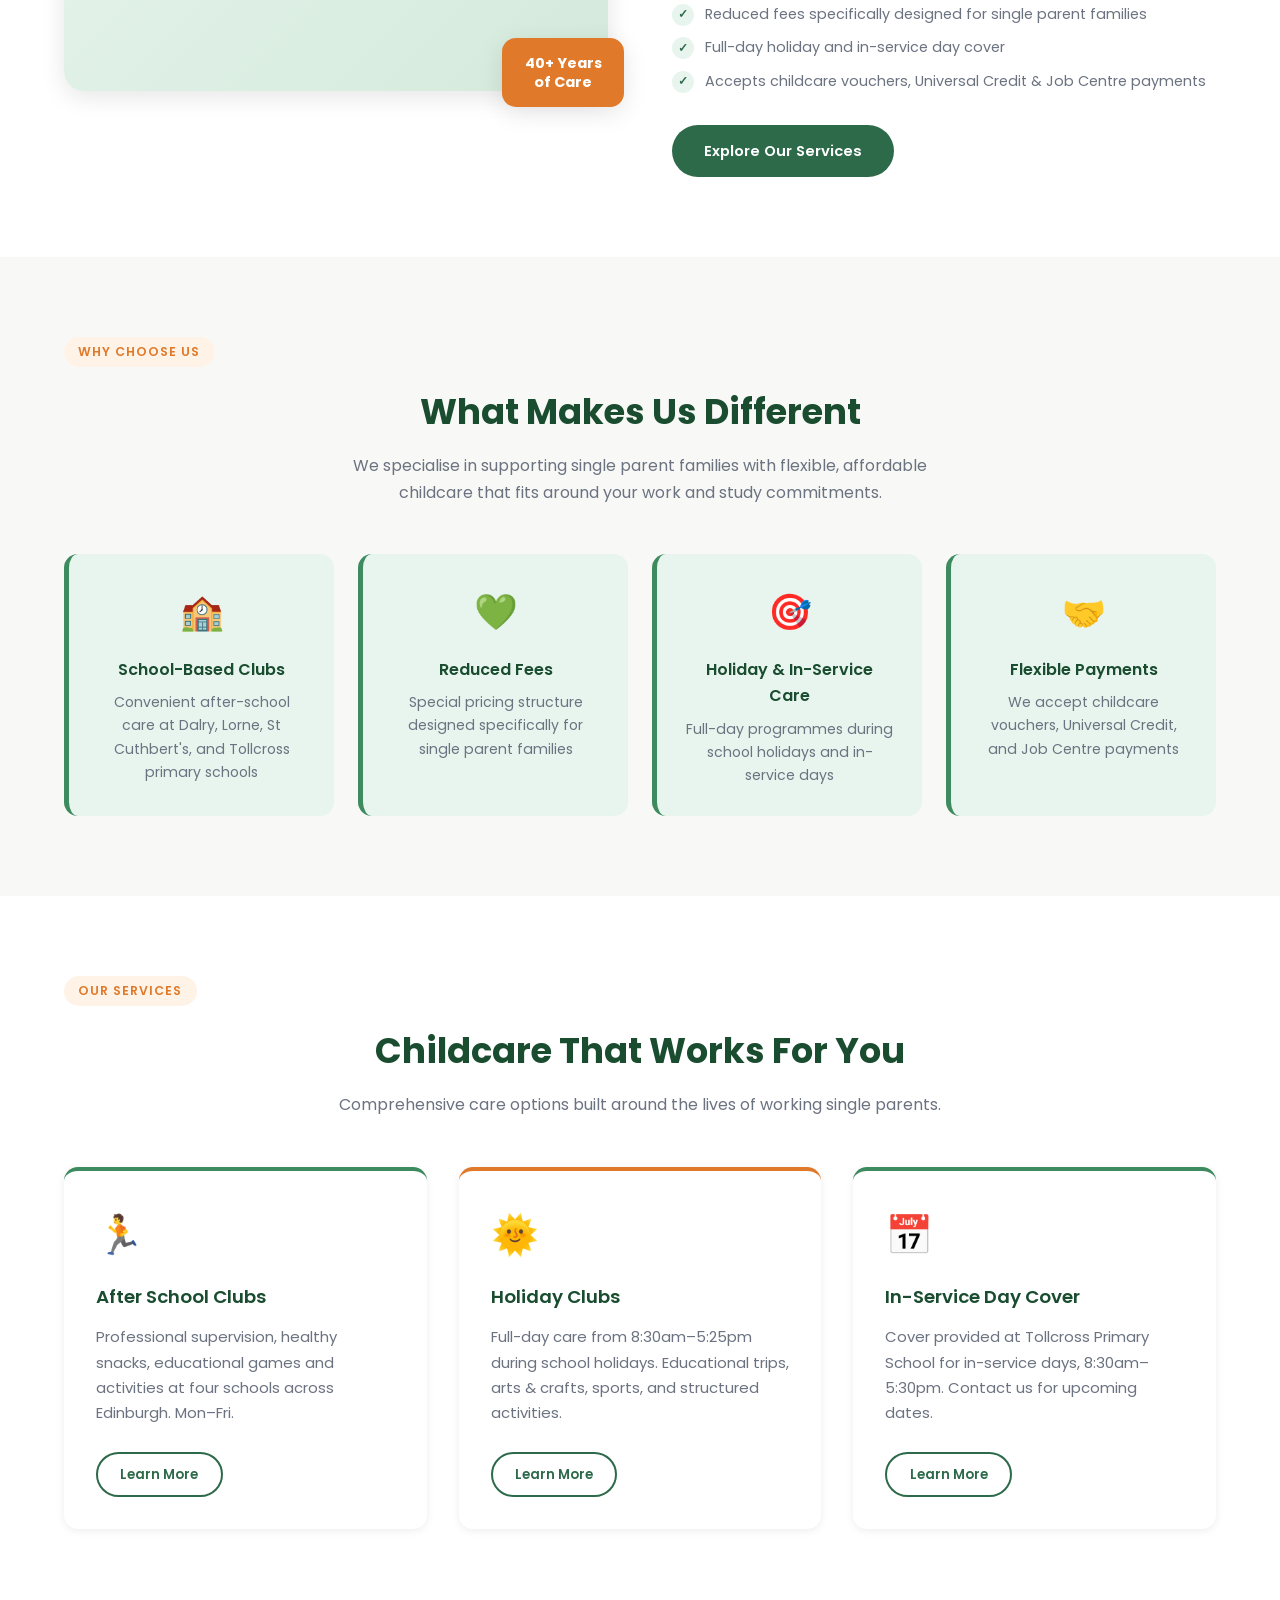
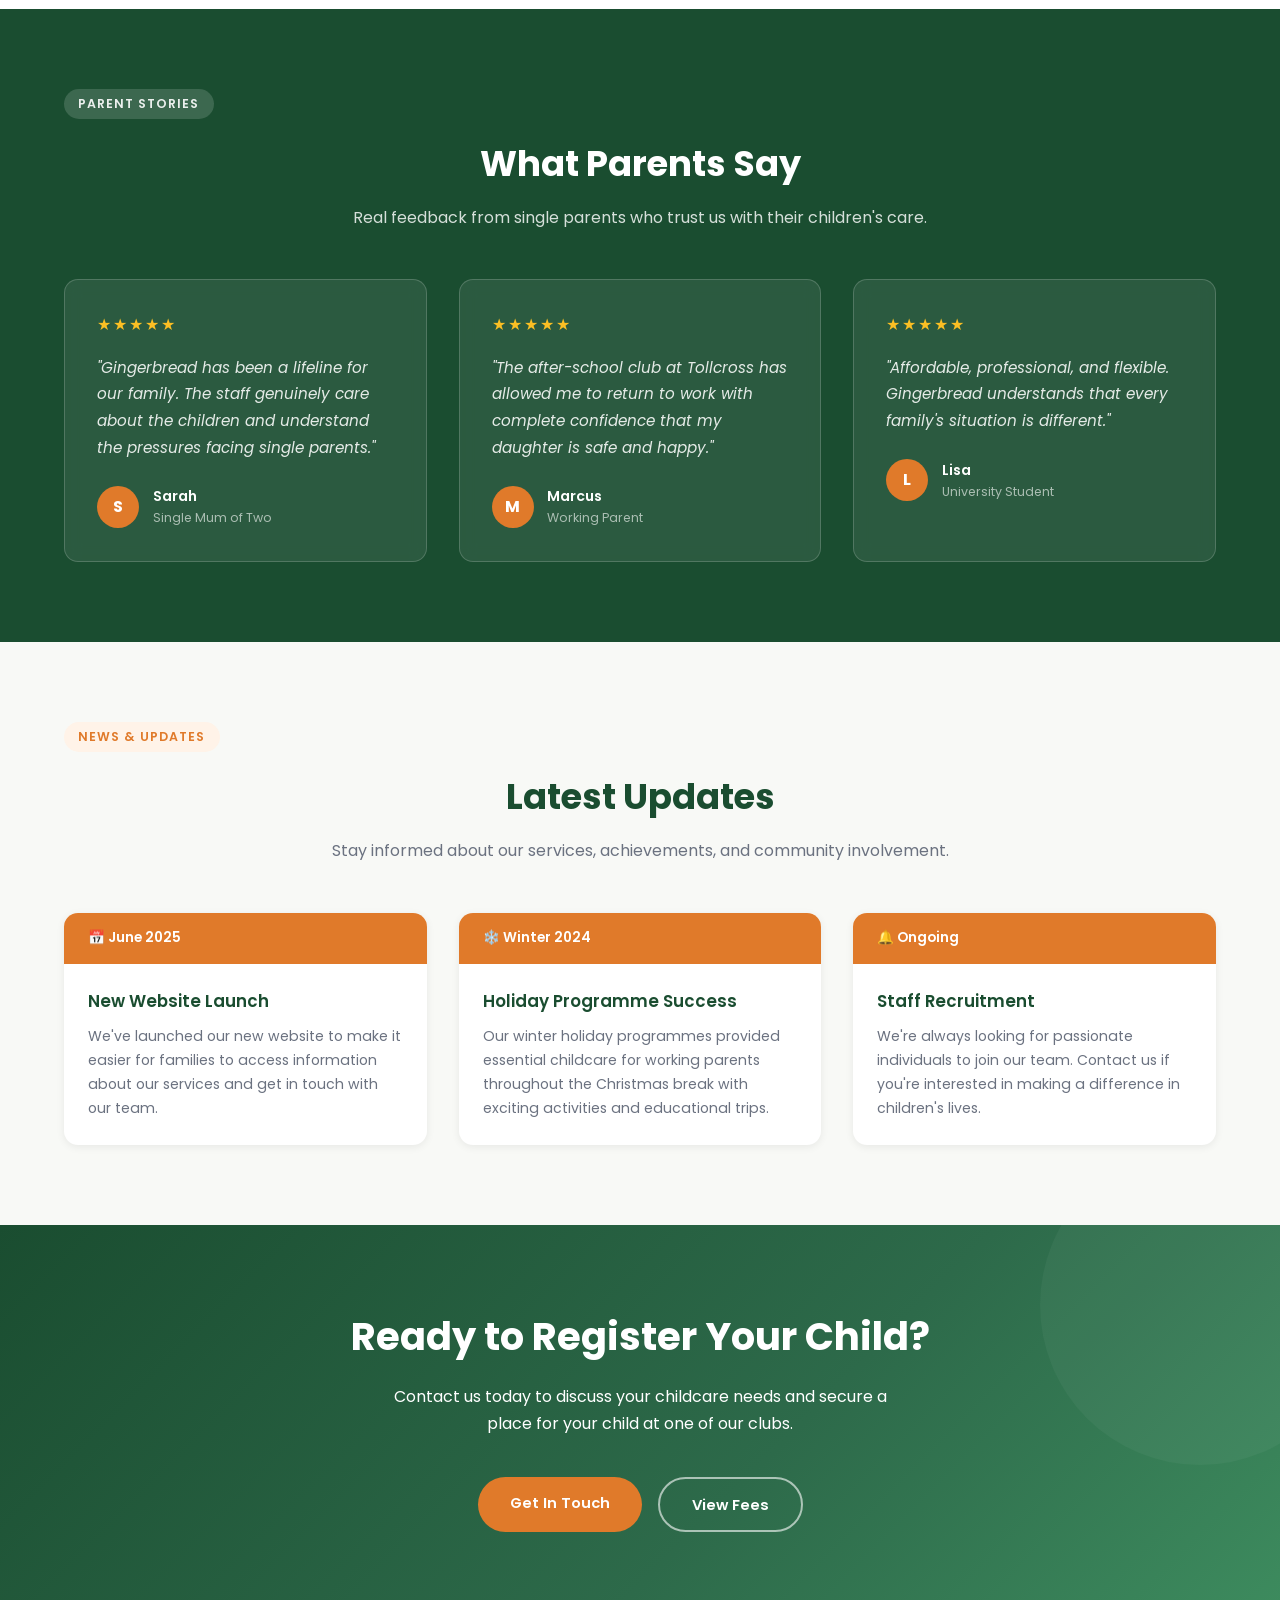
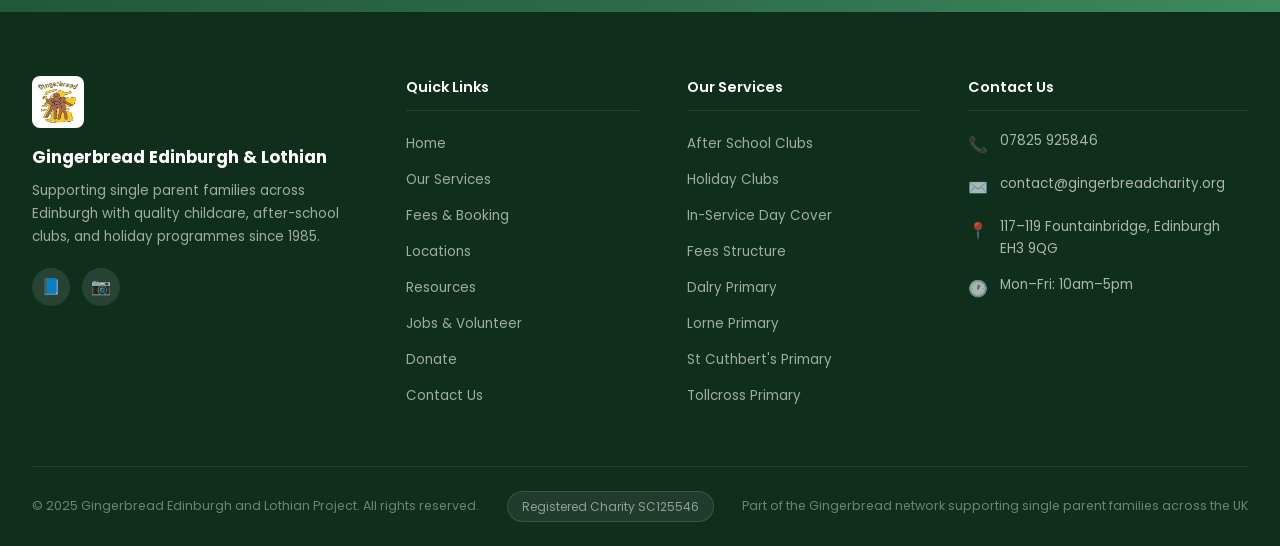
==== commit cef525c0: "Add files via upload" ====
--- a/index.html
+++ b/index.html
@@ -32,10 +32,10 @@
       position: absolute;
       inset: 0;
       background: linear-gradient(
-        135deg,
-        rgba(10,30,18,0.92) 0%,
-        rgba(15,46,28,0.88) 50%,
-        rgba(20,60,38,0.78) 100%
+        to bottom,
+        rgba(10,30,18,0.45) 0%,
+        rgba(10,30,18,0.55) 60%,
+        rgba(10,30,18,0.70) 100%
       );
       z-index: 1;
     }
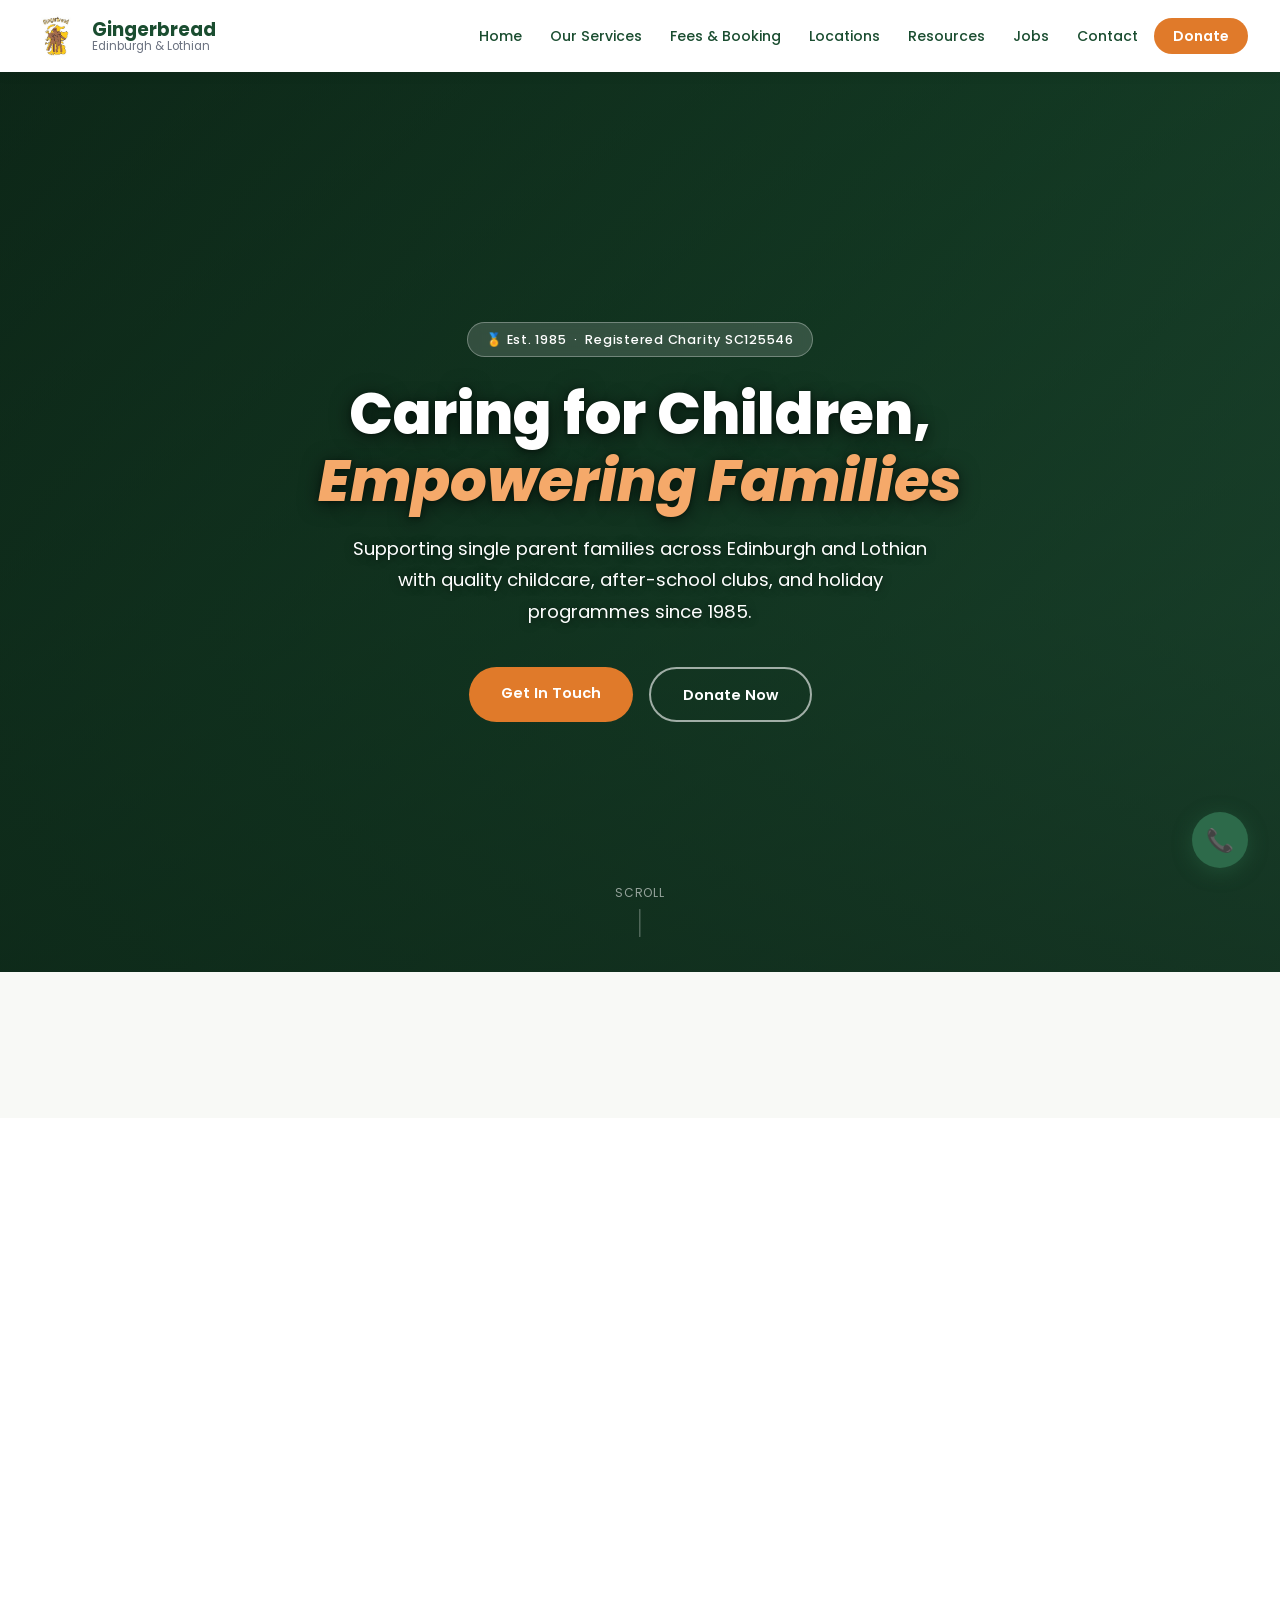
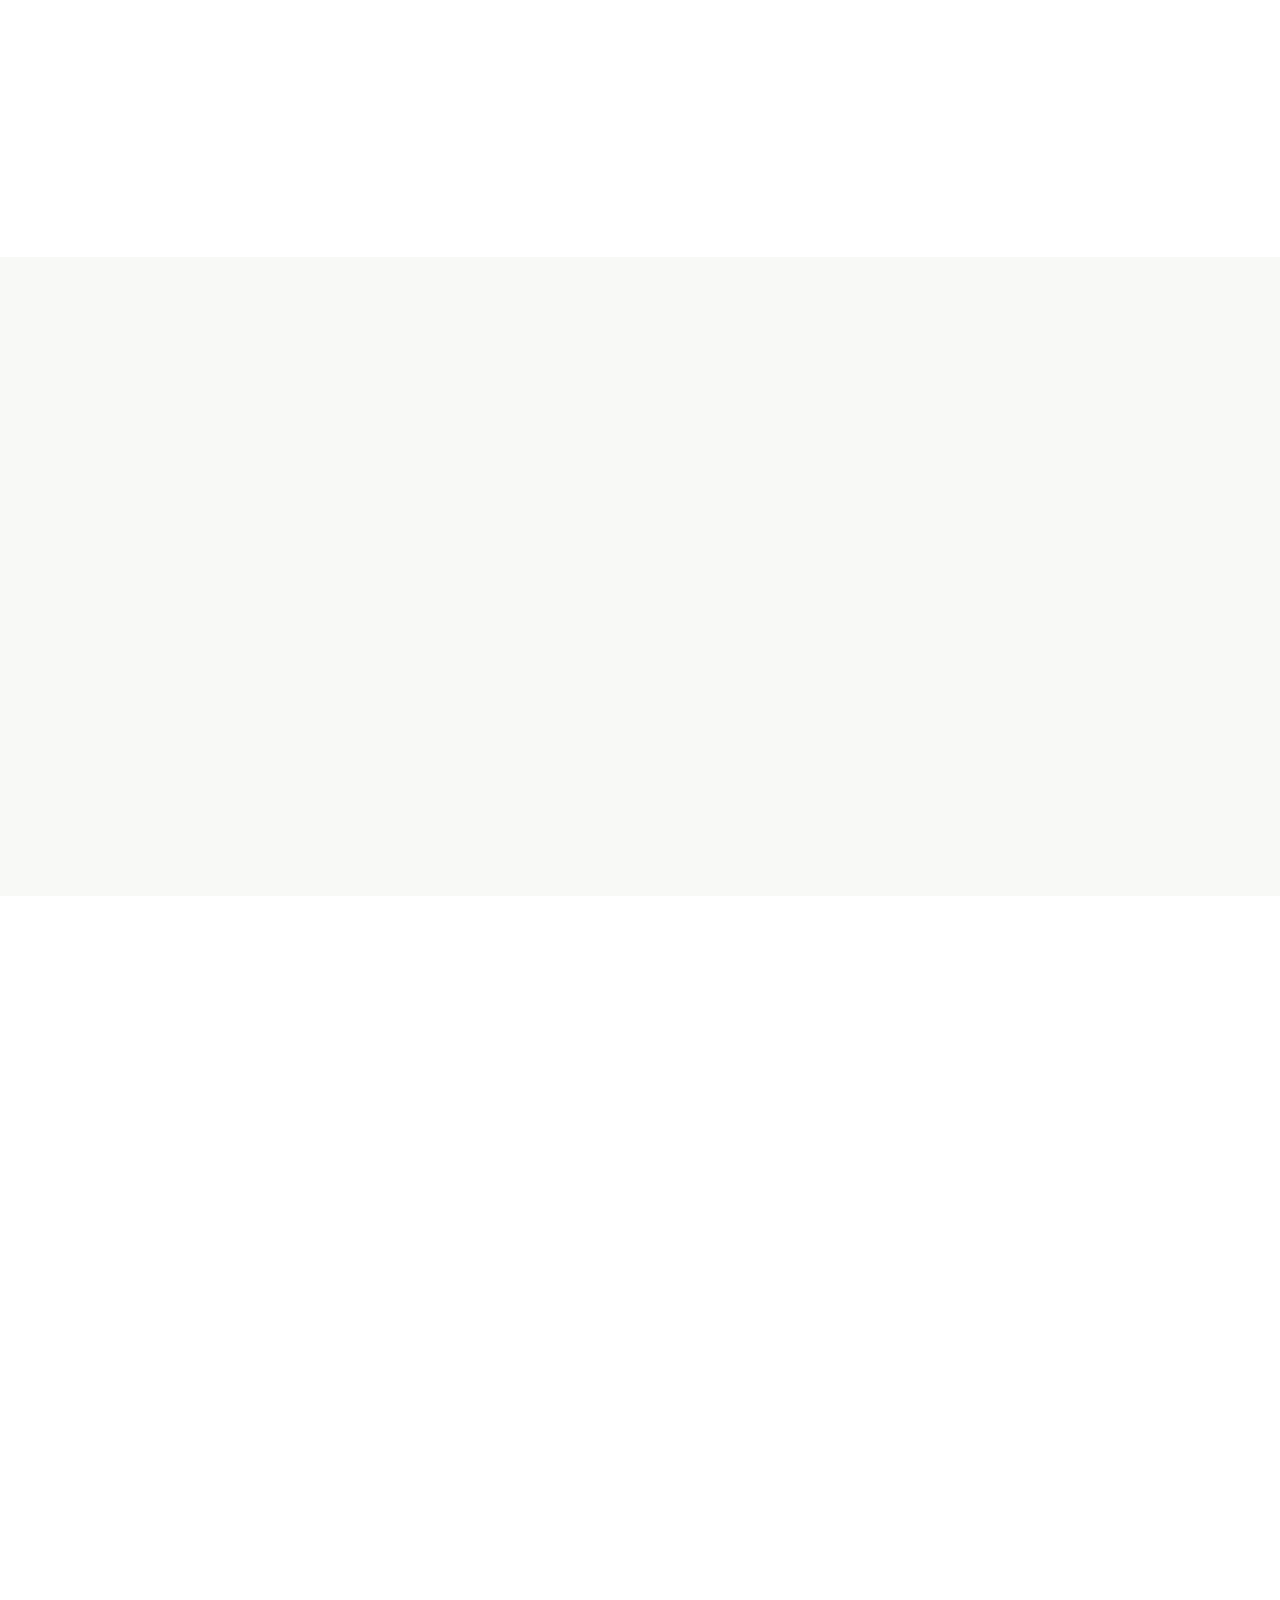
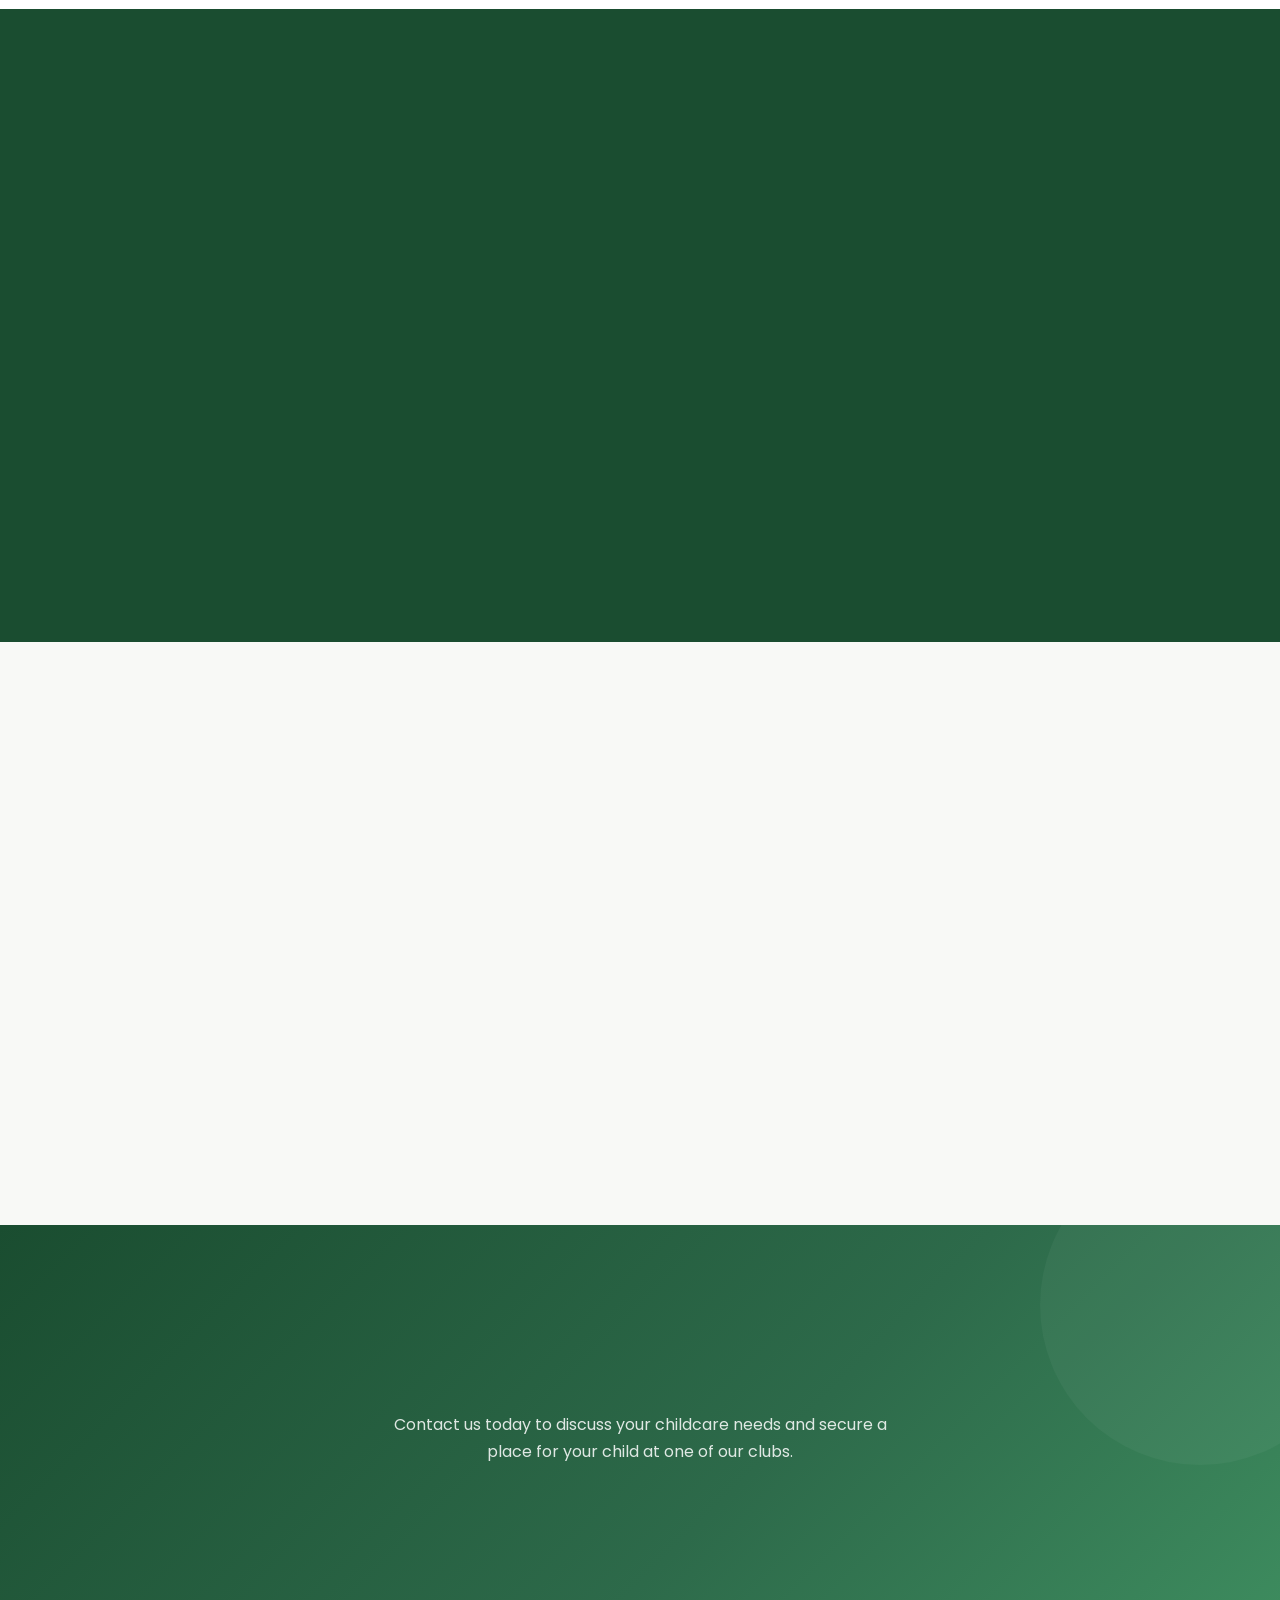
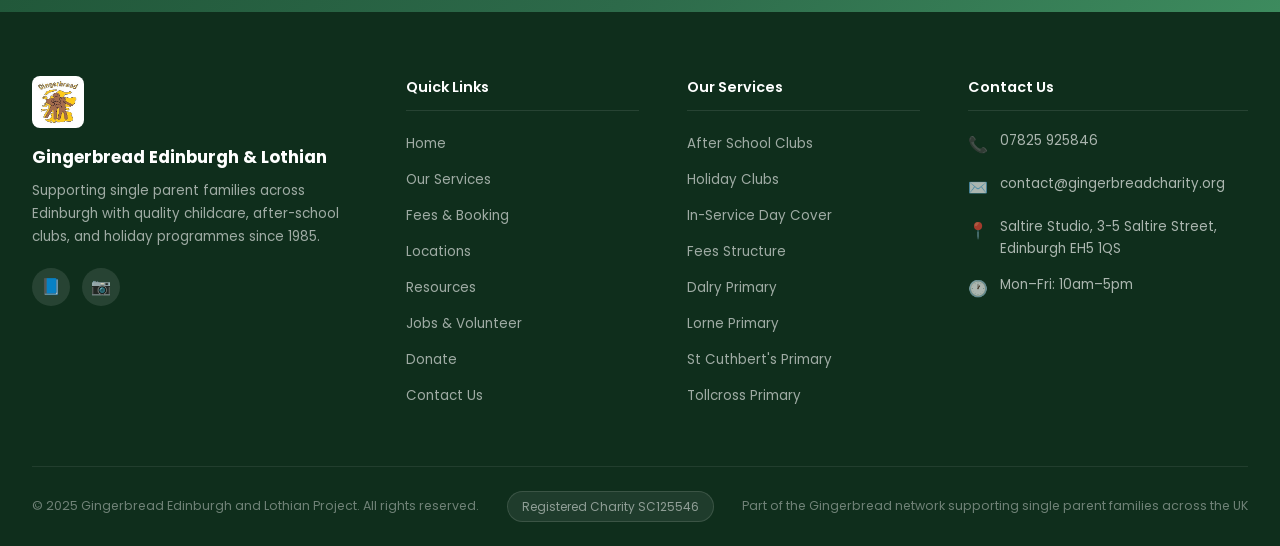
==== commit 3736876a: "Add files via upload" ====
--- a/index.html
+++ b/index.html
@@ -525,7 +525,7 @@
         </div>
         <div class="footer-contact-item">
           <span class="icon">📍</span>
-          <span>117–119 Fountainbridge, Edinburgh EH3 9QG</span>
+          <span>Saltire Studio, 3-5 Saltire Street, Edinburgh EH5 1QS</span>
         </div>
         <div class="footer-contact-item">
           <span class="icon">🕐</span>
@@ -543,9 +543,4 @@
   <!-- Floating Phone Button -->
   <a href="tel:07825925846" class="float-phone" aria-label="Call us">
     📞
-    <span class="tooltip">07825 925846</span>
-  </a>
-
-  <script src="main.js"></script>
-</body>
-</html>
+    <span class="tooltip">07825
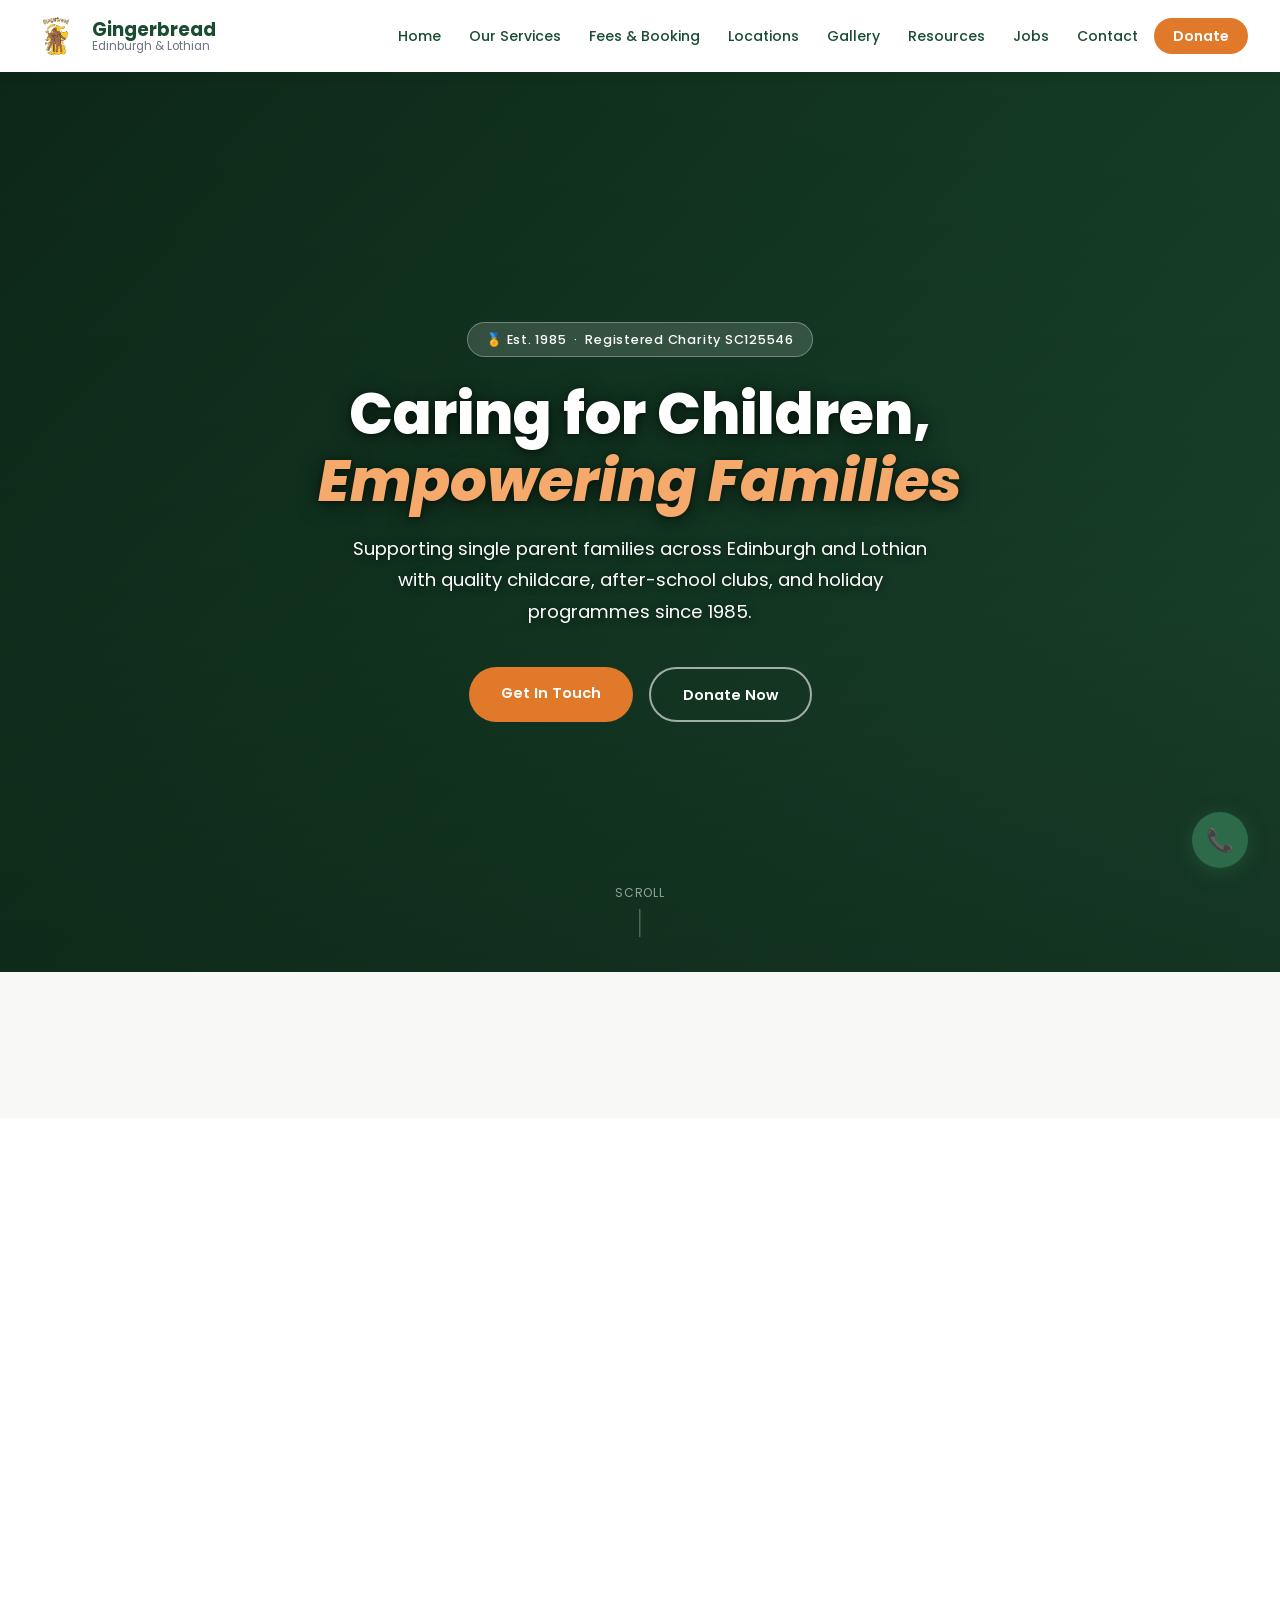
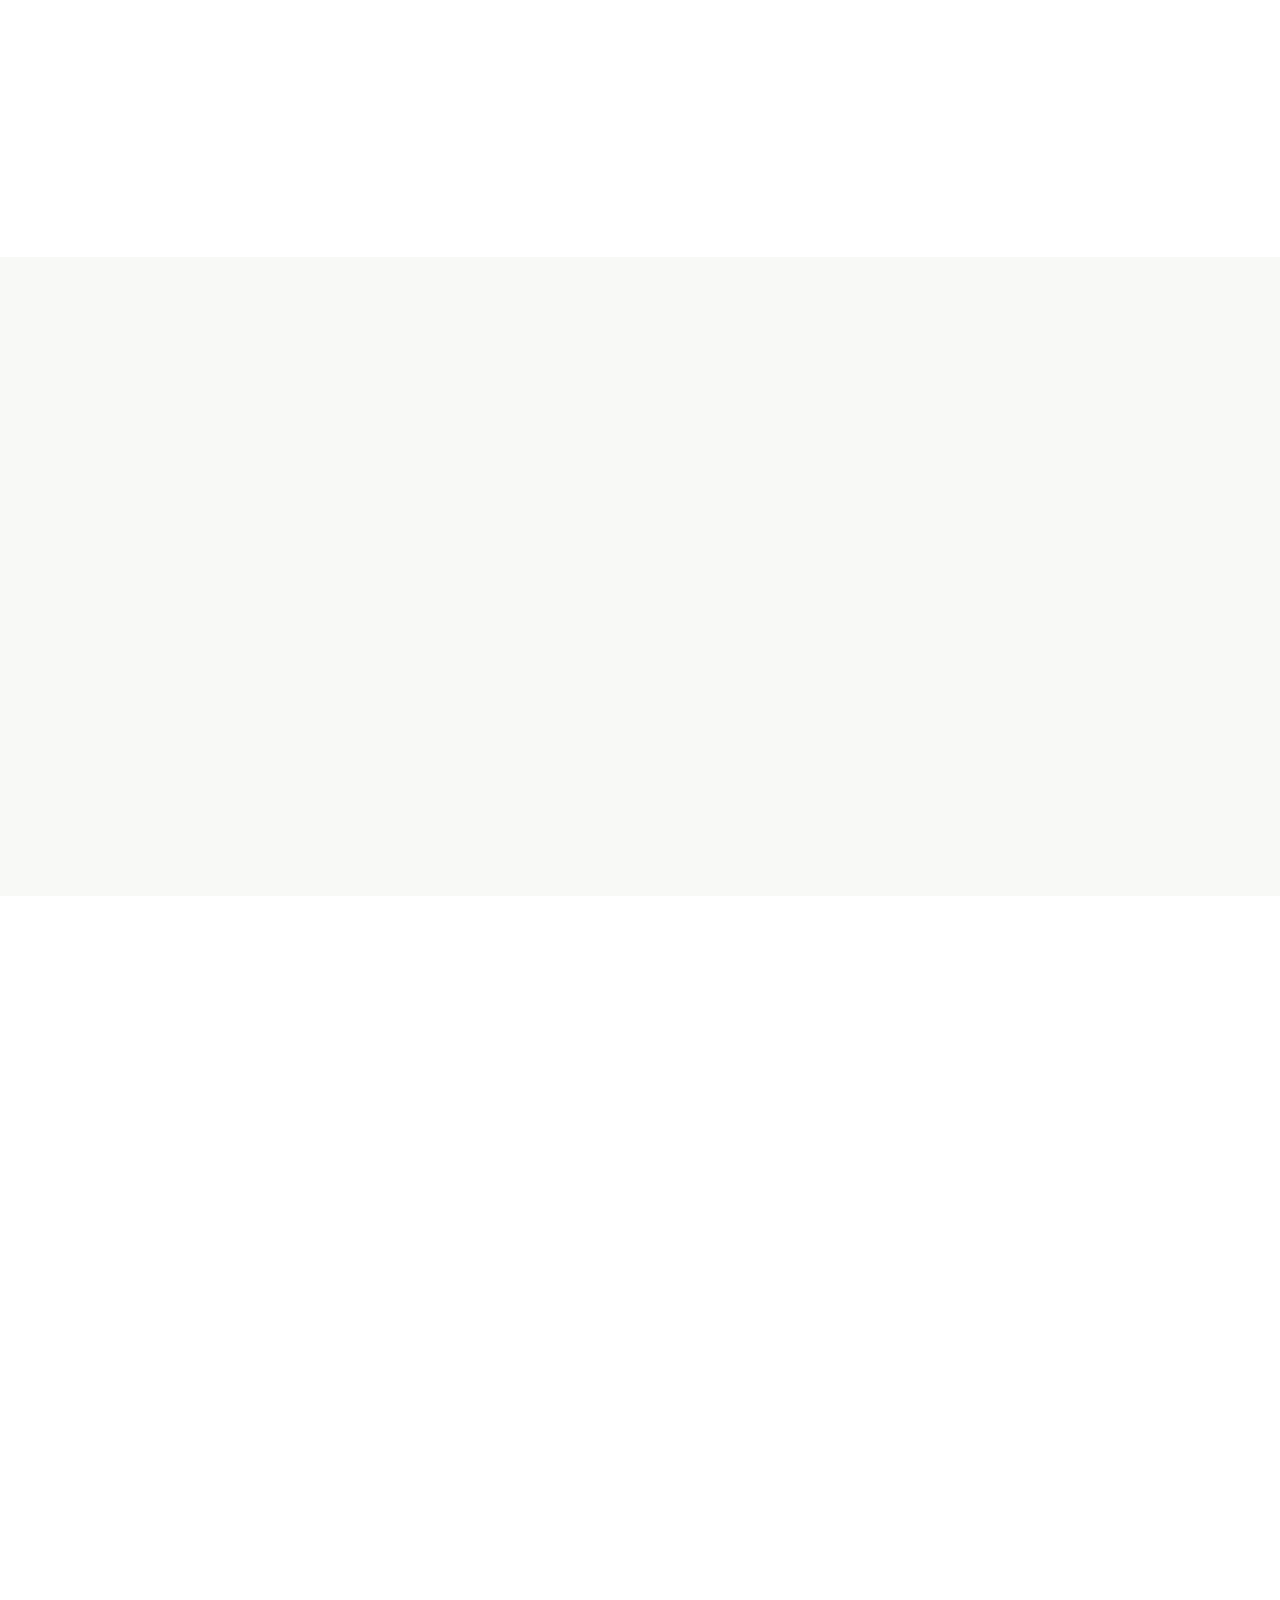
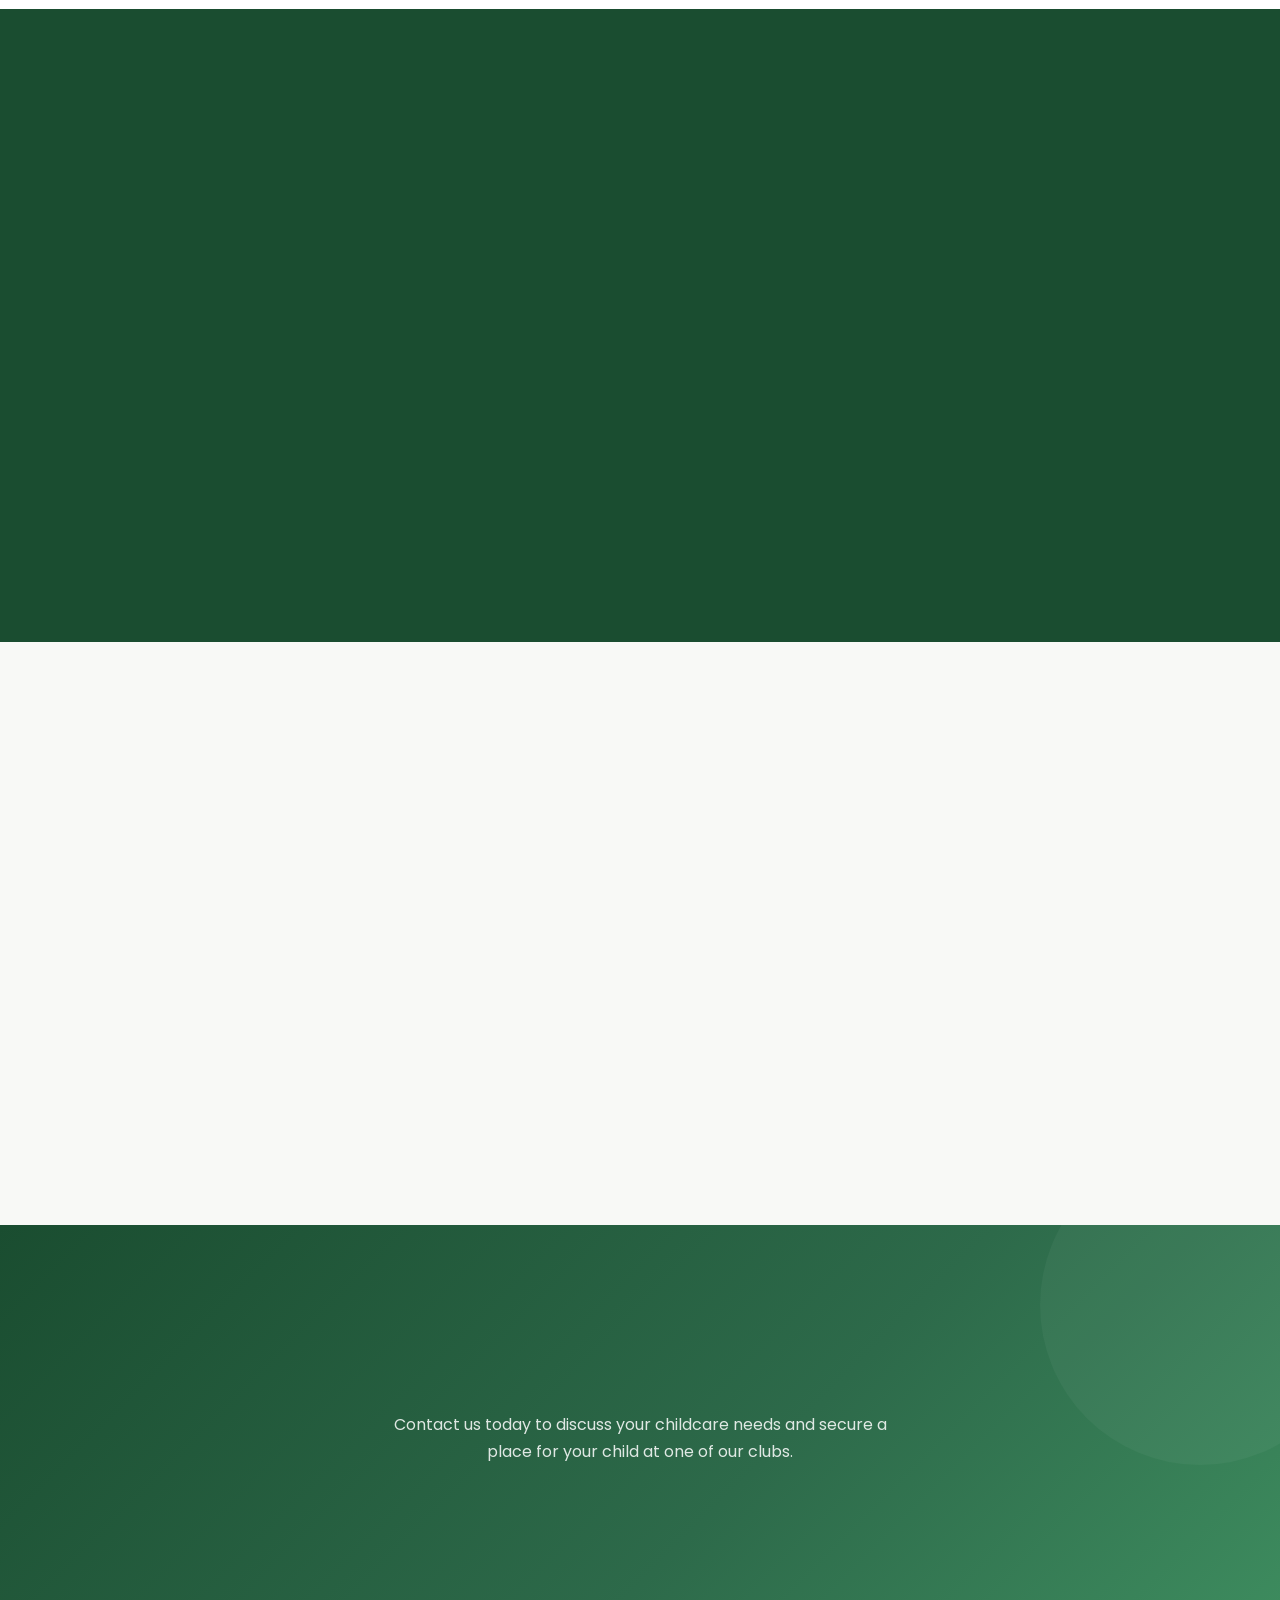
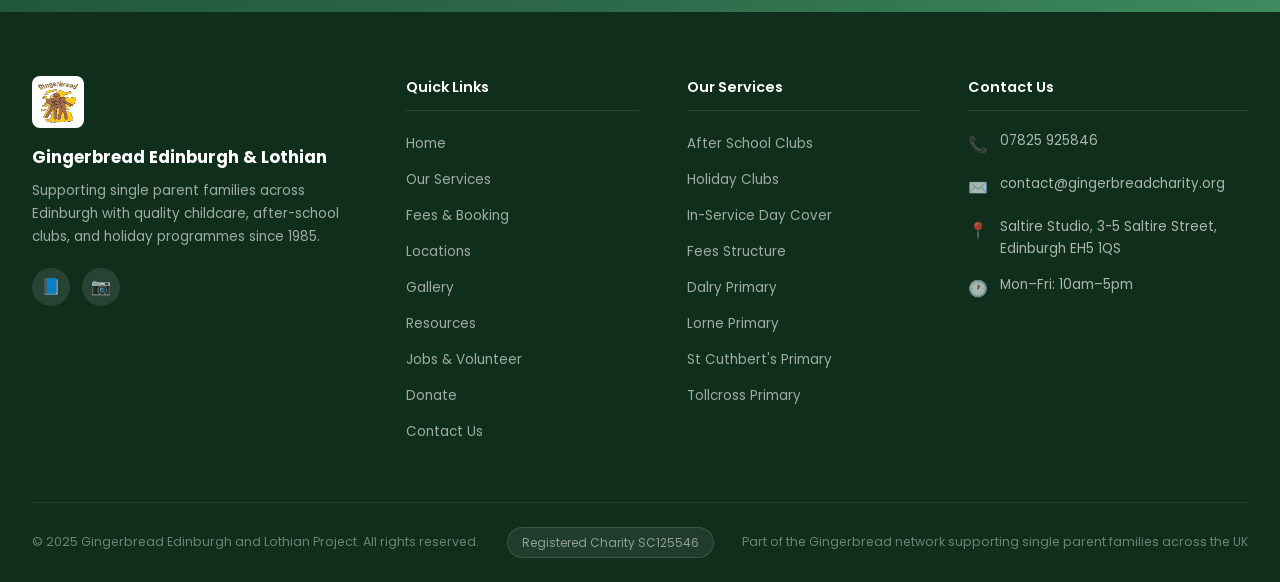
==== commit 76de2589: "Add files via upload" ====
--- a/index.html
+++ b/index.html
@@ -246,6 +246,7 @@
         <li><a href="services.html">Our Services</a></li>
         <li><a href="fees.html">Fees & Booking</a></li>
         <li><a href="locations.html">Locations</a></li>
+        <li><a href="gallery.html">Gallery</a></li>
         <li><a href="resources.html">Resources</a></li>
         <li><a href="jobs.html">Jobs</a></li>
         <li><a href="contact.html">Contact</a></li>
@@ -494,7 +495,8 @@
           <li><a href="services.html">Our Services</a></li>
           <li><a href="fees.html">Fees & Booking</a></li>
           <li><a href="locations.html">Locations</a></li>
-          <li><a href="resources.html">Resources</a></li>
+          <li><a href="gallery.html">Gallery</a></li>
+        <li><a href="resources.html">Resources</a></li>
           <li><a href="jobs.html">Jobs & Volunteer</a></li>
           <li><a href="donate.html">Donate</a></li>
           <li><a href="contact.html">Contact Us</a></li>
